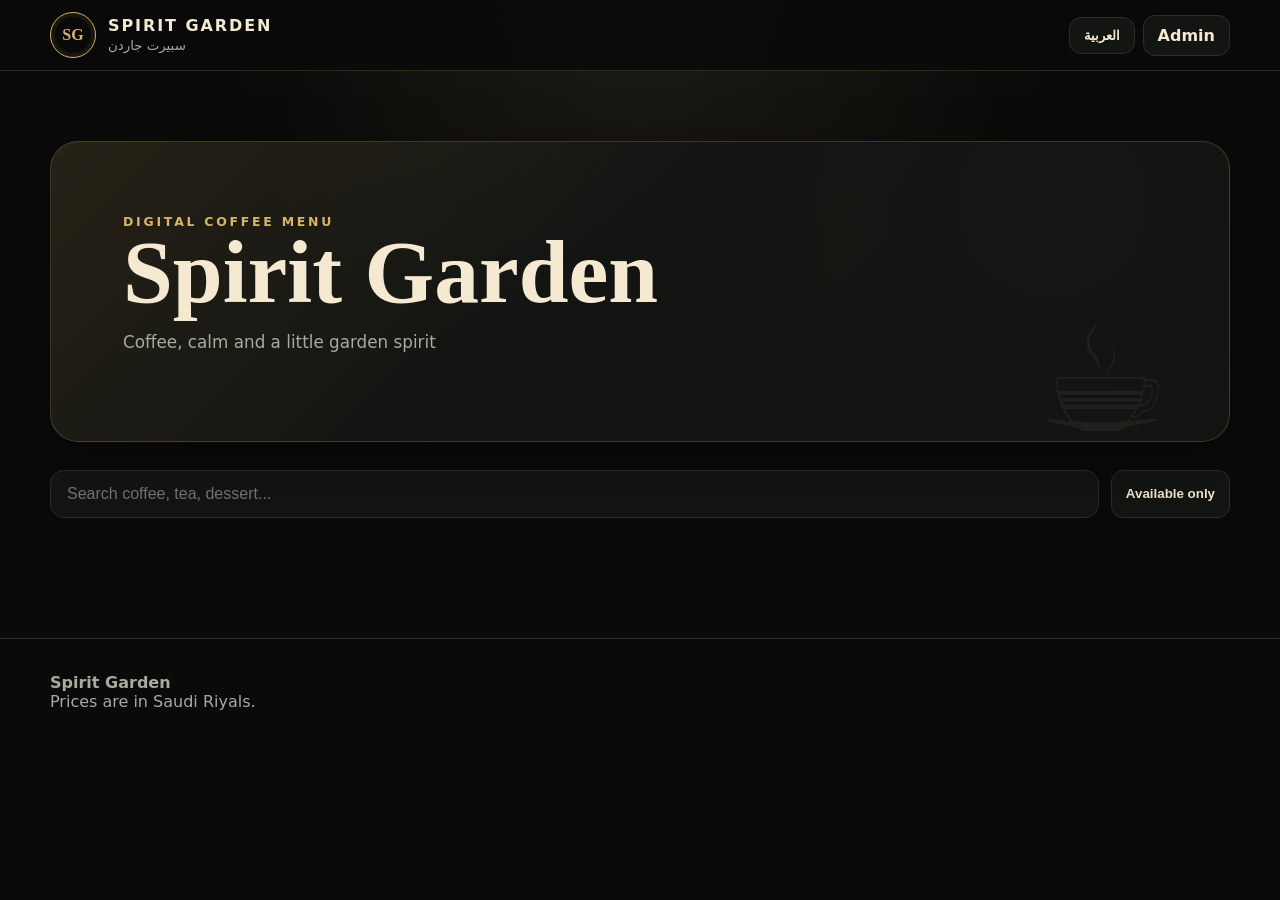
==== index.html @ bc671208 "Add public bilingual web menu" ====
<!doctype html><html lang="en" dir="ltr"><head><meta charset="utf-8"><meta name="viewport" content="width=device-width,initial-scale=1"><meta name="theme-color" content="#090a09"><meta name="description" content="Spirit Garden coffee shop digital menu"><title>Spirit Garden Menu</title><link rel="stylesheet" href="styles.css"></head><body><header class="topbar"><div class="container topbar-inner"><a class="brand" href="#top"><div class="logo-mark">SG</div><div class="brand-copy"><strong id="brandName">Spirit Garden</strong><small id="brandAr">سبيرت جاردن</small></div></a><div class="actions"><button class="icon-btn" id="languageBtn" type="button">العربية</button><a class="btn admin-link" href="admin.html">Admin</a></div></div></header><main id="top"><section class="hero"><div class="container"><div class="hero-card"><div class="eyebrow" id="eyebrow">Digital Coffee Menu</div><h1 id="heroTitle">Spirit Garden</h1><p id="heroText">Coffee, calm and a little garden spirit</p></div><div class="toolbar"><input class="search" id="searchInput" type="search" placeholder="Search coffee, tea, dessert..."><button class="btn" id="availabilityBtn" type="button">Available only</button></div><nav class="chips" id="sectionChips" aria-label="Menu sections"></nav></div></section><div class="container" id="menuRoot"></div></main><footer class="footer"><div class="container footer-inner"><div><strong>Spirit Garden</strong><div id="footerText">Prices are in Saudi Riyals.</div></div><div id="updatedText"></div></div></footer><script src="data.js"></script><script src="app.js"></script></body></html>
---- styles.css ----
:root{--bg:#090a09;--panel:#131513;--panel2:#1b1d1b;--gold:#d8b36a;--cream:#f5ead1;--muted:#a9aa9f;--line:#2b2e2b;--danger:#d76b6b;--ok:#74b487;--shadow:0 20px 60px rgba(0,0,0,.35)}*{box-sizing:border-box}html{scroll-behavior:smooth}body{margin:0;background:radial-gradient(circle at top,#1c1a13 0,#090a09 38%);color:var(--cream);font-family:Inter,system-ui,-apple-system,"Segoe UI",Arial,sans-serif;min-height:100vh}body[dir=rtl]{font-family:"Segoe UI",Tahoma,Arial,sans-serif}.container{width:min(1180px,calc(100% - 28px));margin:auto}.topbar{position:sticky;top:0;z-index:50;backdrop-filter:blur(16px);background:rgba(9,10,9,.82);border-bottom:1px solid rgba(216,179,106,.18)}.topbar-inner{display:flex;align-items:center;justify-content:space-between;gap:14px;min-height:70px}.brand{display:flex;align-items:center;gap:12px;text-decoration:none;color:inherit}.logo-mark{width:46px;height:46px;border:1px solid var(--gold);border-radius:50%;display:grid;place-items:center;font-family:Georgia,serif;font-weight:800;color:var(--gold);box-shadow:inset 0 0 0 4px rgba(216,179,106,.08)}.brand-copy strong{display:block;letter-spacing:.12em;text-transform:uppercase}.brand-copy small{color:var(--muted)}.actions{display:flex;gap:8px;align-items:center}.btn,.icon-btn{border:1px solid var(--line);background:var(--panel);color:var(--cream);border-radius:12px;padding:10px 14px;cursor:pointer;text-decoration:none;font-weight:700}.btn:hover,.icon-btn:hover{border-color:var(--gold)}.btn-primary{background:var(--gold);color:#17130b;border-color:var(--gold)}.btn-danger{background:rgba(215,107,107,.12);color:#ffc0c0;border-color:rgba(215,107,107,.4)}.hero{padding:70px 0 36px}.hero-card{border:1px solid rgba(216,179,106,.22);border-radius:28px;padding:clamp(28px,6vw,72px);background:linear-gradient(135deg,rgba(216,179,106,.14),rgba(19,21,19,.92) 45%),radial-gradient(circle at 85% 20%,rgba(216,179,106,.16),transparent 30%);box-shadow:var(--shadow);position:relative;overflow:hidden}.hero-card:after{content:"☕";position:absolute;right:5%;bottom:-25px;font-size:150px;opacity:.06}.hero h1{font-family:Georgia,serif;font-size:clamp(2.4rem,7vw,5.8rem);line-height:.95;margin:0 0 18px;color:var(--cream)}.hero p{color:var(--muted);font-size:1.05rem;max-width:650px}.eyebrow{color:var(--gold);text-transform:uppercase;letter-spacing:.22em;font-size:.78rem;font-weight:800}.toolbar{display:grid;grid-template-columns:minmax(0,1fr) auto;gap:12px;margin:28px 0 16px}.search{width:100%;background:var(--panel);border:1px solid var(--line);border-radius:14px;color:var(--cream);padding:14px 16px;font-size:1rem;outline:none}.search:focus{border-color:var(--gold)}.chips{display:flex;gap:8px;overflow:auto;padding:4px 0 14px;scrollbar-width:none}.chip{white-space:nowrap;background:var(--panel);color:var(--muted);border:1px solid var(--line);border-radius:999px;padding:10px 14px;cursor:pointer;font-weight:700}.chip.active{background:var(--gold);color:#17130b;border-color:var(--gold)}.section{padding:28px 0;scroll-margin-top:90px}.section-head{display:flex;justify-content:space-between;align-items:end;gap:18px;margin-bottom:18px}.section h2{font-family:Georgia,serif;font-size:clamp(1.7rem,4vw,2.7rem);margin:0}.section-sub{color:var(--gold);font-size:.9rem}.grid{display:grid;grid-template-columns:repeat(3,minmax(0,1fr));gap:16px}.card{position:relative;background:linear-gradient(180deg,var(--panel2),var(--panel));border:1px solid var(--line);border-radius:20px;padding:20px;min-height:205px;display:flex;flex-direction:column;transition:.2s}.card:hover{transform:translateY(-3px);border-color:rgba(216,179,106,.5);box-shadow:0 14px 38px rgba(0,0,0,.28)}.card.sold{opacity:.58}.card-top{display:flex;justify-content:space-between;gap:12px}.product-icon{width:52px;height:52px;border-radius:16px;background:rgba(216,179,106,.12);display:grid;place-items:center;font-size:25px}.price{font-size:1.25rem;font-weight:900;color:var(--gold)}.card h3{font-size:1.12rem;margin:18px 0 5px}.arabic{color:var(--muted);font-size:.96rem}.description{color:var(--muted);font-size:.87rem;line-height:1.5;margin:10px 0}.meta{display:flex;gap:14px;color:var(--muted);font-size:.8rem;margin-top:auto;padding-top:15px}.badges{display:flex;gap:6px;flex-wrap:wrap;margin-top:10px}.badge{font-size:.69rem;padding:5px 8px;border-radius:999px;background:rgba(216,179,106,.12);color:var(--gold);border:1px solid rgba(216,179,106,.18);text-transform:capitalize}.badge.verify-name{color:#ffd3a1;border-color:#8d663d}.sold-label{position:absolute;inset:12px 12px auto auto;background:var(--danger);color:white;border-radius:999px;padding:6px 9px;font-size:.7rem;font-weight:800}.empty{padding:60px 20px;text-align:center;color:var(--muted);border:1px dashed var(--line);border-radius:18px}.footer{margin-top:50px;border-top:1px solid var(--line);padding:34px 0 60px;color:var(--muted)}.footer-inner{display:flex;justify-content:space-between;gap:20px;flex-wrap:wrap}.admin-shell{display:grid;grid-template-columns:250px 1fr;min-height:100vh}.sidebar{background:#0d0f0d;border-right:1px solid var(--line);padding:22px;position:sticky;top:0;height:100vh}.sidebar-nav{display:grid;gap:8px;margin-top:28px}.sidebar-nav button{width:100%;text-align:left}.admin-main{padding:28px}.admin-header{display:flex;align-items:center;justify-content:space-between;gap:16px;margin-bottom:24px}.stats{display:grid;grid-template-columns:repeat(4,1fr);gap:14px}.stat{background:var(--panel);border:1px solid var(--line);border-radius:18px;padding:18px}.stat strong{display:block;font-size:2rem;color:var(--gold)}.panel{background:var(--panel);border:1px solid var(--line);border-radius:20px;padding:20px;margin-top:18px}.panel-head{display:flex;justify-content:space-between;align-items:center;gap:12px;margin-bottom:16px}.table-wrap{overflow:auto}.table{width:100%;border-collapse:collapse;min-width:780px}.table th,.table td{text-align:left;padding:12px;border-bottom:1px solid var(--line);vertical-align:middle}.table th{color:var(--gold);font-size:.8rem;text-transform:uppercase;letter-spacing:.08em}.table-actions{display:flex;gap:6px}.form-grid{display:grid;grid-template-columns:repeat(2,minmax(0,1fr));gap:14px}.field{display:grid;gap:7px}.field.full{grid-column:1/-1}.field label{font-size:.84rem;color:var(--muted);font-weight:700}.field input,.field select,.field textarea{background:#0d0f0d;border:1px solid var(--line);color:var(--cream);border-radius:12px;padding:12px;outline:none}.field textarea{min-height:95px;resize:vertical}.field input:focus,.field select:focus,.field textarea:focus{border-color:var(--gold)}.modal{position:fixed;inset:0;background:rgba(0,0,0,.72);display:none;align-items:center;justify-content:center;padding:18px;z-index:100}.modal.open{display:flex}.modal-card{width:min(720px,100%);max-height:92vh;overflow:auto;background:var(--panel);border:1px solid var(--line);border-radius:22px;padding:22px;box-shadow:var(--shadow)}.modal-head{display:flex;justify-content:space-between;align-items:center;margin-bottom:16px}.login-page{min-height:100vh;display:grid;place-items:center;padding:20px}.login-card{width:min(430px,100%);background:var(--panel);border:1px solid var(--line);border-radius:24px;padding:28px;box-shadow:var(--shadow)}.notice{padding:12px 14px;border-radius:12px;background:rgba(216,179,106,.1);border:1px solid rgba(216,179,106,.2);color:#ead8ae;font-size:.88rem}.hidden{display:none!important}@media(max-width:900px){.grid{grid-template-columns:repeat(2,minmax(0,1fr))}.admin-shell{grid-template-columns:1fr}.sidebar{position:static;height:auto}.sidebar-nav{grid-template-columns:repeat(3,1fr)}.stats{grid-template-columns:repeat(2,1fr)}}@media(max-width:620px){.brand-copy small{display:none}.hero{padding-top:35px}.toolbar{grid-template-columns:1fr}.grid{grid-template-columns:1fr}.card{min-height:180px}.actions .admin-link{display:none}.form-grid{grid-template-columns:1fr}.field.full{grid-column:auto}.stats{grid-template-columns:1fr 1fr}.admin-main{padding:16px}.sidebar-nav{grid-template-columns:1fr 1fr}.section-head{align-items:start;flex-direction:column}.topbar-inner{min-height:62px}}
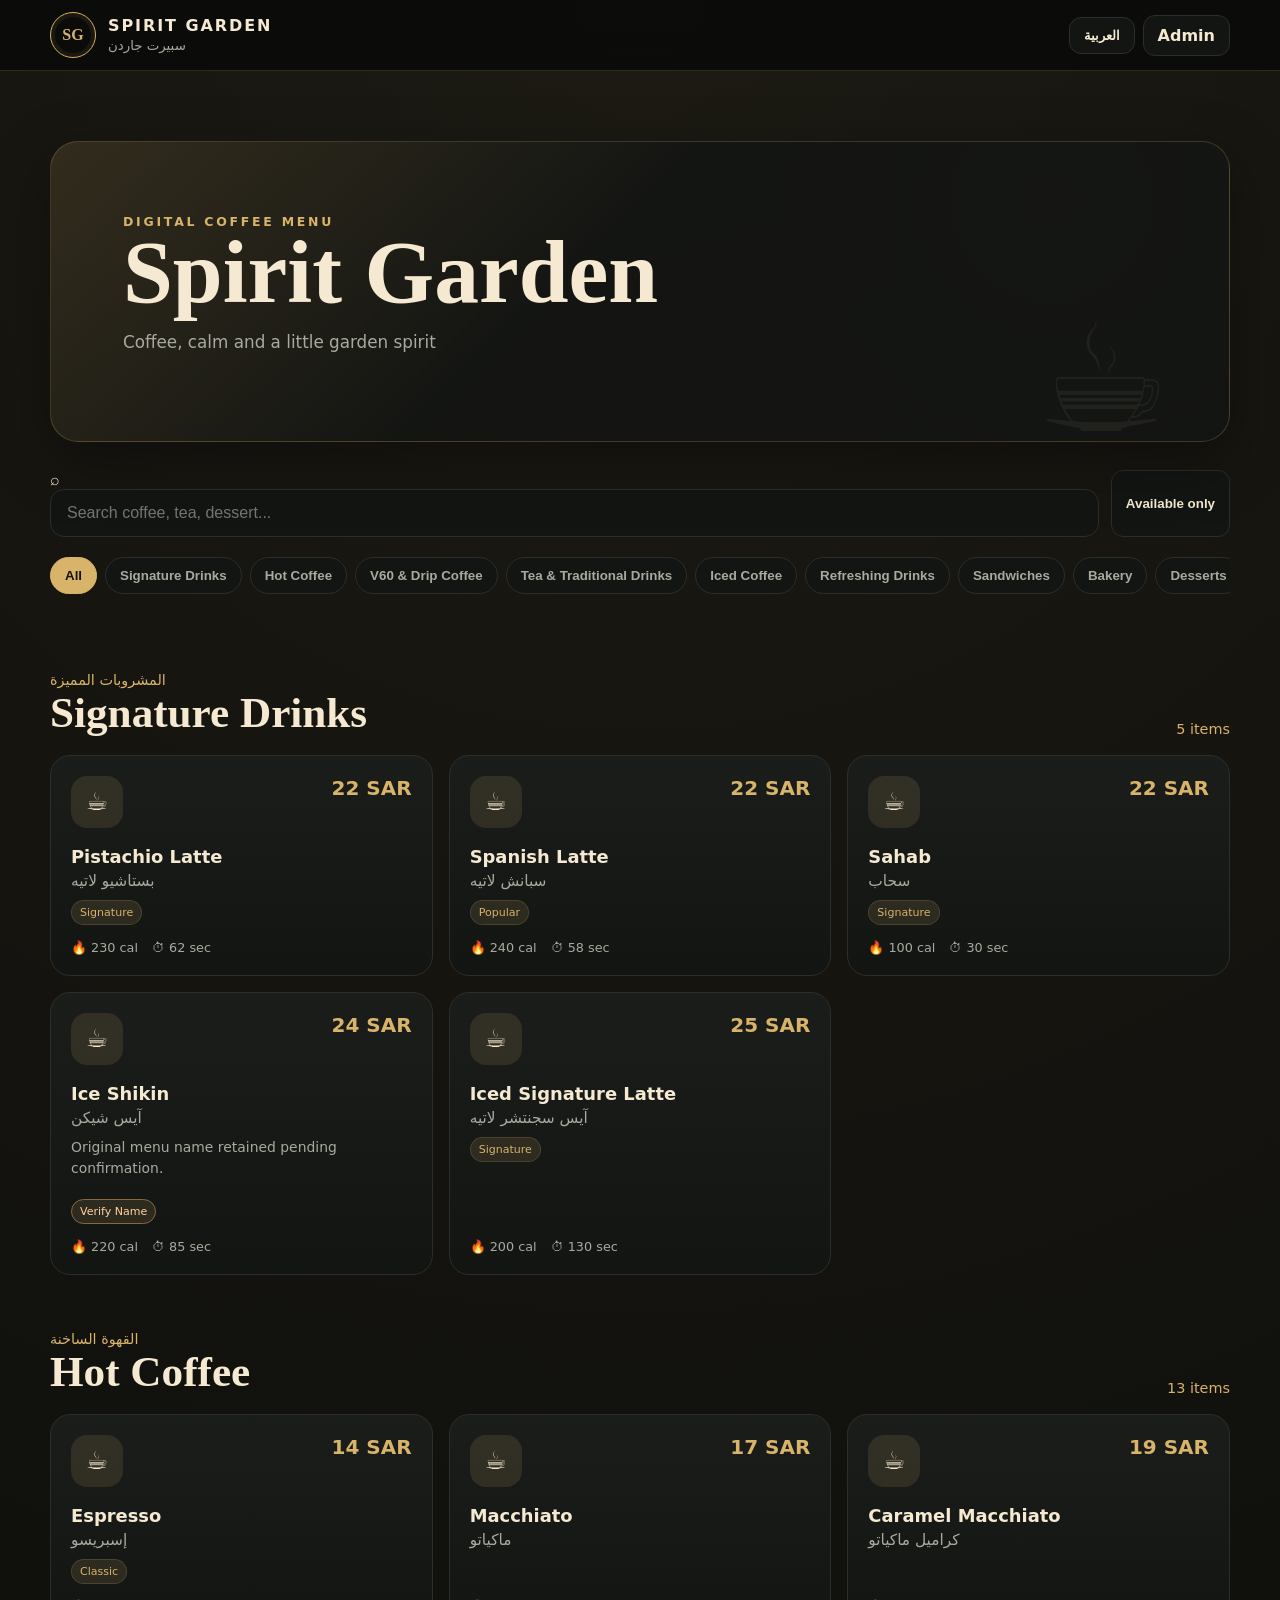
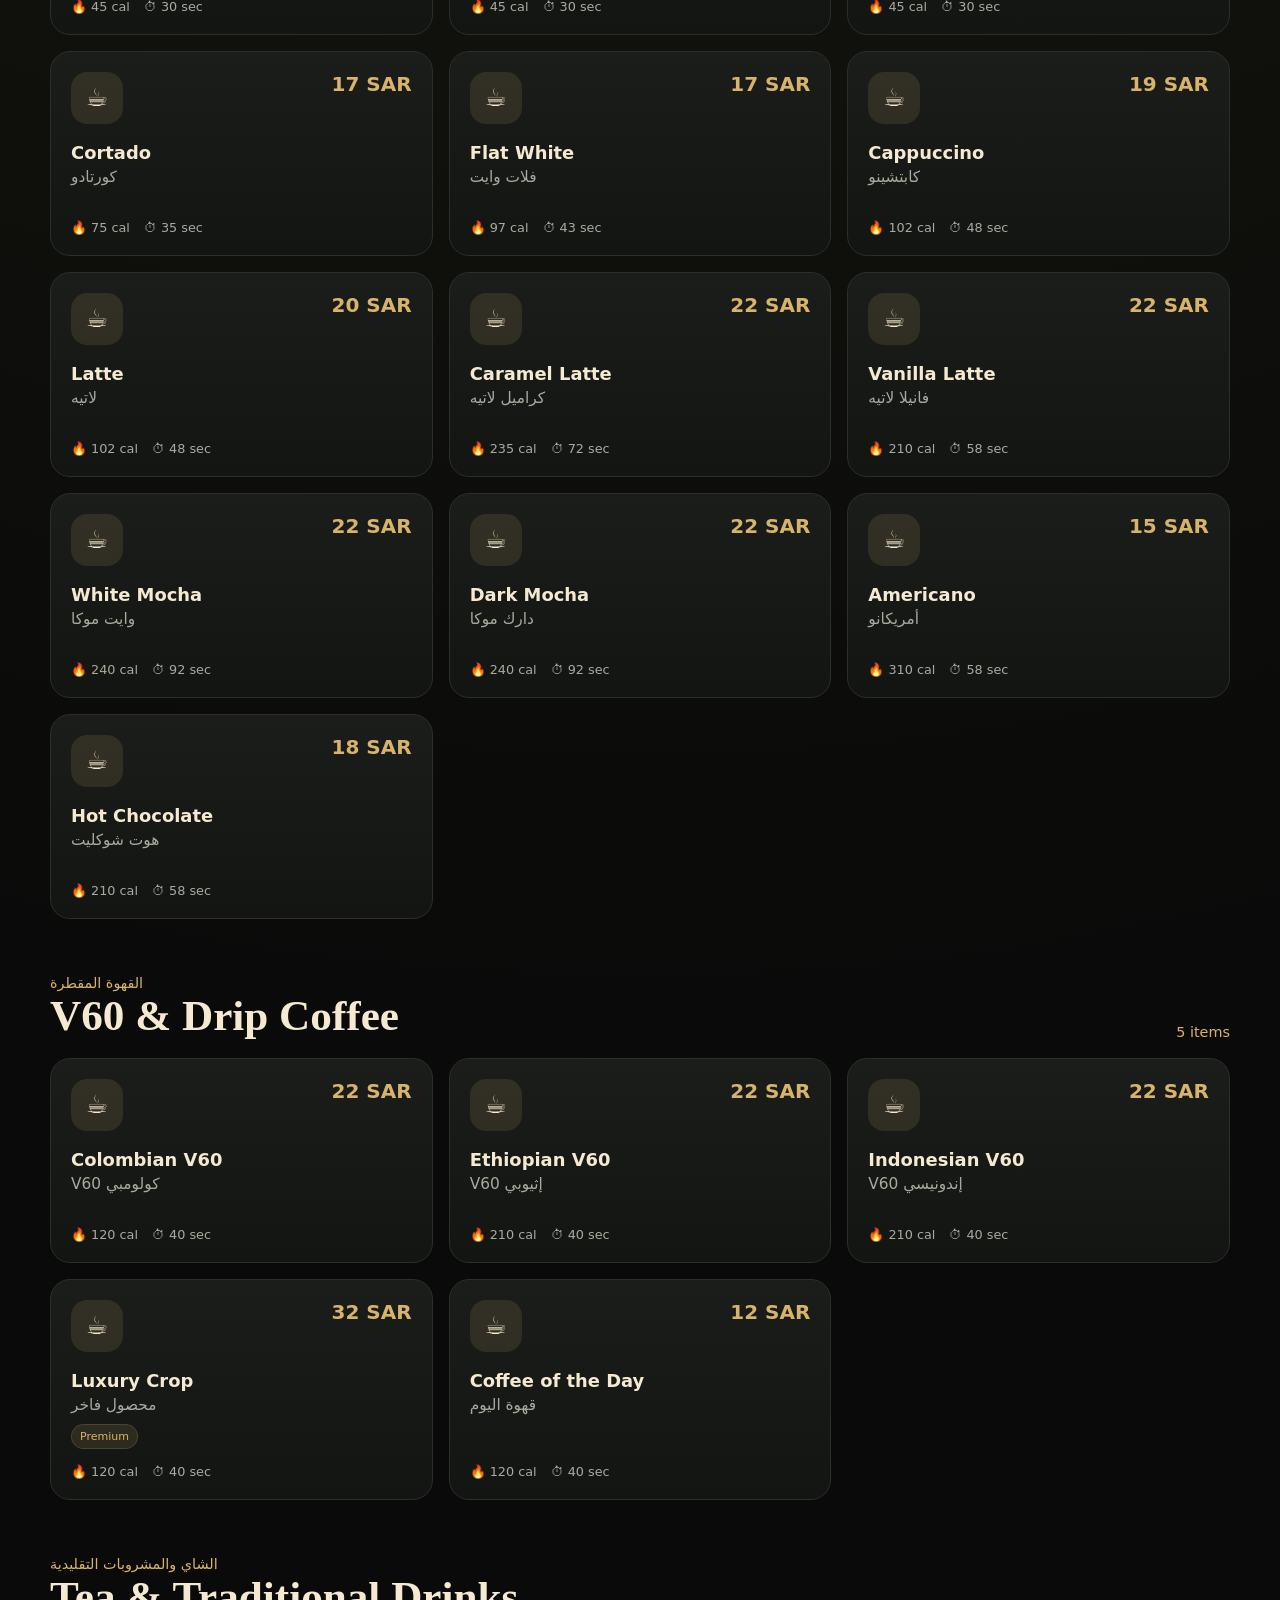
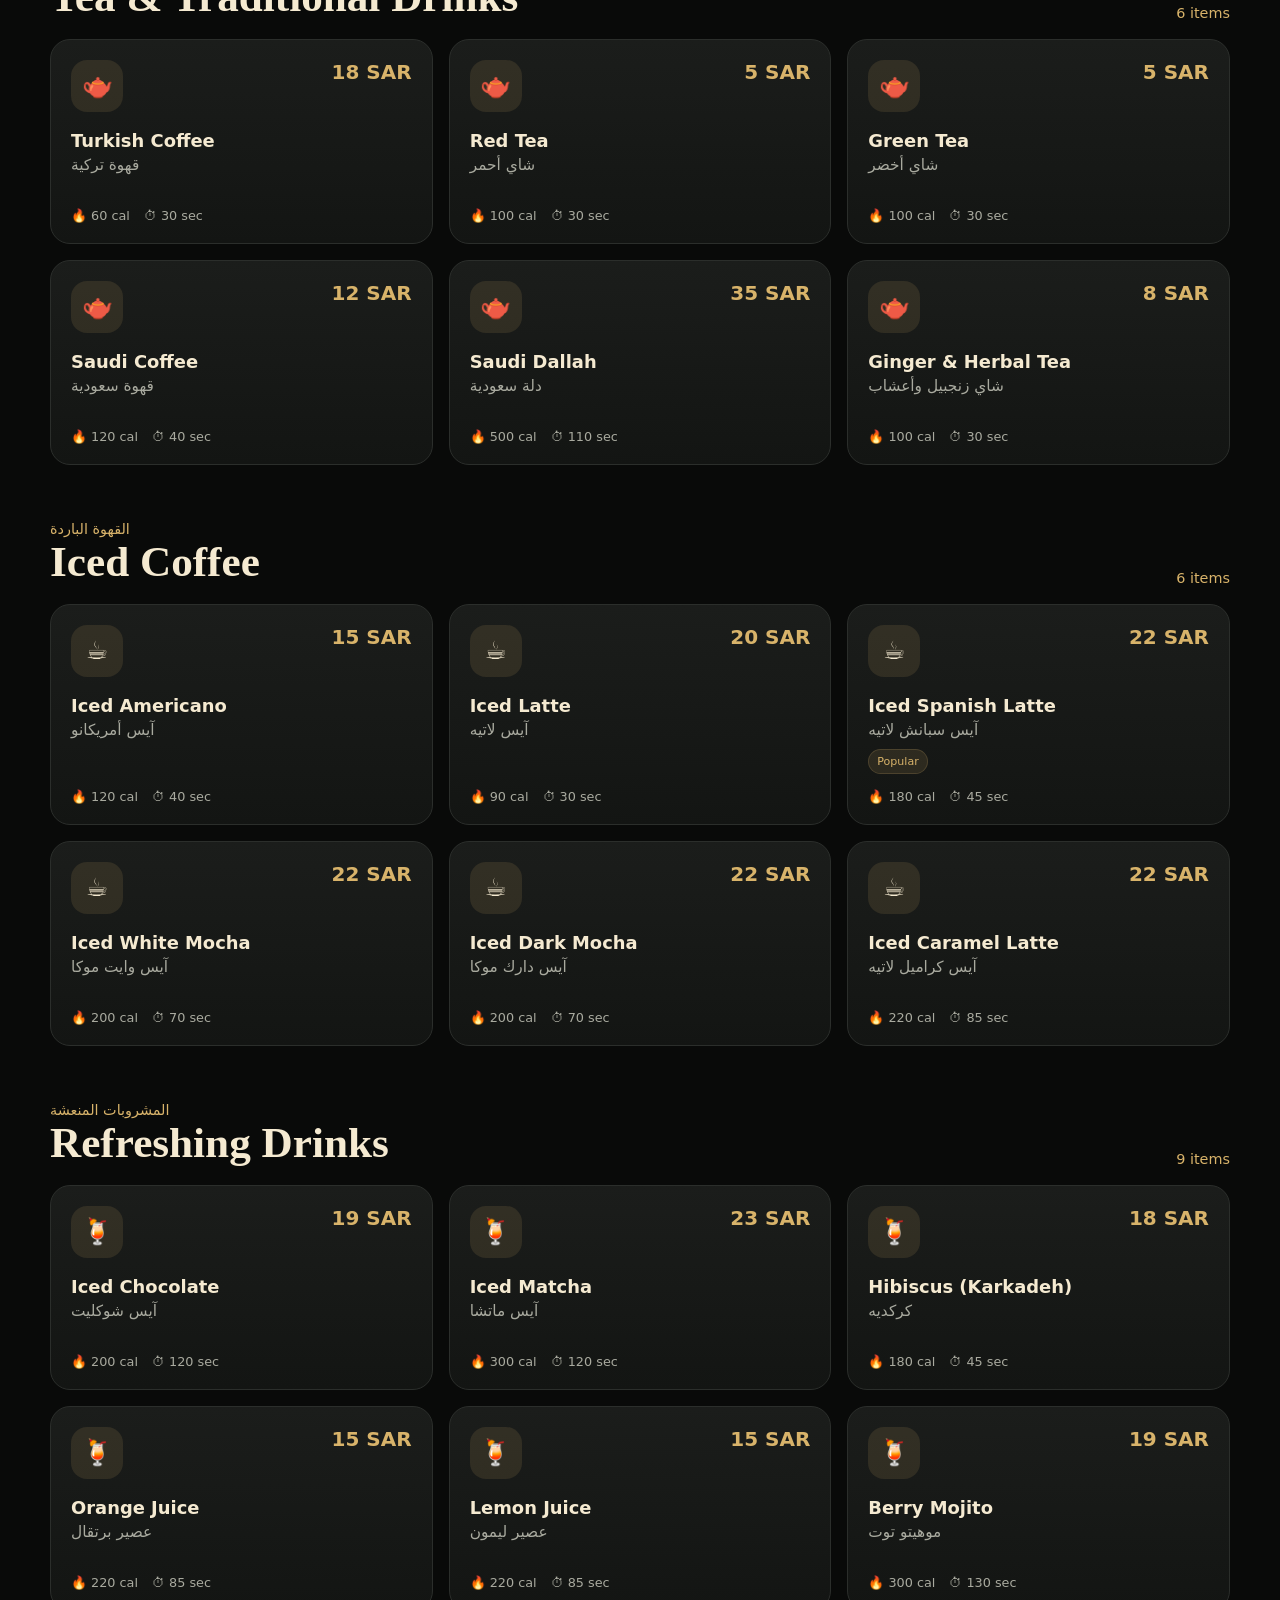
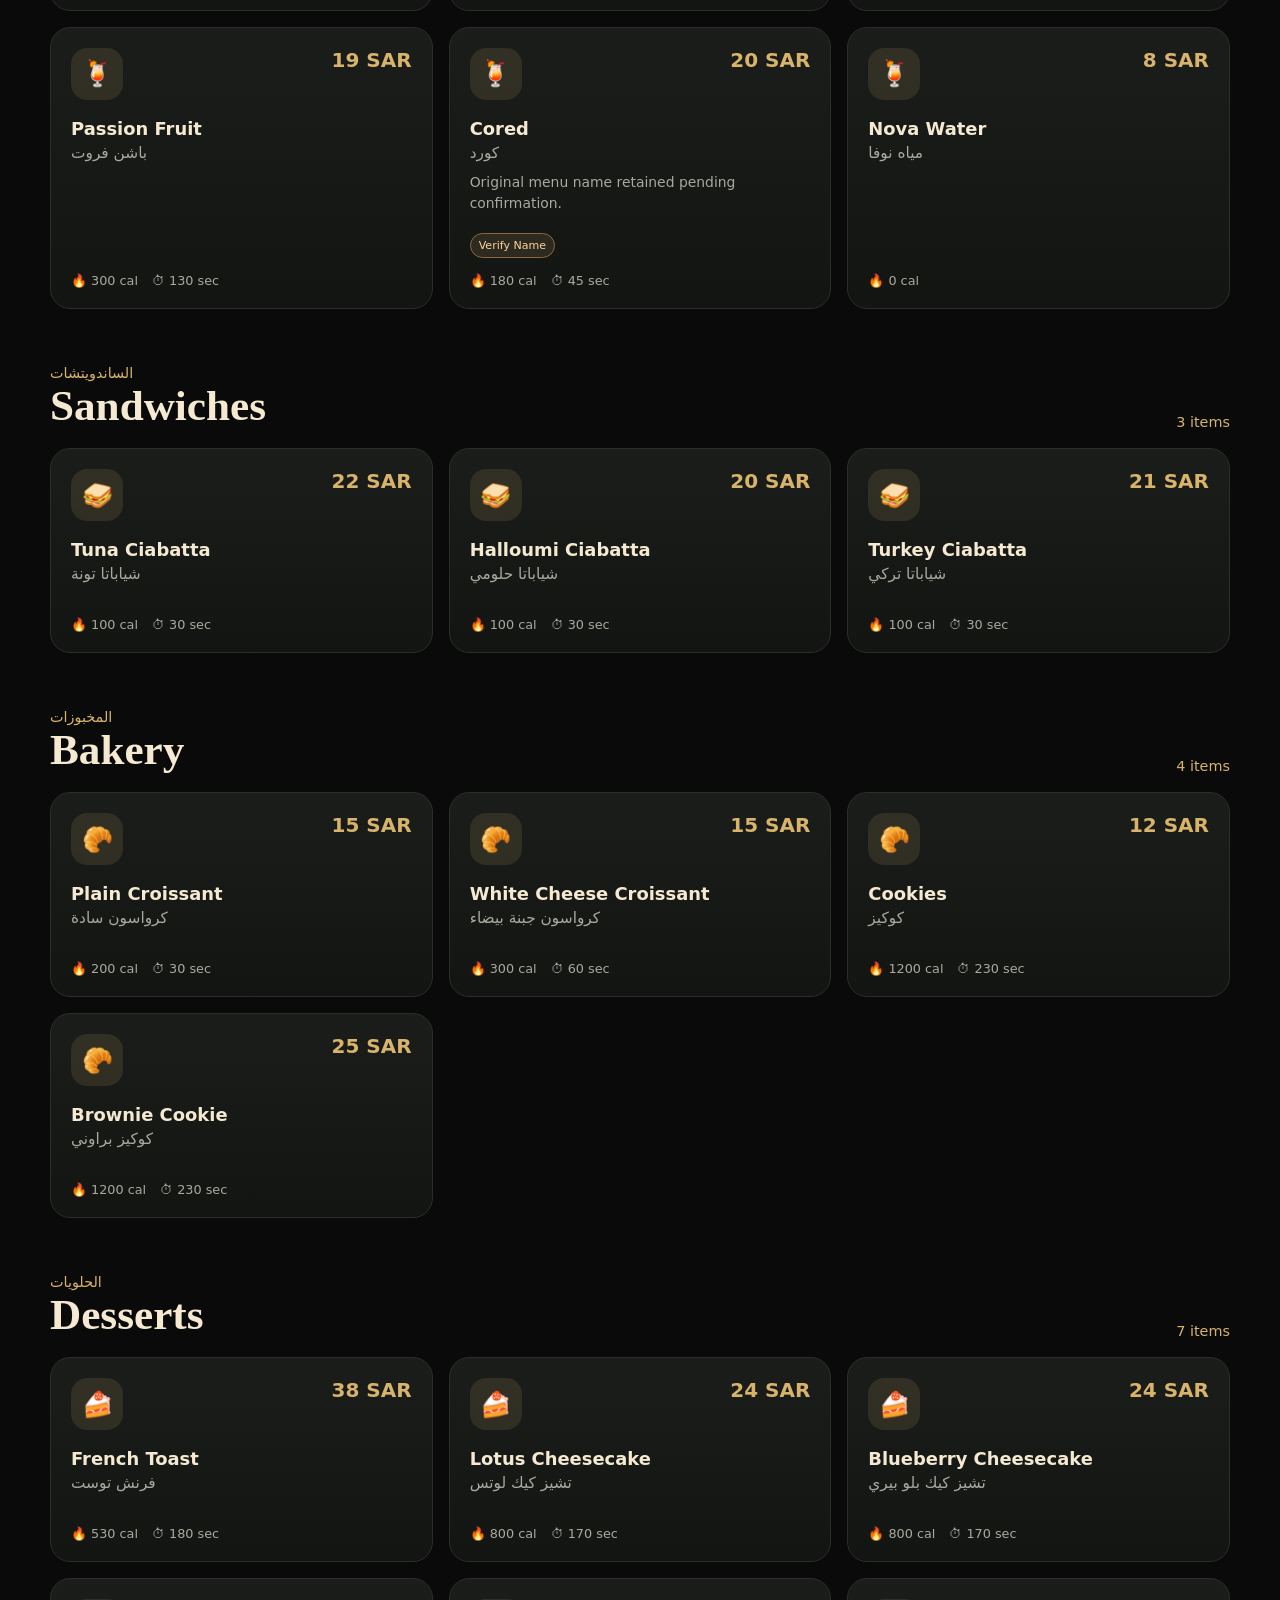
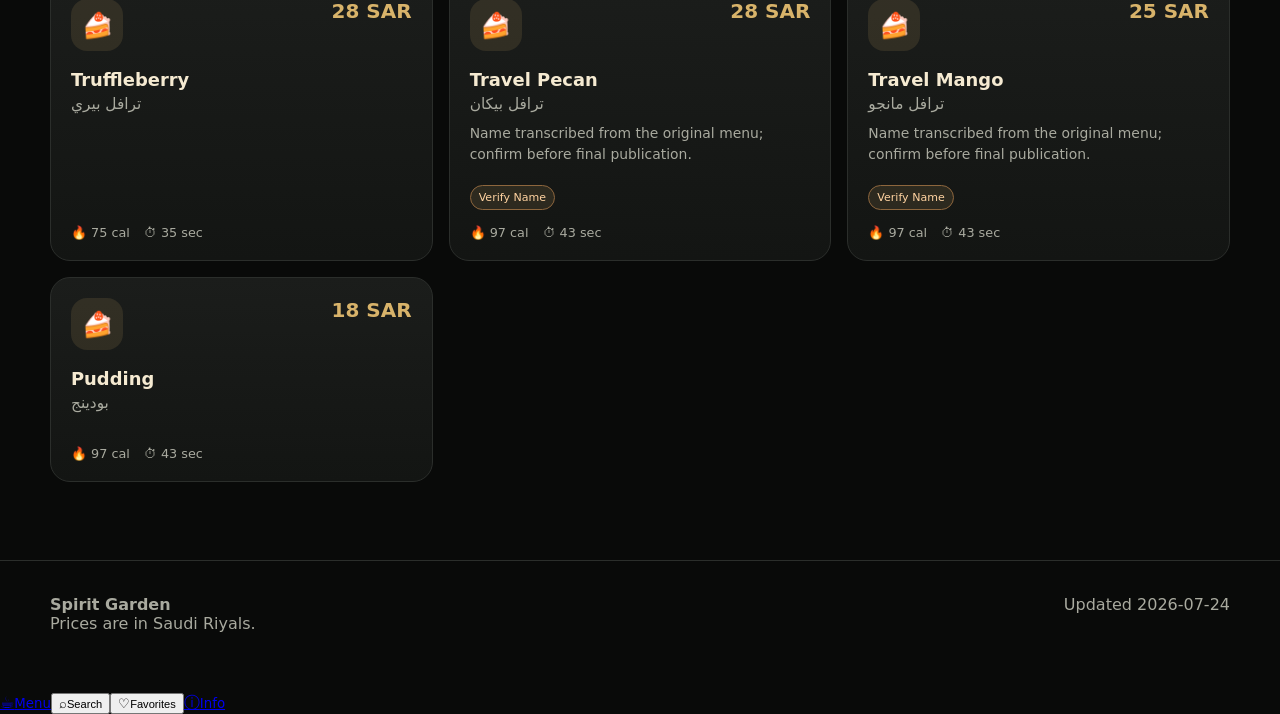
==== commit 620898a7: "Apply mobile-first Spirit Garden menu layout" ====
--- a/index.html
+++ b/index.html
@@ -1 +1 @@
-<!doctype html><html lang="en" dir="ltr"><head><meta charset="utf-8"><meta name="viewport" content="width=device-width,initial-scale=1"><meta name="theme-color" content="#090a09"><meta name="description" content="Spirit Garden coffee shop digital menu"><title>Spirit Garden Menu</title><link rel="stylesheet" href="styles.css"></head><body><header class="topbar"><div class="container topbar-inner"><a class="brand" href="#top"><div class="logo-mark">SG</div><div class="brand-copy"><strong id="brandName">Spirit Garden</strong><small id="brandAr">سبيرت جاردن</small></div></a><div class="actions"><button class="icon-btn" id="languageBtn" type="button">العربية</button><a class="btn admin-link" href="admin.html">Admin</a></div></div></header><main id="top"><section class="hero"><div class="container"><div class="hero-card"><div class="eyebrow" id="eyebrow">Digital Coffee Menu</div><h1 id="heroTitle">Spirit Garden</h1><p id="heroText">Coffee, calm and a little garden spirit</p></div><div class="toolbar"><input class="search" id="searchInput" type="search" placeholder="Search coffee, tea, dessert..."><button class="btn" id="availabilityBtn" type="button">Available only</button></div><nav class="chips" id="sectionChips" aria-label="Menu sections"></nav></div></section><div class="container" id="menuRoot"></div></main><footer class="footer"><div class="container footer-inner"><div><strong>Spirit Garden</strong><div id="footerText">Prices are in Saudi Riyals.</div></div><div id="updatedText"></div></div></footer><script src="data.js"></script><script src="app.js"></script></body></html>+<!doctype html><html lang="en" dir="ltr"><head><meta charset="utf-8"><meta name="viewport" content="width=device-width,initial-scale=1,viewport-fit=cover"><meta name="theme-color" content="#070807"><meta name="description" content="Spirit Garden coffee shop digital menu"><title>Spirit Garden Menu</title><link rel="stylesheet" href="styles.css"></head><body><header class="topbar"><div class="container topbar-inner"><a class="brand" href="#top"><div class="logo-mark">SG</div><div class="brand-copy"><strong id="brandName">Spirit Garden</strong><small id="brandAr">سبيرت جاردن</small></div></a><div class="actions"><button class="icon-btn" id="languageBtn" type="button">العربية</button><a class="btn admin-link" href="admin.html">Admin</a></div></div></header><main id="top"><section class="hero"><div class="container"><div class="hero-card"><div class="eyebrow" id="eyebrow">Digital Coffee Menu</div><h1 id="heroTitle">Spirit Garden</h1><p id="heroText">Coffee, calm and a little garden spirit</p></div><div class="toolbar"><div class="search-wrap"><span aria-hidden="true">⌕</span><input class="search" id="searchInput" type="search" placeholder="Search coffee, tea, dessert..."></div><button class="btn availability-btn" id="availabilityBtn" type="button">Available only</button></div><nav class="chips" id="sectionChips" aria-label="Menu sections"></nav></div></section><div class="container" id="menuRoot"></div></main><footer class="footer"><div class="container footer-inner"><div><strong>Spirit Garden</strong><div id="footerText">Prices are in Saudi Riyals.</div></div><div id="updatedText"></div></div></footer><nav class="mobile-nav" aria-label="Mobile navigation"><a class="active" href="#top"><span>☕</span><small>Menu</small></a><button type="button" id="mobileSearch"><span>⌕</span><small>Search</small></button><button type="button"><span>♡</span><small>Favorites</small></button><a href="#footer"><span>ⓘ</span><small>Info</small></a></nav><script src="data.js"></script><script src="app.js"></script></body></html>
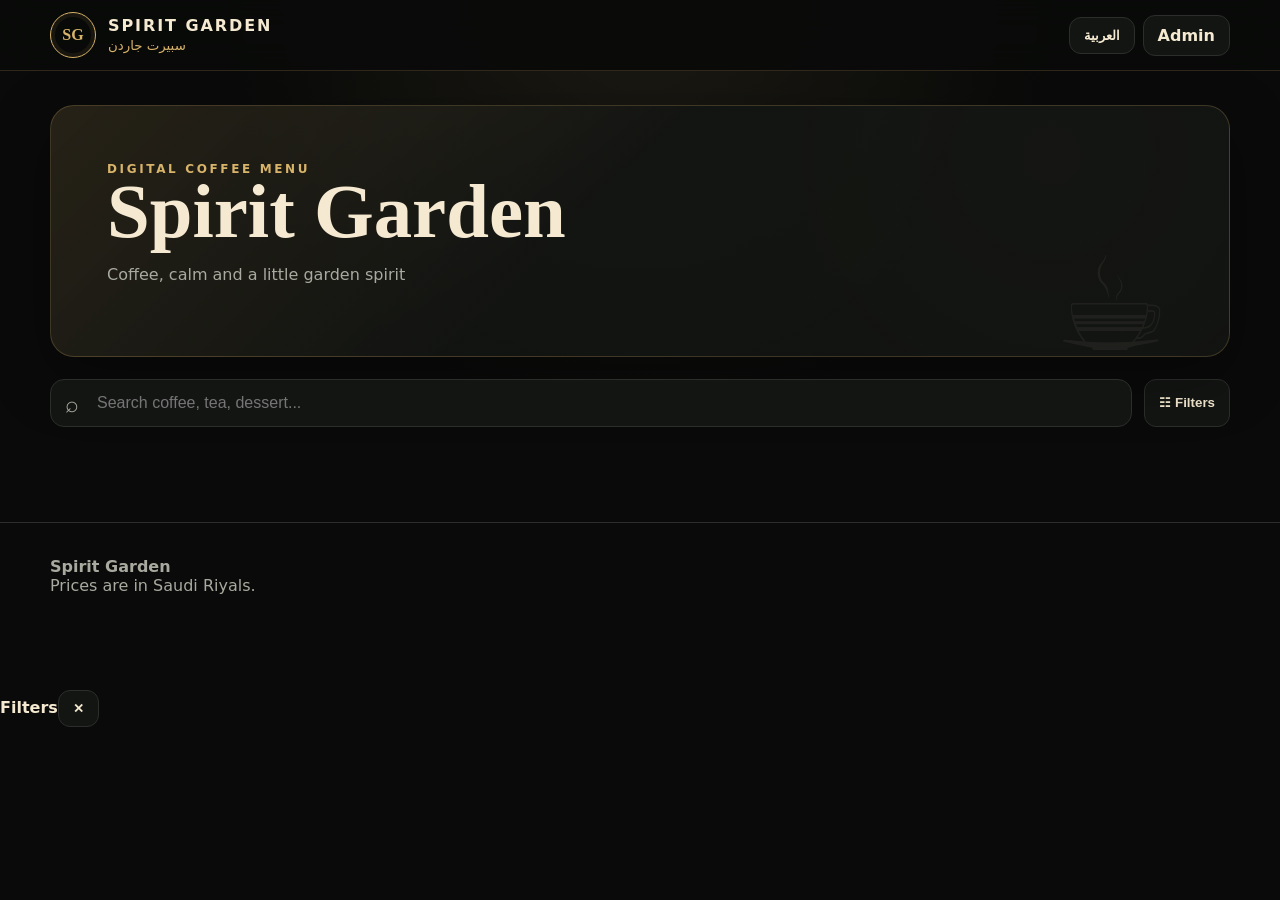
==== commit 1e5a41b7: "Add responsive filter panels to menu" ====
--- a/index.html
+++ b/index.html
@@ -1 +1 @@
-<!doctype html><html lang="en" dir="ltr"><head><meta charset="utf-8"><meta name="viewport" content="width=device-width,initial-scale=1,viewport-fit=cover"><meta name="theme-color" content="#070807"><meta name="description" content="Spirit Garden coffee shop digital menu"><title>Spirit Garden Menu</title><link rel="stylesheet" href="styles.css"></head><body><header class="topbar"><div class="container topbar-inner"><a class="brand" href="#top"><div class="logo-mark">SG</div><div class="brand-copy"><strong id="brandName">Spirit Garden</strong><small id="brandAr">سبيرت جاردن</small></div></a><div class="actions"><button class="icon-btn" id="languageBtn" type="button">العربية</button><a class="btn admin-link" href="admin.html">Admin</a></div></div></header><main id="top"><section class="hero"><div class="container"><div class="hero-card"><div class="eyebrow" id="eyebrow">Digital Coffee Menu</div><h1 id="heroTitle">Spirit Garden</h1><p id="heroText">Coffee, calm and a little garden spirit</p></div><div class="toolbar"><div class="search-wrap"><span aria-hidden="true">⌕</span><input class="search" id="searchInput" type="search" placeholder="Search coffee, tea, dessert..."></div><button class="btn availability-btn" id="availabilityBtn" type="button">Available only</button></div><nav class="chips" id="sectionChips" aria-label="Menu sections"></nav></div></section><div class="container" id="menuRoot"></div></main><footer class="footer"><div class="container footer-inner"><div><strong>Spirit Garden</strong><div id="footerText">Prices are in Saudi Riyals.</div></div><div id="updatedText"></div></div></footer><nav class="mobile-nav" aria-label="Mobile navigation"><a class="active" href="#top"><span>☕</span><small>Menu</small></a><button type="button" id="mobileSearch"><span>⌕</span><small>Search</small></button><button type="button"><span>♡</span><small>Favorites</small></button><a href="#footer"><span>ⓘ</span><small>Info</small></a></nav><script src="data.js"></script><script src="app.js"></script></body></html>+<!doctype html><html lang="en" dir="ltr"><head><meta charset="utf-8"><meta name="viewport" content="width=device-width,initial-scale=1,viewport-fit=cover"><meta name="theme-color" content="#070807"><meta name="description" content="Spirit Garden coffee shop digital menu"><title>Spirit Garden Menu</title><link rel="stylesheet" href="styles.css"></head><body><header class="topbar"><div class="container topbar-inner"><a class="brand" href="#top"><div class="logo-mark">SG</div><div class="brand-copy"><strong id="brandName">Spirit Garden</strong><small id="brandAr">سبيرت جاردن</small></div></a><div class="actions"><button class="icon-btn" id="languageBtn" type="button">العربية</button><a class="btn admin-link" href="admin.html">Admin</a></div></div></header><main id="top"><section class="hero"><div class="container"><div class="hero-card"><div class="eyebrow" id="eyebrow">Digital Coffee Menu</div><h1 id="heroTitle">Spirit Garden</h1><p id="heroText">Coffee, calm and a little garden spirit</p></div><div class="toolbar"><div class="search-wrap"><span aria-hidden="true">⌕</span><input class="search" id="searchInput" type="search" placeholder="Search coffee, tea, dessert..."></div><button class="btn filter-trigger" id="filterTrigger" type="button" aria-controls="filterDrawer">☷ <span>Filters</span></button></div><nav class="chips" id="sectionChips" aria-label="Menu sections"></nav></div></section><div class="container menu-layout"><aside class="filters" id="desktopFilters"></aside><div class="menu-content" id="menuRoot"></div></div></main><footer class="footer" id="footer"><div class="container footer-inner"><div><strong>Spirit Garden</strong><div id="footerText">Prices are in Saudi Riyals.</div></div><div id="updatedText"></div></div></footer><div class="drawer-backdrop" id="drawerBackdrop"></div><aside class="filter-drawer" id="filterDrawer" aria-hidden="true"><div class="drawer-head"><strong id="drawerTitle">Filters</strong><button class="icon-btn" id="closeFilters" type="button">✕</button></div><div id="mobileFilters"></div></aside><nav class="mobile-nav" aria-label="Mobile navigation"><a class="active" href="#top"><span>☕</span><small>Menu</small></a><button type="button" id="mobileSearch"><span>⌕</span><small>Search</small></button><button type="button"><span>♡</span><small>Favorites</small></button><a href="#footer"><span>ⓘ</span><small>Info</small></a></nav><script src="data.js"></script><script src="app.js"></script></body></html>
--- a/styles.css
+++ b/styles.css
@@ -1 +1 @@
-:root{--bg:#090a09;--panel:#131513;--panel2:#1b1d1b;--gold:#d8b36a;--cream:#f5ead1;--muted:#a9aa9f;--line:#2b2e2b;--danger:#d76b6b;--ok:#74b487;--shadow:0 20px 60px rgba(0,0,0,.35)}*{box-sizing:border-box}html{scroll-behavior:smooth}body{margin:0;background:radial-gradient(circle at top,#1c1a13 0,#090a09 38%);color:var(--cream);font-family:Inter,system-ui,-apple-system,"Segoe UI",Arial,sans-serif;min-height:100vh}body[dir=rtl]{font-family:"Segoe UI",Tahoma,Arial,sans-serif}.container{width:min(1180px,calc(100% - 28px));margin:auto}.topbar{position:sticky;top:0;z-index:50;backdrop-filter:blur(16px);background:rgba(9,10,9,.82);border-bottom:1px solid rgba(216,179,106,.18)}.topbar-inner{display:flex;align-items:center;justify-content:space-between;gap:14px;min-height:70px}.brand{display:flex;align-items:center;gap:12px;text-decoration:none;color:inherit}.logo-mark{width:46px;height:46px;border:1px solid var(--gold);border-radius:50%;display:grid;place-items:center;font-family:Georgia,serif;font-weight:800;color:var(--gold);box-shadow:inset 0 0 0 4px rgba(216,179,106,.08)}.brand-copy strong{display:block;letter-spacing:.12em;text-transform:uppercase}.brand-copy small{color:var(--muted)}.actions{display:flex;gap:8px;align-items:center}.btn,.icon-btn{border:1px solid var(--line);background:var(--panel);color:var(--cream);border-radius:12px;padding:10px 14px;cursor:pointer;text-decoration:none;font-weight:700}.btn:hover,.icon-btn:hover{border-color:var(--gold)}.btn-primary{background:var(--gold);color:#17130b;border-color:var(--gold)}.btn-danger{background:rgba(215,107,107,.12);color:#ffc0c0;border-color:rgba(215,107,107,.4)}.hero{padding:70px 0 36px}.hero-card{border:1px solid rgba(216,179,106,.22);border-radius:28px;padding:clamp(28px,6vw,72px);background:linear-gradient(135deg,rgba(216,179,106,.14),rgba(19,21,19,.92) 45%),radial-gradient(circle at 85% 20%,rgba(216,179,106,.16),transparent 30%);box-shadow:var(--shadow);position:relative;overflow:hidden}.hero-card:after{content:"☕";position:absolute;right:5%;bottom:-25px;font-size:150px;opacity:.06}.hero h1{font-family:Georgia,serif;font-size:clamp(2.4rem,7vw,5.8rem);line-height:.95;margin:0 0 18px;color:var(--cream)}.hero p{color:var(--muted);font-size:1.05rem;max-width:650px}.eyebrow{color:var(--gold);text-transform:uppercase;letter-spacing:.22em;font-size:.78rem;font-weight:800}.toolbar{display:grid;grid-template-columns:minmax(0,1fr) auto;gap:12px;margin:28px 0 16px}.search{width:100%;background:var(--panel);border:1px solid var(--line);border-radius:14px;color:var(--cream);padding:14px 16px;font-size:1rem;outline:none}.search:focus{border-color:var(--gold)}.chips{display:flex;gap:8px;overflow:auto;padding:4px 0 14px;scrollbar-width:none}.chip{white-space:nowrap;background:var(--panel);color:var(--muted);border:1px solid var(--line);border-radius:999px;padding:10px 14px;cursor:pointer;font-weight:700}.chip.active{background:var(--gold);color:#17130b;border-color:var(--gold)}.section{padding:28px 0;scroll-margin-top:90px}.section-head{display:flex;justify-content:space-between;align-items:end;gap:18px;margin-bottom:18px}.section h2{font-family:Georgia,serif;font-size:clamp(1.7rem,4vw,2.7rem);margin:0}.section-sub{color:var(--gold);font-size:.9rem}.grid{display:grid;grid-template-columns:repeat(3,minmax(0,1fr));gap:16px}.card{position:relative;background:linear-gradient(180deg,var(--panel2),var(--panel));border:1px solid var(--line);border-radius:20px;padding:20px;min-height:205px;display:flex;flex-direction:column;transition:.2s}.card:hover{transform:translateY(-3px);border-color:rgba(216,179,106,.5);box-shadow:0 14px 38px rgba(0,0,0,.28)}.card.sold{opacity:.58}.card-top{display:flex;justify-content:space-between;gap:12px}.product-icon{width:52px;height:52px;border-radius:16px;background:rgba(216,179,106,.12);display:grid;place-items:center;font-size:25px}.price{font-size:1.25rem;font-weight:900;color:var(--gold)}.card h3{font-size:1.12rem;margin:18px 0 5px}.arabic{color:var(--muted);font-size:.96rem}.description{color:var(--muted);font-size:.87rem;line-height:1.5;margin:10px 0}.meta{display:flex;gap:14px;color:var(--muted);font-size:.8rem;margin-top:auto;padding-top:15px}.badges{display:flex;gap:6px;flex-wrap:wrap;margin-top:10px}.badge{font-size:.69rem;padding:5px 8px;border-radius:999px;background:rgba(216,179,106,.12);color:var(--gold);border:1px solid rgba(216,179,106,.18);text-transform:capitalize}.badge.verify-name{color:#ffd3a1;border-color:#8d663d}.sold-label{position:absolute;inset:12px 12px auto auto;background:var(--danger);color:white;border-radius:999px;padding:6px 9px;font-size:.7rem;font-weight:800}.empty{padding:60px 20px;text-align:center;color:var(--muted);border:1px dashed var(--line);border-radius:18px}.footer{margin-top:50px;border-top:1px solid var(--line);padding:34px 0 60px;color:var(--muted)}.footer-inner{display:flex;justify-content:space-between;gap:20px;flex-wrap:wrap}.admin-shell{display:grid;grid-template-columns:250px 1fr;min-height:100vh}.sidebar{background:#0d0f0d;border-right:1px solid var(--line);padding:22px;position:sticky;top:0;height:100vh}.sidebar-nav{display:grid;gap:8px;margin-top:28px}.sidebar-nav button{width:100%;text-align:left}.admin-main{padding:28px}.admin-header{display:flex;align-items:center;justify-content:space-between;gap:16px;margin-bottom:24px}.stats{display:grid;grid-template-columns:repeat(4,1fr);gap:14px}.stat{background:var(--panel);border:1px solid var(--line);border-radius:18px;padding:18px}.stat strong{display:block;font-size:2rem;color:var(--gold)}.panel{background:var(--panel);border:1px solid var(--line);border-radius:20px;padding:20px;margin-top:18px}.panel-head{display:flex;justify-content:space-between;align-items:center;gap:12px;margin-bottom:16px}.table-wrap{overflow:auto}.table{width:100%;border-collapse:collapse;min-width:780px}.table th,.table td{text-align:left;padding:12px;border-bottom:1px solid var(--line);vertical-align:middle}.table th{color:var(--gold);font-size:.8rem;text-transform:uppercase;letter-spacing:.08em}.table-actions{display:flex;gap:6px}.form-grid{display:grid;grid-template-columns:repeat(2,minmax(0,1fr));gap:14px}.field{display:grid;gap:7px}.field.full{grid-column:1/-1}.field label{font-size:.84rem;color:var(--muted);font-weight:700}.field input,.field select,.field textarea{background:#0d0f0d;border:1px solid var(--line);color:var(--cream);border-radius:12px;padding:12px;outline:none}.field textarea{min-height:95px;resize:vertical}.field input:focus,.field select:focus,.field textarea:focus{border-color:var(--gold)}.modal{position:fixed;inset:0;background:rgba(0,0,0,.72);display:none;align-items:center;justify-content:center;padding:18px;z-index:100}.modal.open{display:flex}.modal-card{width:min(720px,100%);max-height:92vh;overflow:auto;background:var(--panel);border:1px solid var(--line);border-radius:22px;padding:22px;box-shadow:var(--shadow)}.modal-head{display:flex;justify-content:space-between;align-items:center;margin-bottom:16px}.login-page{min-height:100vh;display:grid;place-items:center;padding:20px}.login-card{width:min(430px,100%);background:var(--panel);border:1px solid var(--line);border-radius:24px;padding:28px;box-shadow:var(--shadow)}.notice{padding:12px 14px;border-radius:12px;background:rgba(216,179,106,.1);border:1px solid rgba(216,179,106,.2);color:#ead8ae;font-size:.88rem}.hidden{display:none!important}@media(max-width:900px){.grid{grid-template-columns:repeat(2,minmax(0,1fr))}.admin-shell{grid-template-columns:1fr}.sidebar{position:static;height:auto}.sidebar-nav{grid-template-columns:repeat(3,1fr)}.stats{grid-template-columns:repeat(2,1fr)}}@media(max-width:620px){.brand-copy small{display:none}.hero{padding-top:35px}.toolbar{grid-template-columns:1fr}.grid{grid-template-columns:1fr}.card{min-height:180px}.actions .admin-link{display:none}.form-grid{grid-template-columns:1fr}.field.full{grid-column:auto}.stats{grid-template-columns:1fr 1fr}.admin-main{padding:16px}.sidebar-nav{grid-template-columns:1fr 1fr}.section-head{align-items:start;flex-direction:column}.topbar-inner{min-height:62px}}
+:root{--bg:#090a09;--panel:#131513;--panel2:#1b1d1b;--gold:#d8b36a;--cream:#f5ead1;--muted:#a9aa9f;--line:#2b2e2b;--danger:#d76b6b;--ok:#74b487;--shadow:0 20px 60px rgba(0,0,0,.35)}*{box-sizing:border-box}html{scroll-behavior:smooth}body{margin:0;background:radial-gradient(circle at top,#1c1a13 0,#090a09 38%);color:var(--cream);font-family:Inter,system-ui,-apple-system,"Segoe UI",Arial,sans-serif;min-height:100vh}body[dir=rtl]{font-family:"Segoe UI",Tahoma,Arial,sans-serif}.container{width:min(1180px,calc(100% - 28px));margin:auto}.topbar{position:sticky;top:0;z-index:50;backdrop-filter:blur(16px);background:rgba(9,10,9,.9);border-bottom:1px solid rgba(216,179,106,.18)}.topbar-inner{display:flex;align-items:center;justify-content:space-between;gap:14px;min-height:70px}.brand{display:flex;align-items:center;gap:12px;text-decoration:none;color:inherit}.logo-mark{width:46px;height:46px;border:1px solid var(--gold);border-radius:50%;display:grid;place-items:center;font-family:Georgia,serif;font-weight:800;color:var(--gold);box-shadow:inset 0 0 0 4px rgba(216,179,106,.08)}.brand-copy strong{display:block;letter-spacing:.12em;text-transform:uppercase}.brand-copy small{color:var(--gold)}.actions{display:flex;gap:8px;align-items:center}.btn,.icon-btn{border:1px solid var(--line);background:var(--panel);color:var(--cream);border-radius:12px;padding:10px 14px;cursor:pointer;text-decoration:none;font-weight:700}.btn:hover,.icon-btn:hover{border-color:var(--gold)}.btn-primary{background:var(--gold);color:#17130b;border-color:var(--gold)}.btn-danger{background:rgba(215,107,107,.12);color:#ffc0c0;border-color:rgba(215,107,107,.4)}.hero{padding:34px 0 18px}.hero-card{border:1px solid rgba(216,179,106,.22);border-radius:24px;padding:clamp(24px,5vw,56px);background:linear-gradient(135deg,rgba(216,179,106,.14),rgba(19,21,19,.92) 45%),radial-gradient(circle at 85% 20%,rgba(216,179,106,.16),transparent 30%);box-shadow:var(--shadow);position:relative;overflow:hidden}.hero-card:after{content:"☕";position:absolute;right:5%;bottom:-25px;font-size:130px;opacity:.06}.hero h1{font-family:Georgia,serif;font-size:clamp(2.2rem,6vw,4.8rem);line-height:.95;margin:0 0 14px}.hero p{color:var(--muted);font-size:1rem}.eyebrow{color:var(--gold);text-transform:uppercase;letter-spacing:.22em;font-size:.75rem;font-weight:800}.toolbar{display:grid;grid-template-columns:minmax(0,1fr) auto;gap:12px;margin:22px 0 14px}.search-wrap{position:relative}.search-wrap>span{position:absolute;left:15px;top:50%;transform:translateY(-50%);font-size:1.45rem;color:var(--muted)}body[dir=rtl] .search-wrap>span{left:auto;right:15px}.search{width:100%;background:var(--panel);border:1px solid var(--line);border-radius:14px;color:var(--cream);padding:14px 16px 14px 46px;font-size:1rem;outline:none}body[dir=rtl] .search{padding:14px 46px 14px 16px}.search:focus{border-color:var(--gold)}.chips{display:flex;gap:9px;overflow:auto;padding:4px 0 14px;scrollbar-width:none}.chip{white-space:nowrap;background:var(--panel);color:var(--muted);border:1px solid var(--line);border-radius:14px;padding:10px 13px;cursor:pointer;font-weight:700;display:grid;gap:4px;place-items:center;min-width:92px}.chip span{color:var(--gold);font-size:1.15rem}.chip.active{background:linear-gradient(180deg,rgba(216,179,106,.15),rgba(216,179,106,.04));color:var(--cream);border-color:var(--gold);box-shadow:inset 3px 0 0 var(--gold)}.section{padding:25px 0;scroll-margin-top:90px}.section-head{display:flex;justify-content:space-between;align-items:center;gap:18px;margin-bottom:16px}.section-head>div:first-child{display:flex;align-items:center;gap:12px}.section-kicker{width:44px;height:44px;border:1px solid rgba(216,179,106,.3);border-radius:14px;display:grid;place-items:center;font-size:1.35rem;color:var(--gold)}.section h2{font-family:Georgia,serif;font-size:clamp(1.6rem,4vw,2.5rem);margin:0}.section-sub{color:var(--gold);font-size:.86rem}.grid{display:grid;grid-template-columns:repeat(2,minmax(0,1fr));gap:16px}.card{position:relative;background:linear-gradient(180deg,var(--panel2),var(--panel));border:1px solid var(--line);border-radius:20px;min-height:215px;display:grid;grid-template-columns:minmax(0,1fr) 40%;overflow:hidden;transition:.2s}.card:hover{transform:translateY(-3px);border-color:rgba(216,179,106,.5);box-shadow:0 14px 38px rgba(0,0,0,.28)}.card.sold{opacity:.58}.card-content{padding:20px;display:flex;flex-direction:column;min-width:0}.title-row{display:flex;align-items:flex-start;justify-content:space-between;gap:12px}.card h3{font-size:1.08rem;margin:0 0 5px;line-height:1.3}.arabic{color:var(--gold);font-size:.92rem}.price{font-size:1.04rem;font-weight:900;color:var(--gold);white-space:nowrap}.description{color:var(--muted);font-size:.87rem;line-height:1.5;margin:12px 0}.meta{display:flex;gap:12px;flex-wrap:wrap;color:#d3d0c7;font-size:.76rem;margin-top:auto;padding-top:14px}.badges{display:flex;gap:6px;flex-wrap:wrap;margin-top:8px}.badge{font-size:.65rem;padding:4px 7px;border-radius:999px;background:rgba(216,179,106,.12);color:var(--gold);border:1px solid rgba(216,179,106,.18)}.product-media{position:relative;display:grid;place-items:center;min-height:100%;background:radial-gradient(circle at 50% 45%,rgba(216,179,106,.2),transparent 42%),linear-gradient(145deg,#25221b,#0d0e0d);border-left:1px solid var(--line);overflow:hidden}.product-media:after{content:"";position:absolute;inset:0;background:repeating-radial-gradient(circle at 85% 20%,rgba(255,255,255,.025) 0 1px,transparent 1px 18px)}.product-media span{font-size:clamp(3.2rem,7vw,5.5rem);filter:drop-shadow(0 16px 20px rgba(0,0,0,.55));transform:rotate(-5deg);z-index:1}.sold-label{position:absolute;z-index:3;inset:12px 12px auto auto;background:var(--danger);color:white;border-radius:999px;padding:6px 9px;font-size:.7rem;font-weight:800}.empty{padding:60px 20px;text-align:center;color:var(--muted);border:1px dashed var(--line);border-radius:18px}.footer{margin-top:45px;border-top:1px solid var(--line);padding:34px 0 95px;color:var(--muted)}.footer-inner{display:flex;justify-content:space-between;gap:20px;flex-wrap:wrap}.mobile-nav{display:none}.admin-shell{display:grid;grid-template-columns:250px 1fr;min-height:100vh}.sidebar{background:#0d0f0d;border-right:1px solid var(--line);padding:22px;position:sticky;top:0;height:100vh}.sidebar-nav{display:grid;gap:8px;margin-top:28px}.sidebar-nav button{width:100%;text-align:left}.admin-main{padding:28px}.admin-header{display:flex;align-items:center;justify-content:space-between;gap:16px;margin-bottom:24px}.stats{display:grid;grid-template-columns:repeat(4,1fr);gap:14px}.stat,.panel{background:var(--panel);border:1px solid var(--line);border-radius:18px;padding:18px}.stat strong{display:block;font-size:2rem;color:var(--gold)}.panel{margin-top:18px}.panel-head{display:flex;justify-content:space-between;align-items:center;gap:12px;margin-bottom:16px}.table-wrap{overflow:auto}.table{width:100%;border-collapse:collapse;min-width:780px}.table th,.table td{text-align:left;padding:12px;border-bottom:1px solid var(--line)}.table th{color:var(--gold)}.table-actions{display:flex;gap:6px}.form-grid{display:grid;grid-template-columns:repeat(2,minmax(0,1fr));gap:14px}.field{display:grid;gap:7px}.field.full{grid-column:1/-1}.field label{font-size:.84rem;color:var(--muted);font-weight:700}.field input,.field select,.field textarea{background:#0d0f0d;border:1px solid var(--line);color:var(--cream);border-radius:12px;padding:12px}.field textarea{min-height:95px}.modal{position:fixed;inset:0;background:rgba(0,0,0,.72);display:none;align-items:center;justify-content:center;padding:18px;z-index:100}.modal.open{display:flex}.modal-card{width:min(720px,100%);max-height:92vh;overflow:auto;background:var(--panel);border:1px solid var(--line);border-radius:22px;padding:22px}.modal-head{display:flex;justify-content:space-between;align-items:center;margin-bottom:16px}.login-page{min-height:100vh;display:grid;place-items:center;padding:20px}.login-card{width:min(430px,100%);background:var(--panel);border:1px solid var(--line);border-radius:24px;padding:28px}.notice{padding:12px 14px;border-radius:12px;background:rgba(216,179,106,.1);border:1px solid rgba(216,179,106,.2);color:#ead8ae}.hidden{display:none!important}@media(max-width:900px){.grid{grid-template-columns:1fr}.admin-shell{grid-template-columns:1fr}.sidebar{position:static;height:auto}.sidebar-nav{grid-template-columns:repeat(3,1fr)}.stats{grid-template-columns:repeat(2,1fr)}}@media(max-width:620px){body{background:#080908;padding-bottom:72px}.container{width:min(100% - 20px,620px)}.topbar-inner{min-height:68px}.logo-mark{width:44px;height:44px}.brand-copy strong{font-size:.95rem;letter-spacing:.08em}.brand-copy small{display:block;font-size:.72rem}.actions .admin-link{display:none}.icon-btn{padding:9px 11px}.hero{padding:14px 0 6px}.hero-card{padding:18px;border-radius:18px}.hero-card:after{font-size:88px}.hero h1{font-size:2rem;margin-bottom:8px}.hero p{font-size:.88rem;margin-bottom:0}.toolbar{grid-template-columns:1fr auto;margin:14px 0 10px}.availability-btn{font-size:0;width:48px;padding:0}.availability-btn:after{content:"☷";font-size:1.25rem}.chips{margin-inline:-10px;padding-inline:10px}.chip{min-width:84px;font-size:.7rem;padding:9px 8px}.section{padding:20px 0}.section-head{align-items:center}.section-head .section-sub:last-child{display:none}.section-kicker{width:38px;height:38px}.section h2{font-size:1.45rem}.grid{gap:10px}.card{grid-template-columns:minmax(0,1fr) 38%;min-height:190px;border-radius:16px}.card-content{padding:15px 12px 12px 14px}.title-row{gap:8px}.card h3{font-size:.96rem}.arabic{font-size:.82rem}.price{font-size:.94rem}.description{font-size:.79rem;line-height:1.45;margin:9px 0;display:-webkit-box;-webkit-line-clamp:3;-webkit-box-orient:vertical;overflow:hidden}.meta{gap:8px;font-size:.68rem;padding-top:9px}.product-media span{font-size:3.7rem}.badges{display:none}.footer{padding-bottom:110px}.mobile-nav{position:fixed;left:0;right:0;bottom:0;z-index:70;height:72px;padding-bottom:env(safe-area-inset-bottom);background:rgba(10,11,10,.96);border-top:1px solid var(--line);display:grid;grid-template-columns:repeat(4,1fr);backdrop-filter:blur(16px)}.mobile-nav a,.mobile-nav button{background:none;border:0;color:var(--muted);text-decoration:none;display:grid;place-items:center;align-content:center;gap:2px;font:inherit}.mobile-nav span{font-size:1.35rem}.mobile-nav small{font-size:.65rem}.mobile-nav .active{color:var(--gold)}.form-grid{grid-template-columns:1fr}.field.full{grid-column:auto}.stats{grid-template-columns:1fr 1fr}.admin-main{padding:16px}.sidebar-nav{grid-template-columns:1fr 1fr}}
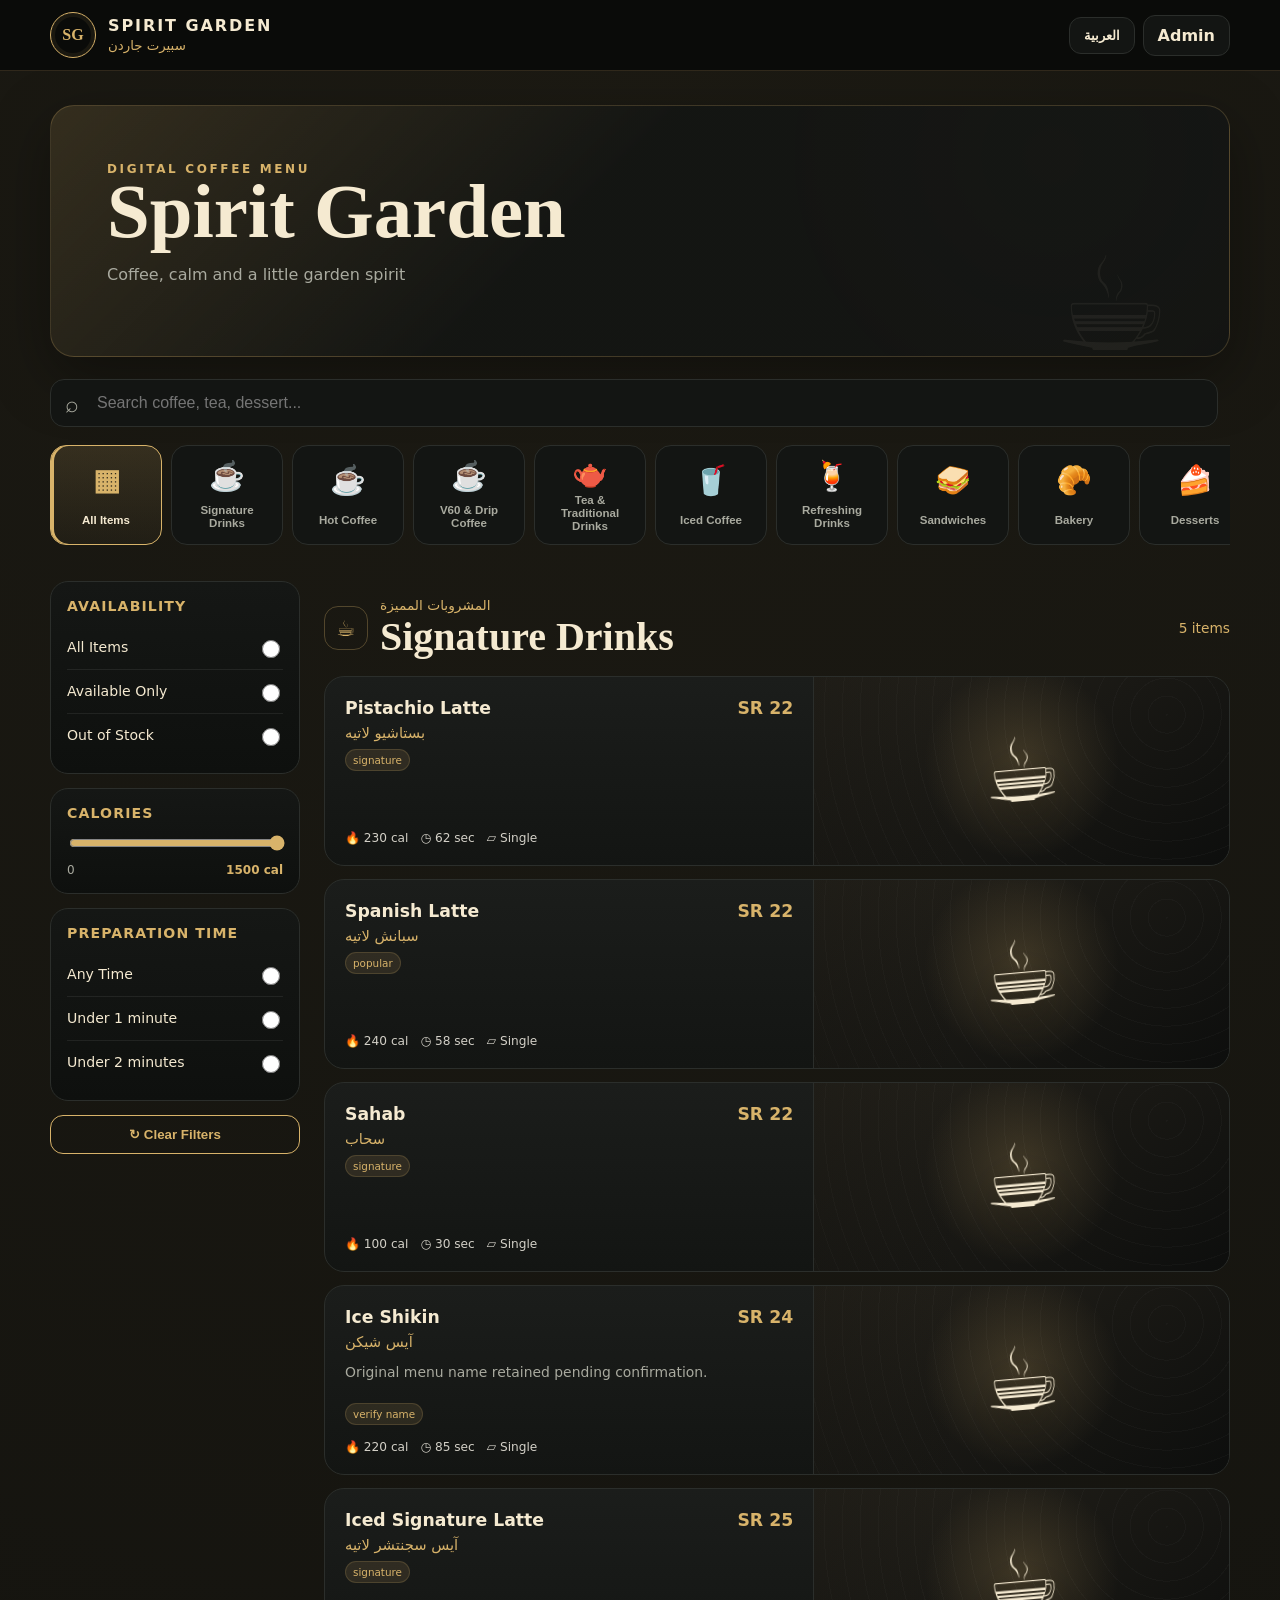
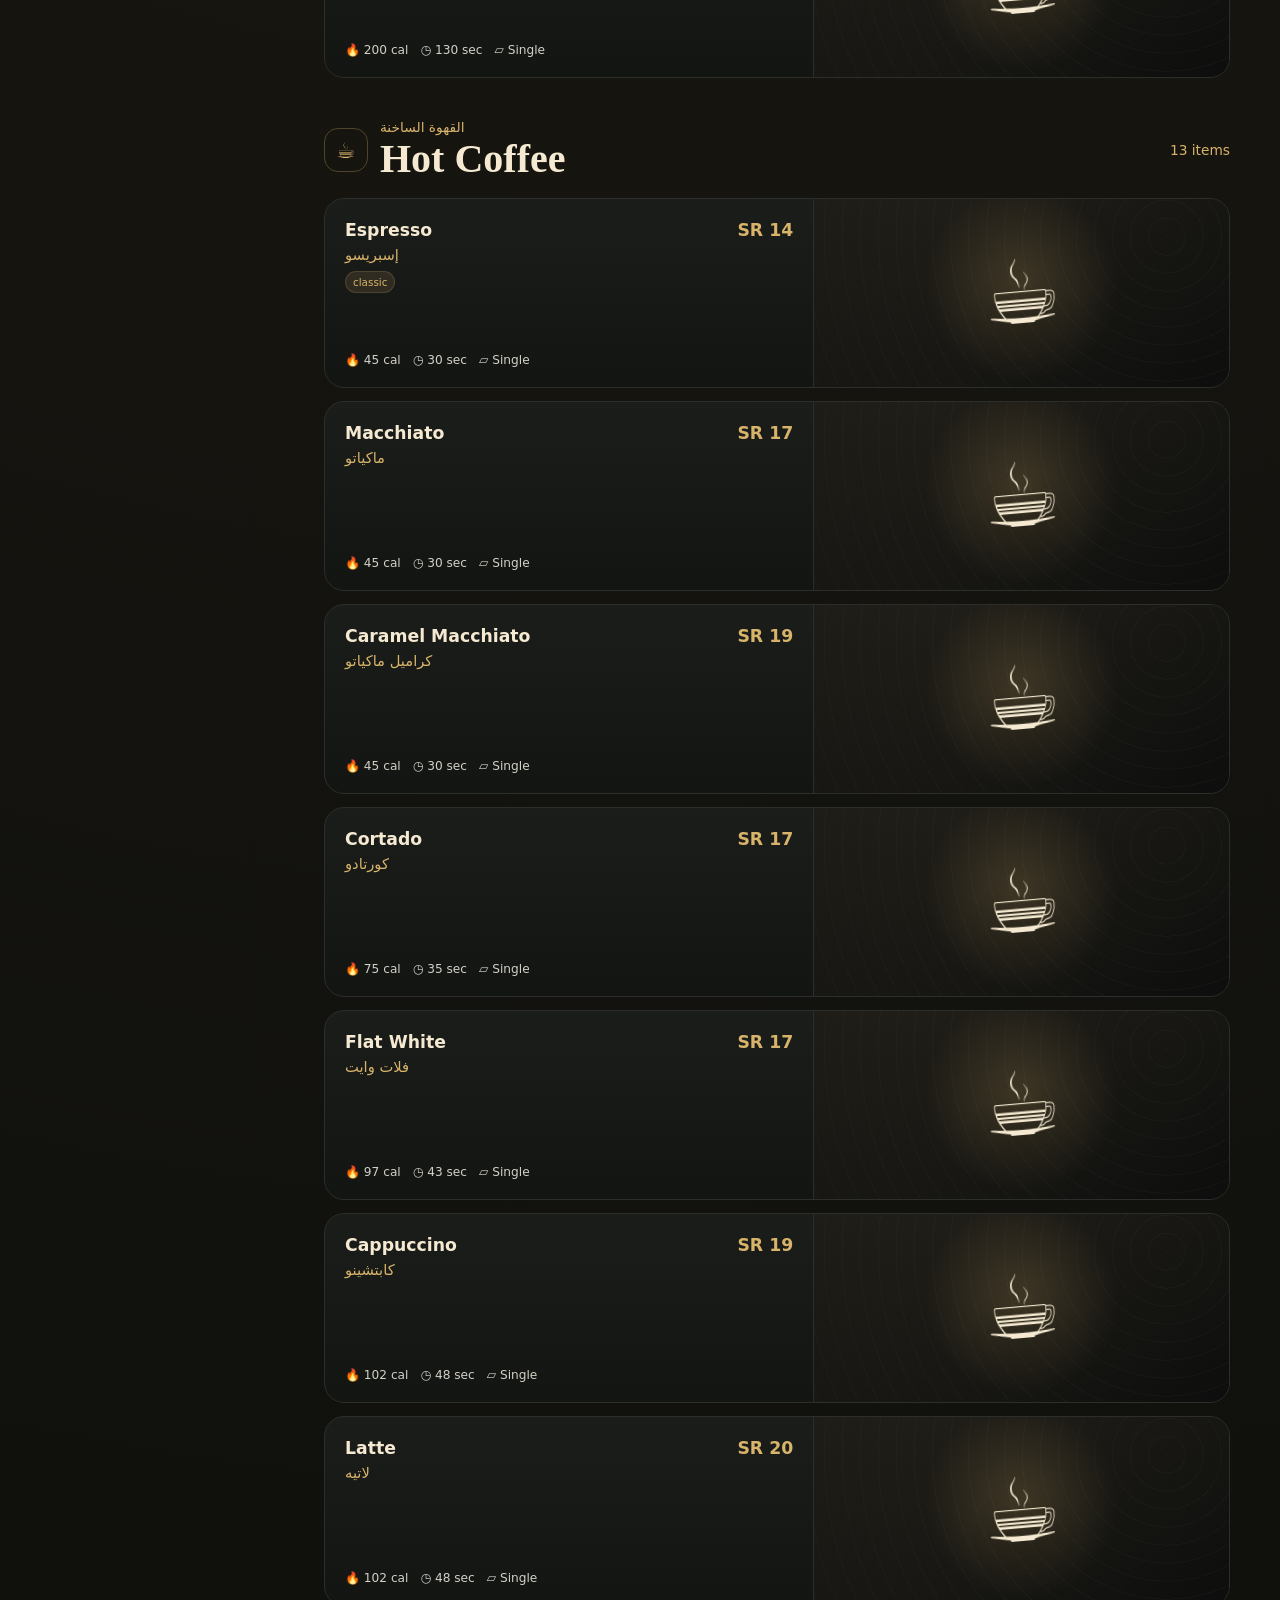
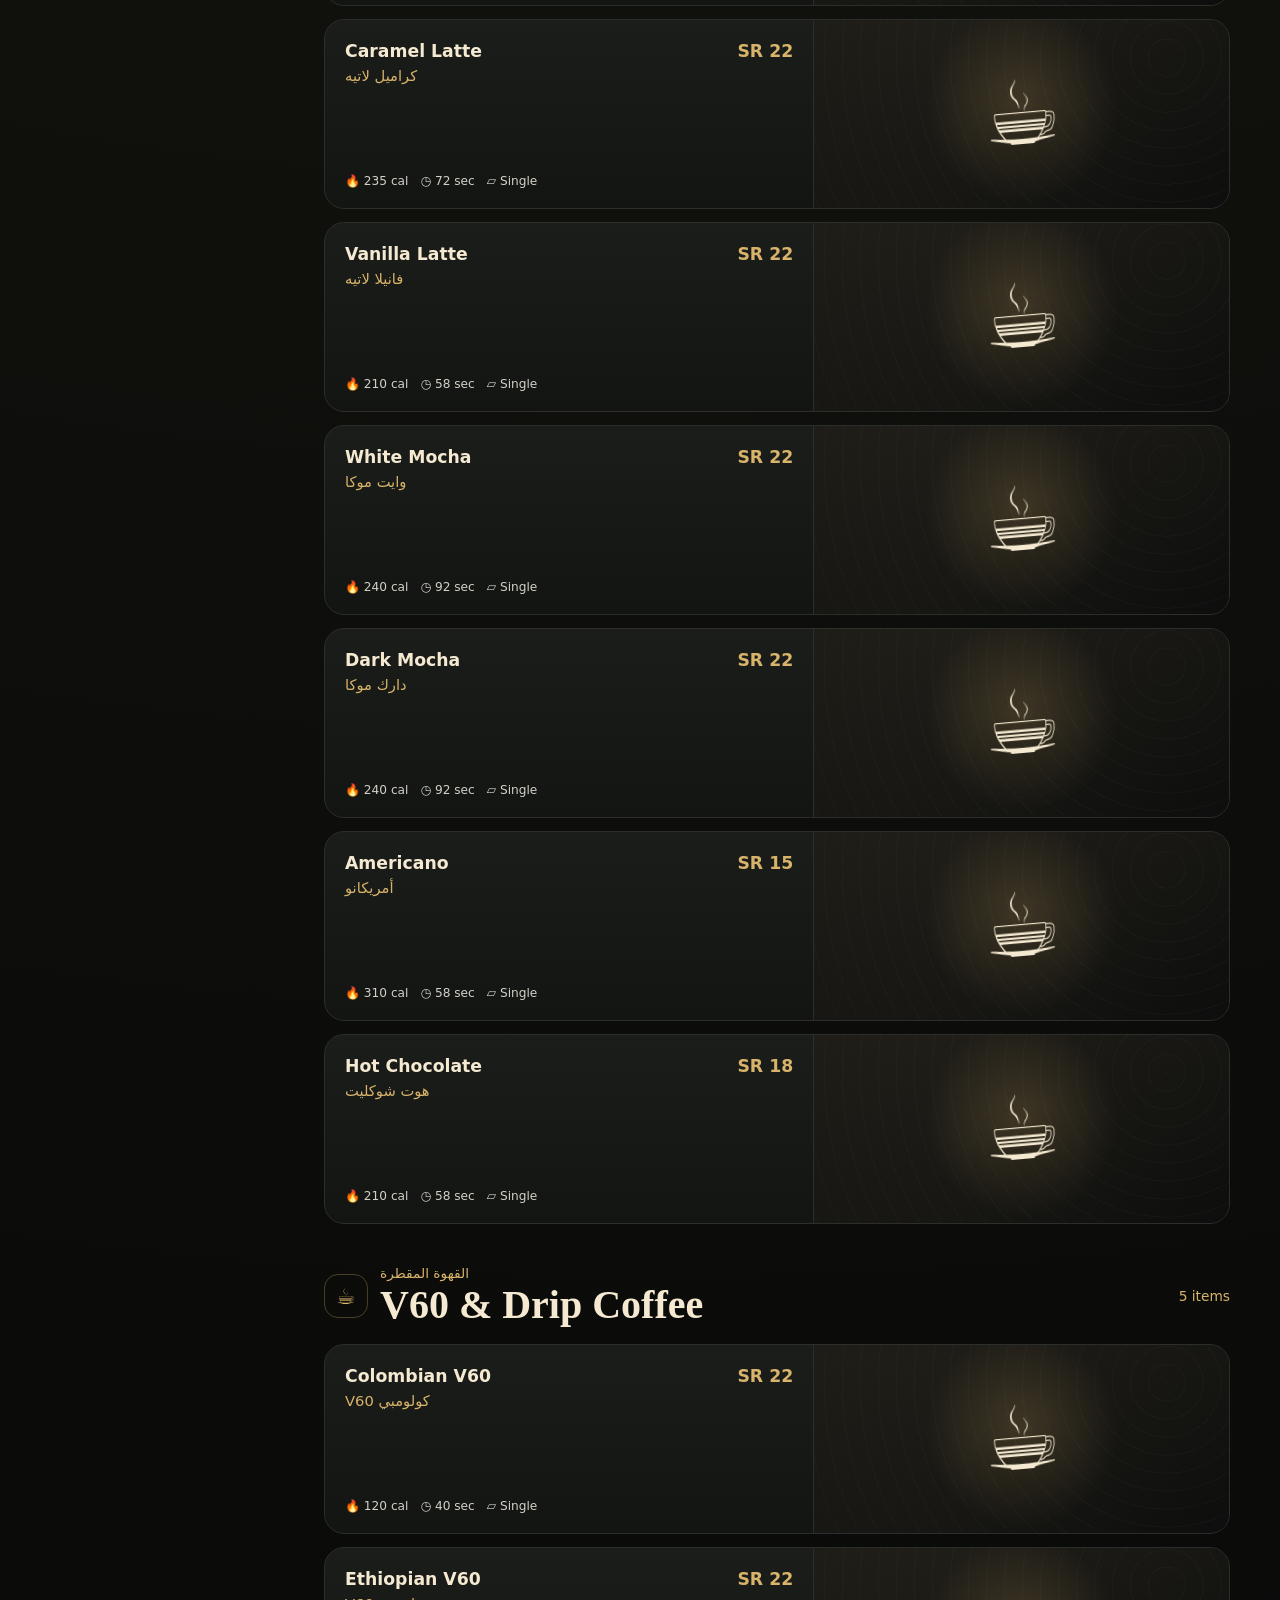
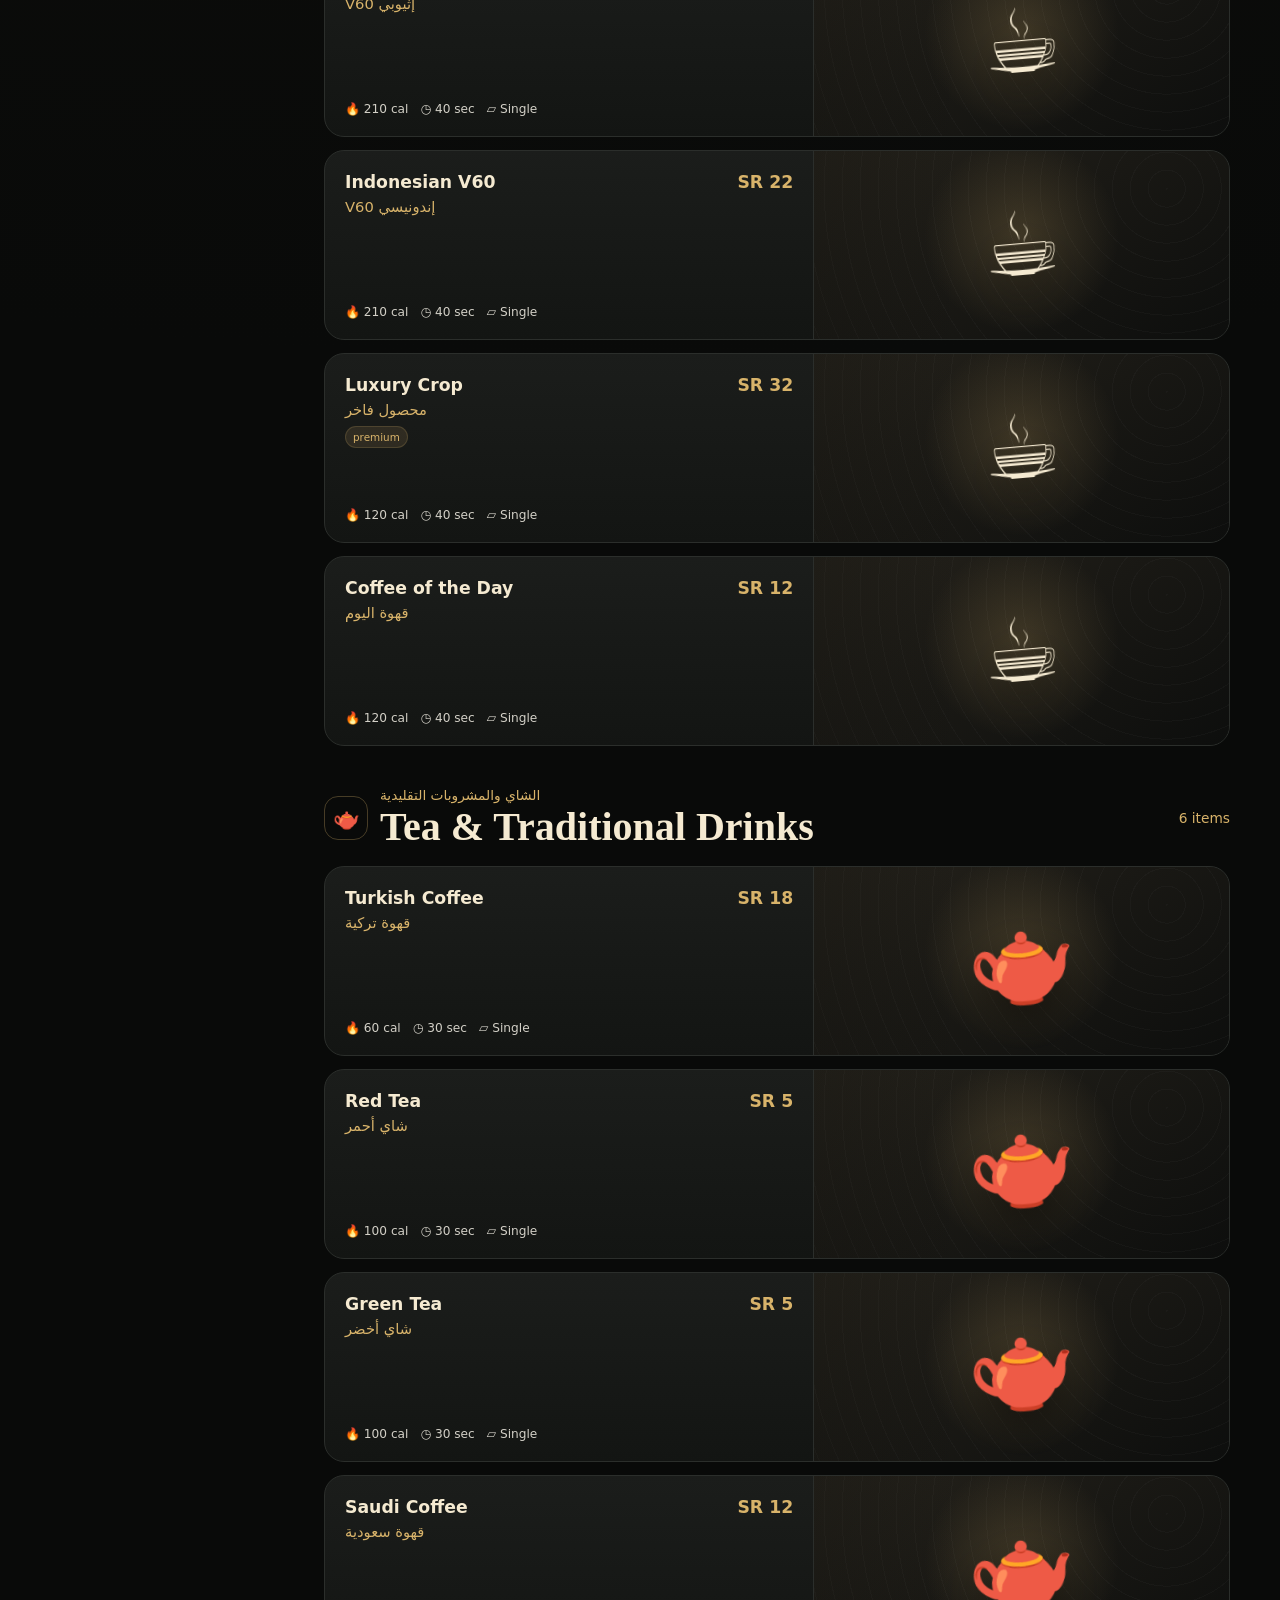
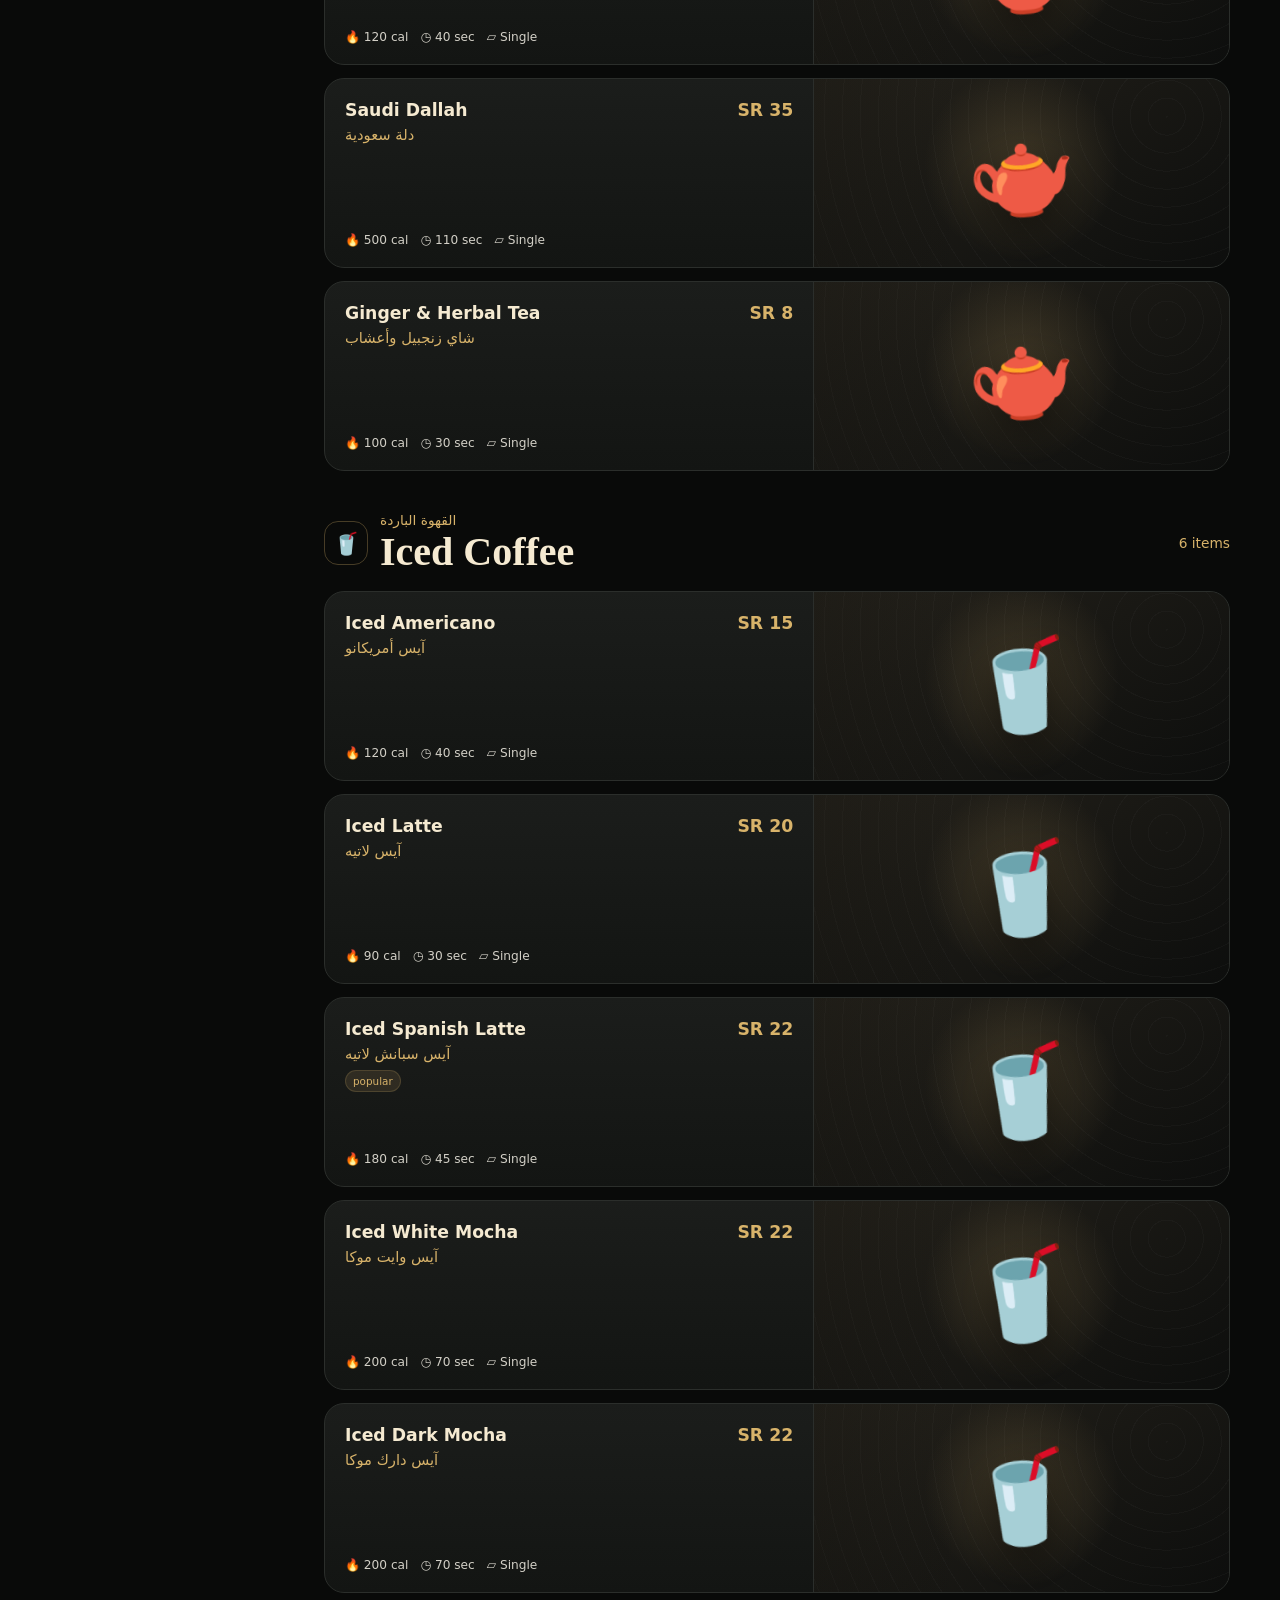
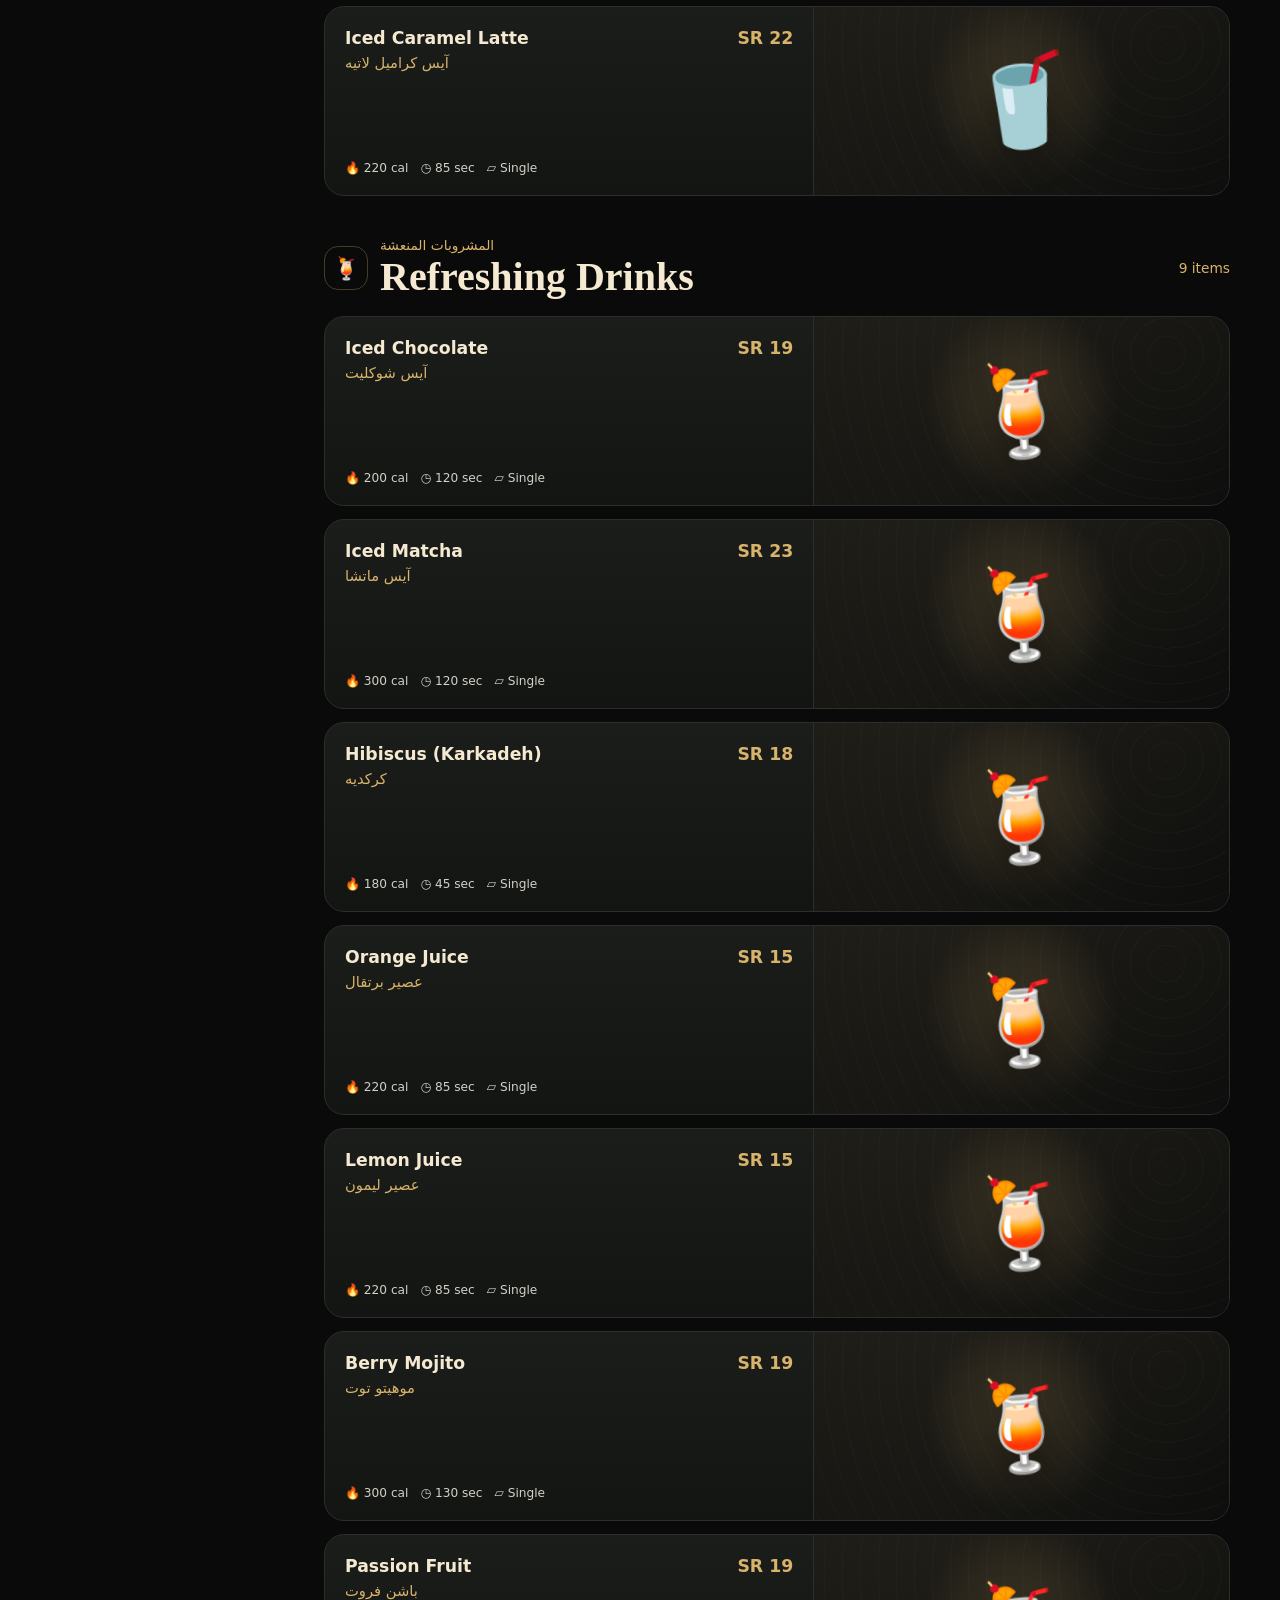
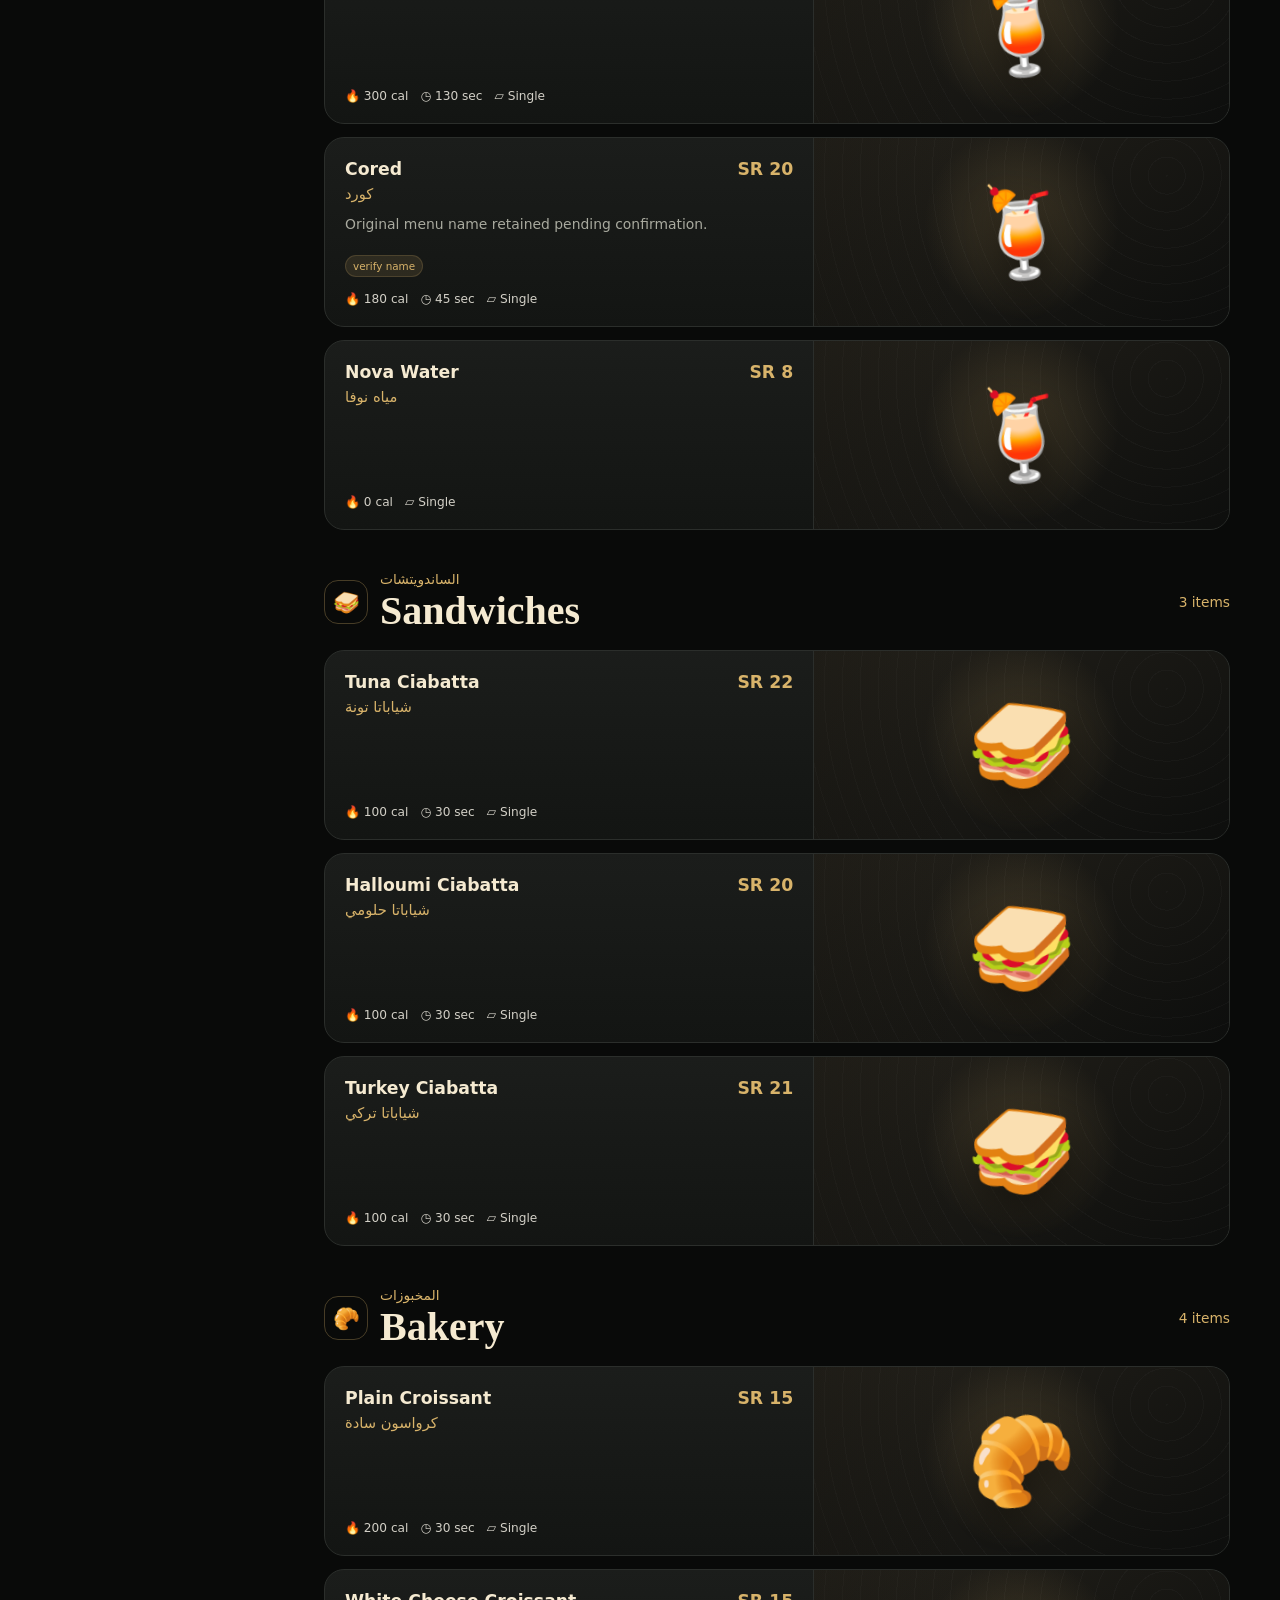
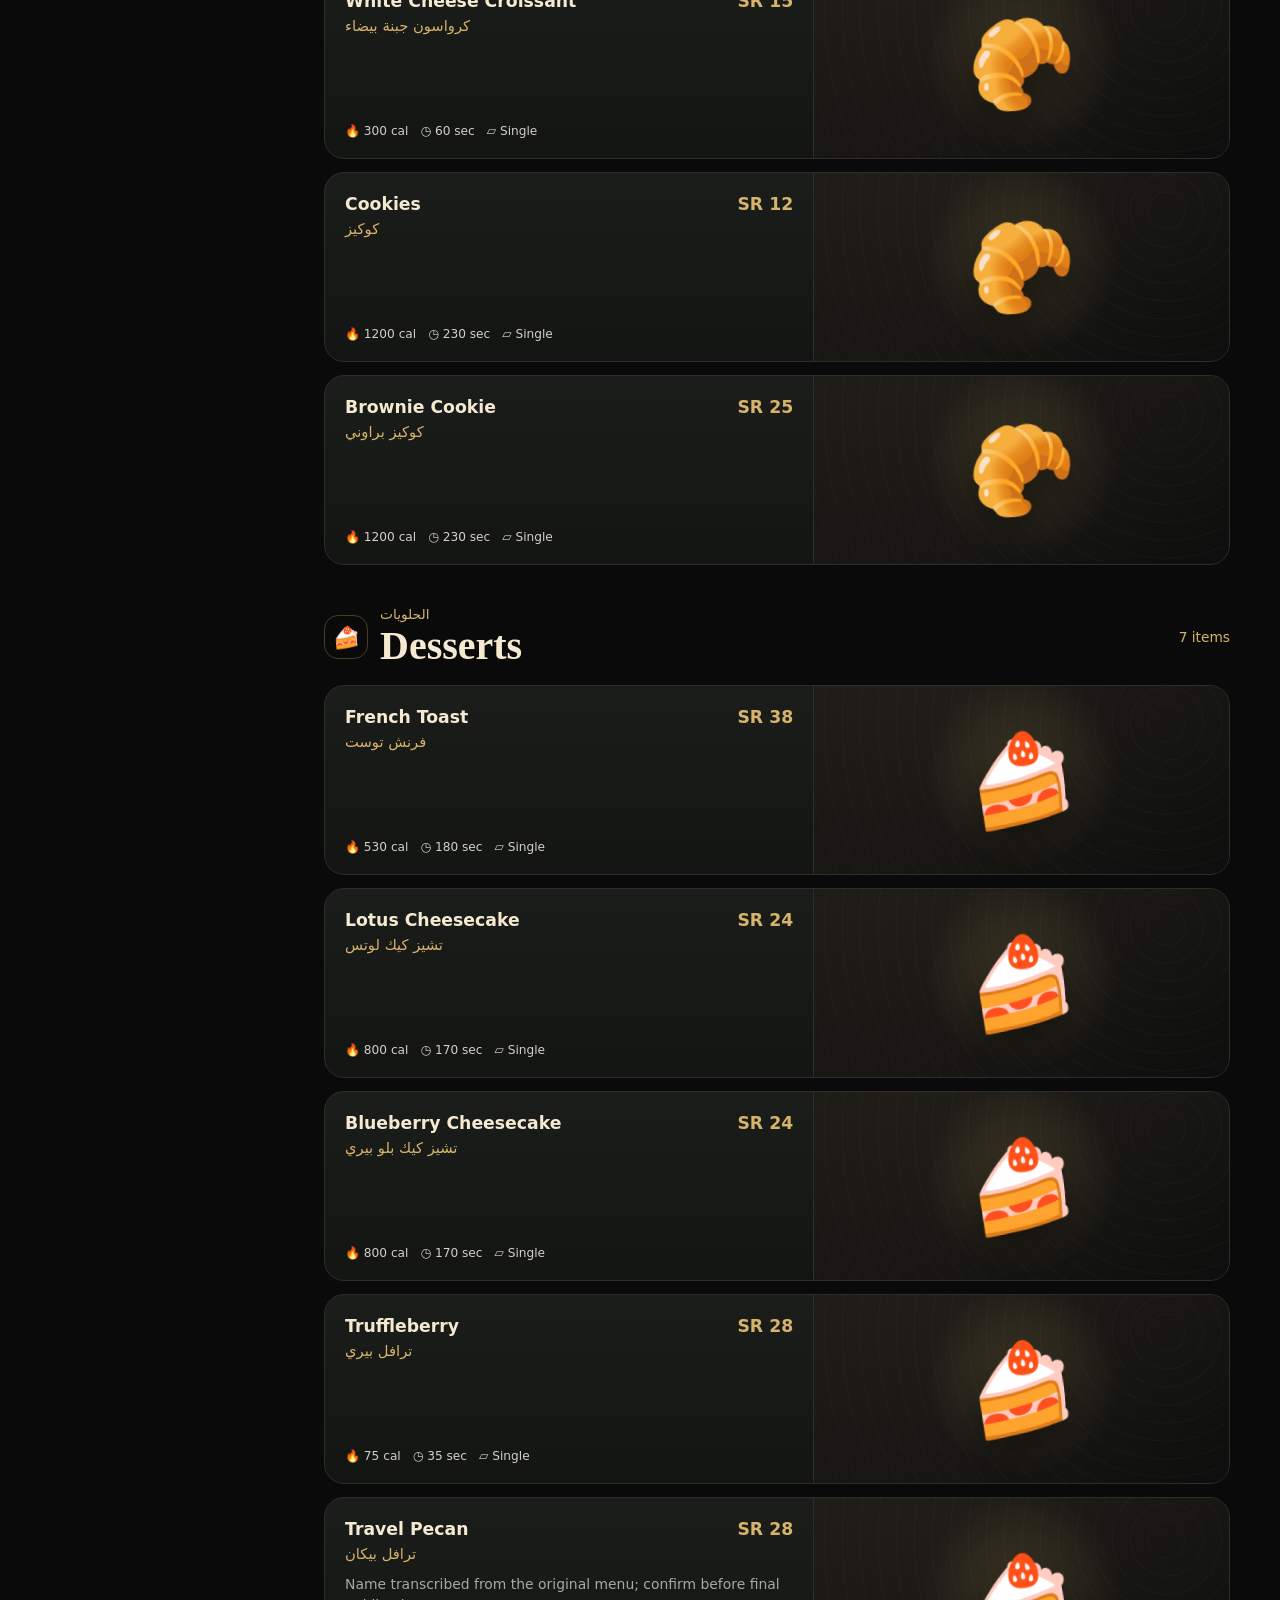
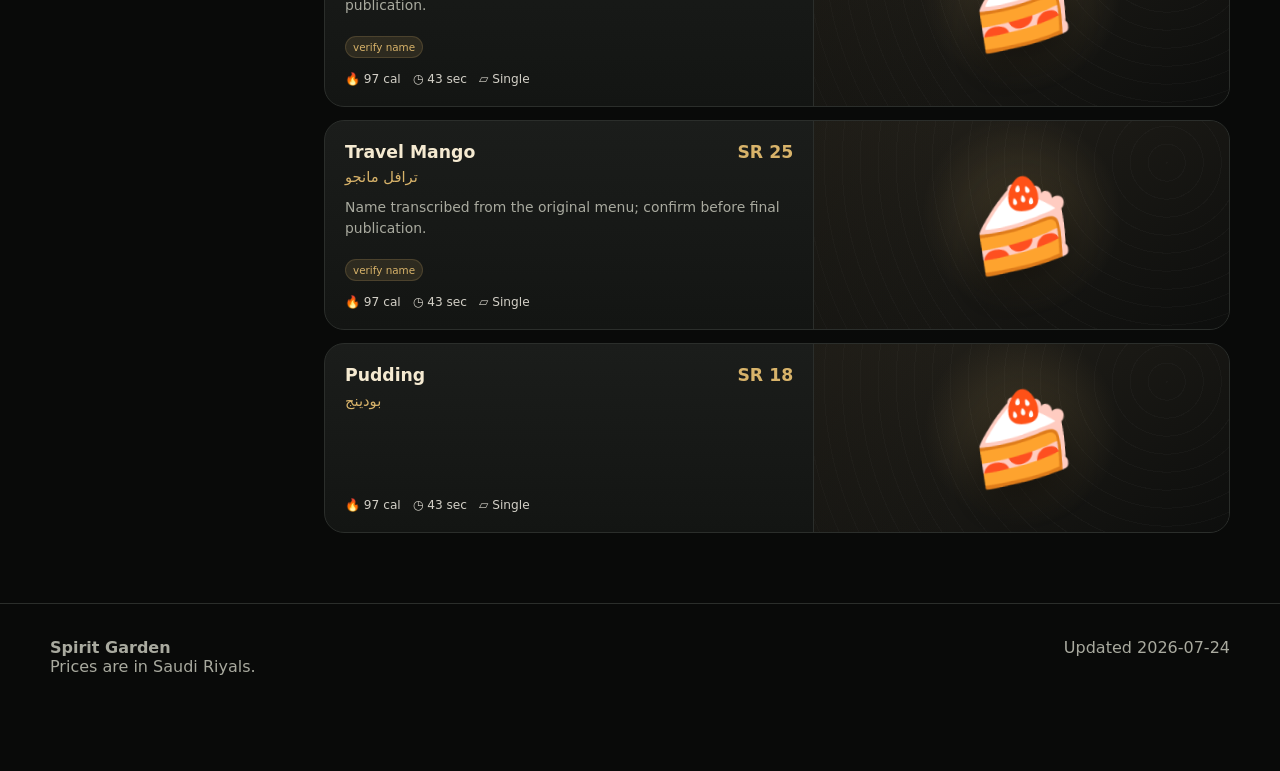
==== commit 70db9d09: "Load premium photo mapping and stable responsive design" ====
--- a/index.html
+++ b/index.html
@@ -1 +1 @@
-<!doctype html><html lang="en" dir="ltr"><head><meta charset="utf-8"><meta name="viewport" content="width=device-width,initial-scale=1,viewport-fit=cover"><meta name="theme-color" content="#070807"><meta name="description" content="Spirit Garden coffee shop digital menu"><title>Spirit Garden Menu</title><link rel="stylesheet" href="styles.css"></head><body><header class="topbar"><div class="container topbar-inner"><a class="brand" href="#top"><div class="logo-mark">SG</div><div class="brand-copy"><strong id="brandName">Spirit Garden</strong><small id="brandAr">سبيرت جاردن</small></div></a><div class="actions"><button class="icon-btn" id="languageBtn" type="button">العربية</button><a class="btn admin-link" href="admin.html">Admin</a></div></div></header><main id="top"><section class="hero"><div class="container"><div class="hero-card"><div class="eyebrow" id="eyebrow">Digital Coffee Menu</div><h1 id="heroTitle">Spirit Garden</h1><p id="heroText">Coffee, calm and a little garden spirit</p></div><div class="toolbar"><div class="search-wrap"><span aria-hidden="true">⌕</span><input class="search" id="searchInput" type="search" placeholder="Search coffee, tea, dessert..."></div><button class="btn filter-trigger" id="filterTrigger" type="button" aria-controls="filterDrawer">☷ <span>Filters</span></button></div><nav class="chips" id="sectionChips" aria-label="Menu sections"></nav></div></section><div class="container menu-layout"><aside class="filters" id="desktopFilters"></aside><div class="menu-content" id="menuRoot"></div></div></main><footer class="footer" id="footer"><div class="container footer-inner"><div><strong>Spirit Garden</strong><div id="footerText">Prices are in Saudi Riyals.</div></div><div id="updatedText"></div></div></footer><div class="drawer-backdrop" id="drawerBackdrop"></div><aside class="filter-drawer" id="filterDrawer" aria-hidden="true"><div class="drawer-head"><strong id="drawerTitle">Filters</strong><button class="icon-btn" id="closeFilters" type="button">✕</button></div><div id="mobileFilters"></div></aside><nav class="mobile-nav" aria-label="Mobile navigation"><a class="active" href="#top"><span>☕</span><small>Menu</small></a><button type="button" id="mobileSearch"><span>⌕</span><small>Search</small></button><button type="button"><span>♡</span><small>Favorites</small></button><a href="#footer"><span>ⓘ</span><small>Info</small></a></nav><script src="data.js"></script><script src="app.js"></script></body></html>+<!doctype html><html lang="en" dir="ltr"><head><meta charset="utf-8"><meta name="viewport" content="width=device-width,initial-scale=1,viewport-fit=cover"><meta name="theme-color" content="#070807"><meta name="description" content="Spirit Garden coffee shop digital menu"><title>Spirit Garden Menu</title><link rel="stylesheet" href="styles.css"><link rel="stylesheet" href="menu-v2.css"></head><body><header class="topbar"><div class="container topbar-inner"><a class="brand" href="#top"><div class="logo-mark">SG</div><div class="brand-copy"><strong id="brandName">Spirit Garden</strong><small id="brandAr">سبيرت جاردن</small></div></a><div class="actions"><button class="icon-btn" id="languageBtn" type="button">العربية</button><a class="btn admin-link" href="admin.html">Admin</a></div></div></header><main id="top"><section class="hero"><div class="container"><div class="hero-card"><div class="eyebrow" id="eyebrow">Digital Coffee Menu</div><h1 id="heroTitle">Spirit Garden</h1><p id="heroText">Coffee, calm and a little garden spirit</p></div><div class="toolbar"><div class="search-wrap"><span aria-hidden="true">⌕</span><input class="search" id="searchInput" type="search" placeholder="Search coffee, tea, dessert..."></div><button class="btn filter-trigger" id="filterTrigger" type="button" aria-controls="filterDrawer">☷ <span>Filters</span></button></div><nav class="chips" id="sectionChips" aria-label="Menu sections"></nav></div></section><div class="container menu-layout"><aside class="filters" id="desktopFilters"></aside><div class="menu-content" id="menuRoot"></div></div></main><footer class="footer" id="footer"><div class="container footer-inner"><div><strong>Spirit Garden</strong><div id="footerText">Prices are in Saudi Riyals.</div></div><div id="updatedText"></div></div></footer><div class="drawer-backdrop" id="drawerBackdrop"></div><aside class="filter-drawer" id="filterDrawer" aria-hidden="true"><div class="drawer-head"><strong id="drawerTitle">Filters</strong><button class="icon-btn" id="closeFilters" type="button">✕</button></div><div id="mobileFilters"></div></aside><nav class="mobile-nav" aria-label="Mobile navigation"><a class="active" href="#top"><span>☕</span><small>Menu</small></a><button type="button" id="mobileSearch"><span>⌕</span><small>Search</small></button><button type="button"><span>♡</span><small>Favorites</small></button><a href="#footer"><span>ⓘ</span><small>Info</small></a></nav><script src="data.js"></script><script src="photo-map.js"></script><script src="app.js"></script></body></html>
--- a/menu-v2.css
+++ b/menu-v2.css
@@ -0,0 +1 @@
+.menu-layout{display:grid;grid-template-columns:230px minmax(0,1fr);gap:24px;align-items:start}.menu-content{min-width:0}.filters{position:sticky;top:88px;display:grid;gap:14px;padding-bottom:40px}.filter-card{background:linear-gradient(180deg,#151715,#0e100e);border:1px solid var(--line);border-radius:18px;padding:16px}.filter-card h3{margin:0 0 12px;color:var(--gold);font-size:.88rem;text-transform:uppercase;letter-spacing:.08em}.filter-option{display:flex;align-items:center;justify-content:space-between;gap:12px;padding:11px 0;border-bottom:1px solid rgba(255,255,255,.07);font-size:.88rem}.filter-option:last-child{border-bottom:0}.filter-option input{accent-color:var(--gold);width:18px;height:18px}.range{width:100%;accent-color:var(--gold)}.range-label{display:flex;justify-content:space-between;color:var(--muted);font-size:.75rem;margin-top:8px}.range-label strong{color:var(--gold)}.clear-filters{width:100%;border:1px solid var(--gold);background:transparent;color:var(--gold);border-radius:13px;padding:11px;cursor:pointer;font-weight:800}.filter-trigger{display:none}.filter-drawer,.drawer-backdrop{display:none}.chips{padding-bottom:18px}.chip{min-width:112px;min-height:88px;border-radius:16px}.chip span{font-size:1.8rem}.chip b{font-size:.72rem;white-space:normal;line-height:1.15}.grid{grid-template-columns:1fr}.card{grid-template-columns:minmax(0,1fr) 42%;min-height:190px}.product-media img{position:absolute;inset:0;width:100%;height:100%;object-fit:cover;opacity:0;transition:opacity .2s}.product-media.has-image img{opacity:1}.product-media.has-image .fallback-icon{display:none}.fallback-icon{font-size:clamp(3.2rem,7vw,5.5rem);filter:drop-shadow(0 16px 20px rgba(0,0,0,.55));z-index:1}.product-media:before{content:"";position:absolute;inset:0;background:linear-gradient(90deg,rgba(10,11,10,.22),transparent 36%);z-index:1;pointer-events:none}.title-row{align-items:baseline}.price{font-size:1.08rem}.section{padding-top:16px}@media(min-width:1200px){.menu-layout{grid-template-columns:250px minmax(0,1fr)}.card{grid-template-columns:minmax(0,1fr) 46%}.grid{gap:13px}}@media(max-width:900px){.menu-layout{display:block}.filters{display:none}.filter-trigger{display:inline-flex;align-items:center;justify-content:center;gap:7px}.filter-drawer{display:block;position:fixed;z-index:100;top:0;bottom:0;right:0;width:min(360px,88vw);background:#0b0c0b;border-left:1px solid var(--line);padding:18px;overflow:auto;transform:translateX(105%);transition:transform .25s ease}.filter-drawer.open{transform:translateX(0)}body[dir=rtl] .filter-drawer{right:auto;left:0;border-left:0;border-right:1px solid var(--line);transform:translateX(-105%)}body[dir=rtl] .filter-drawer.open{transform:translateX(0)}.drawer-head{display:flex;align-items:center;justify-content:space-between;margin-bottom:18px}.drawer-backdrop{display:block;position:fixed;inset:0;z-index:90;background:rgba(0,0,0,.64);opacity:0;visibility:hidden;transition:.2s}.drawer-backdrop.open{opacity:1;visibility:visible}.drawer-open{overflow:hidden}.filter-drawer .filter-card{margin-bottom:12px}.filter-drawer .clear-filters{margin-bottom:30px}}@media(max-width:620px){.hero-card{display:none}.hero{padding-top:8px}.toolbar{margin-top:4px}.filter-trigger{width:48px;padding:0;font-size:0}.filter-trigger:first-letter{font-size:1.3rem}.chips{gap:8px}.chip{min-width:88px;min-height:92px;padding:8px 7px}.chip span{font-size:1.55rem}.chip b{font-size:.66rem}.card{grid-template-columns:minmax(0,1fr) 39%;min-height:188px}.card-content{padding:14px 11px 11px 14px}.product-media{min-height:188px}.title-row{align-items:flex-start}.card h3{font-size:.96rem}.price{font-size:.92rem}.description{font-size:.77rem}.meta{font-size:.65rem;gap:7px}.section-head{margin-bottom:12px}.filter-drawer{padding-top:calc(18px + env(safe-area-inset-top))}}
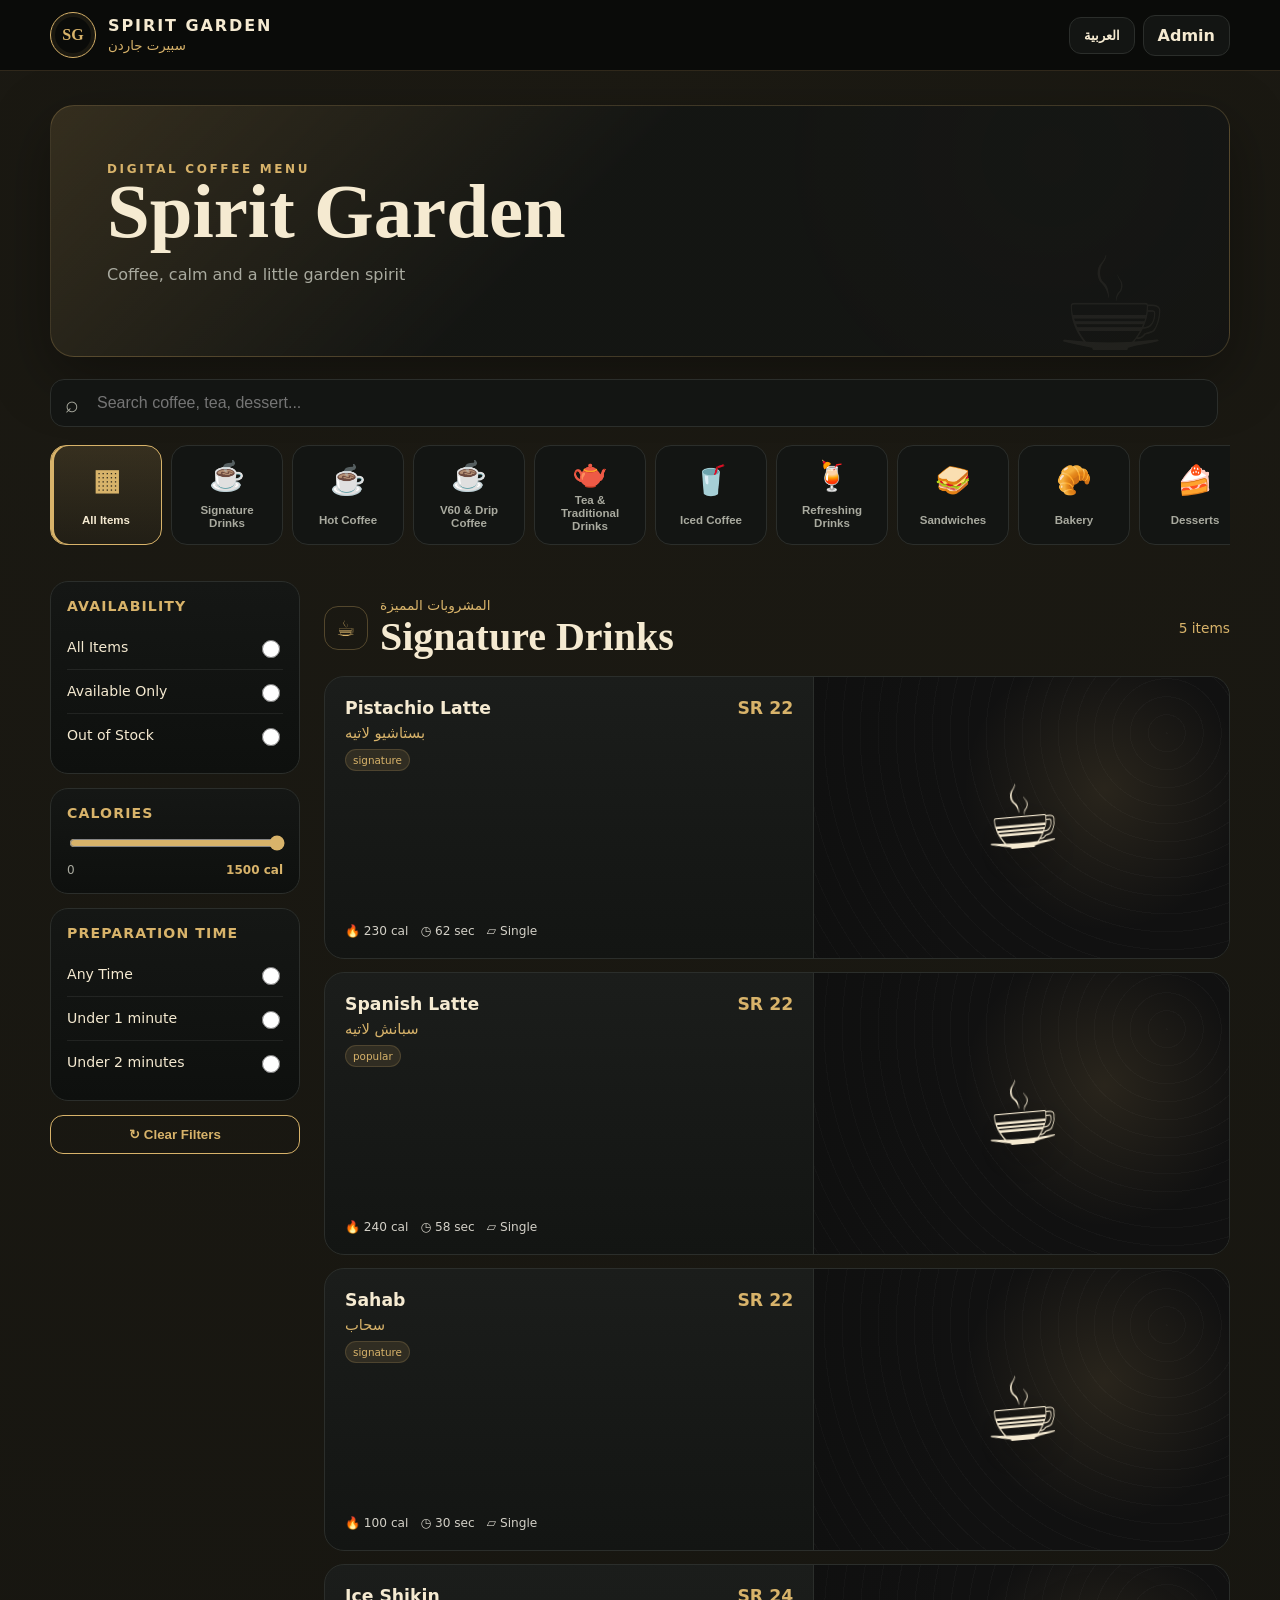
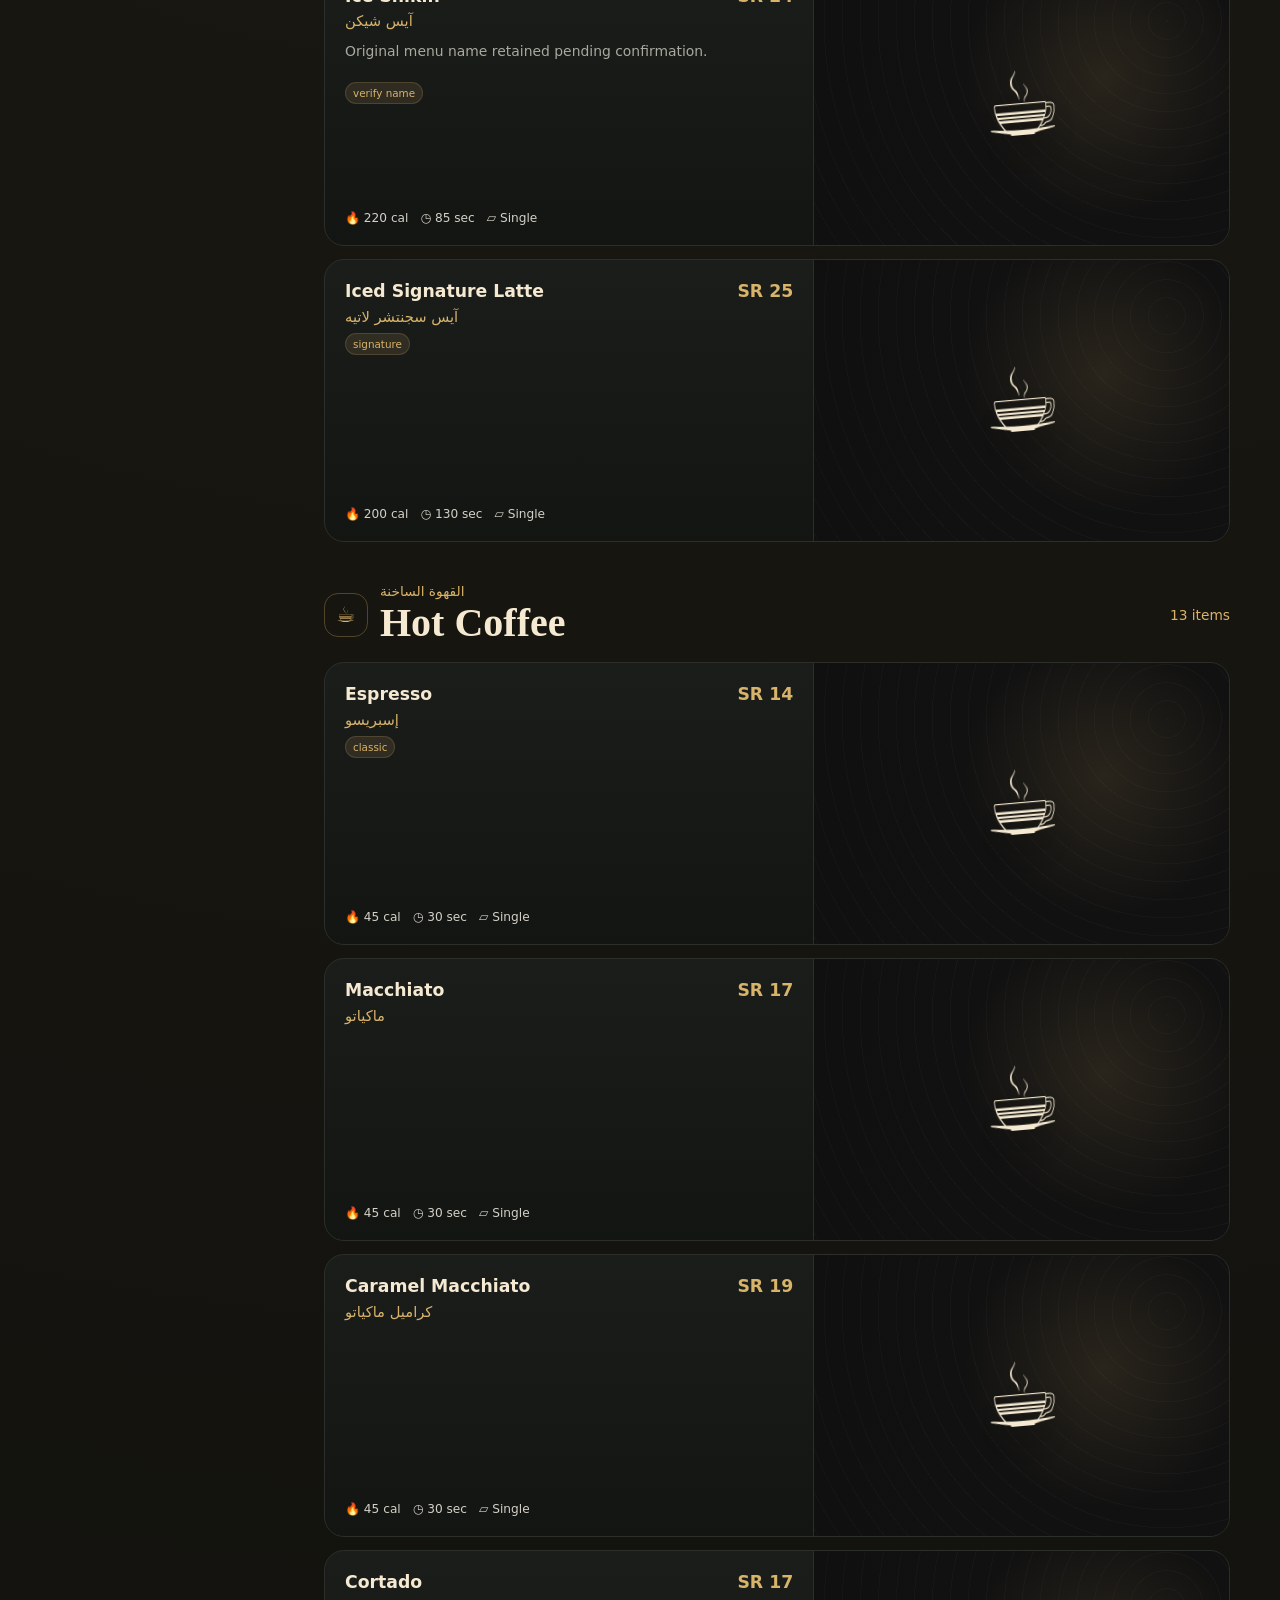
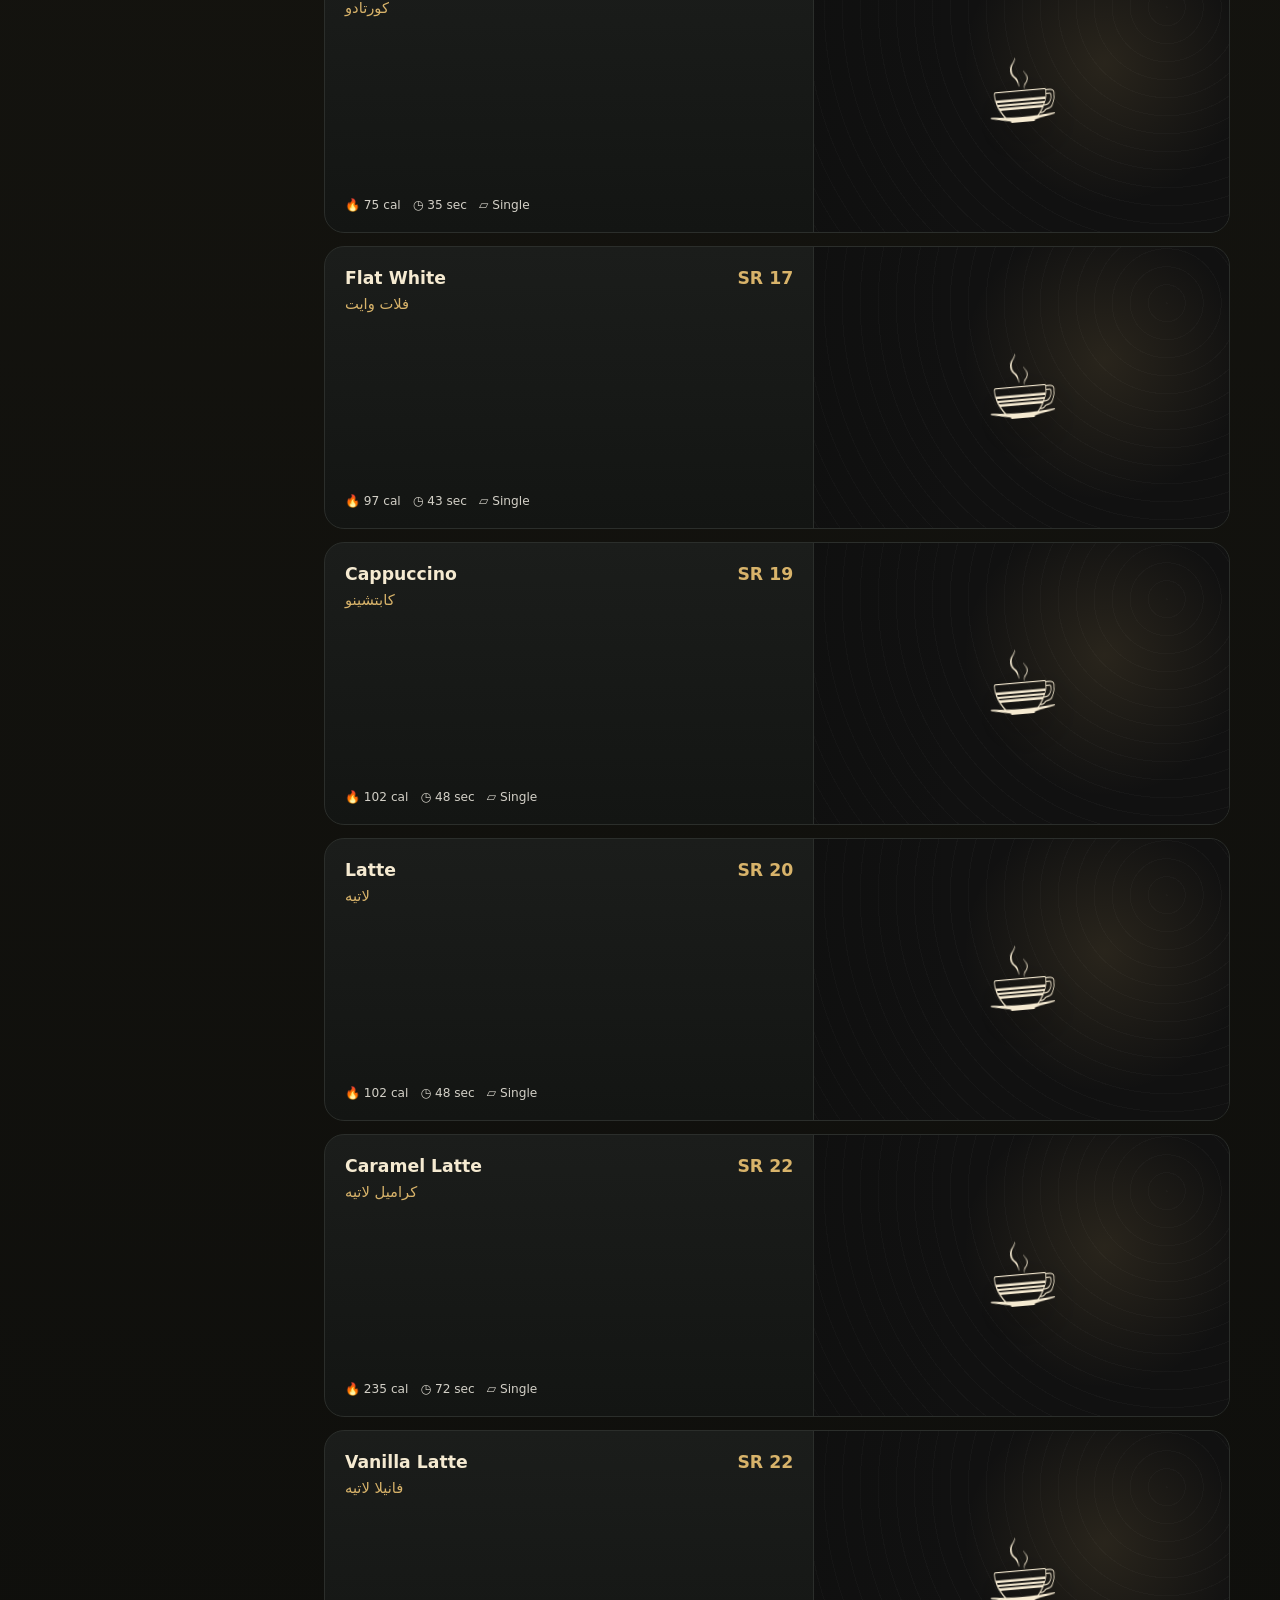
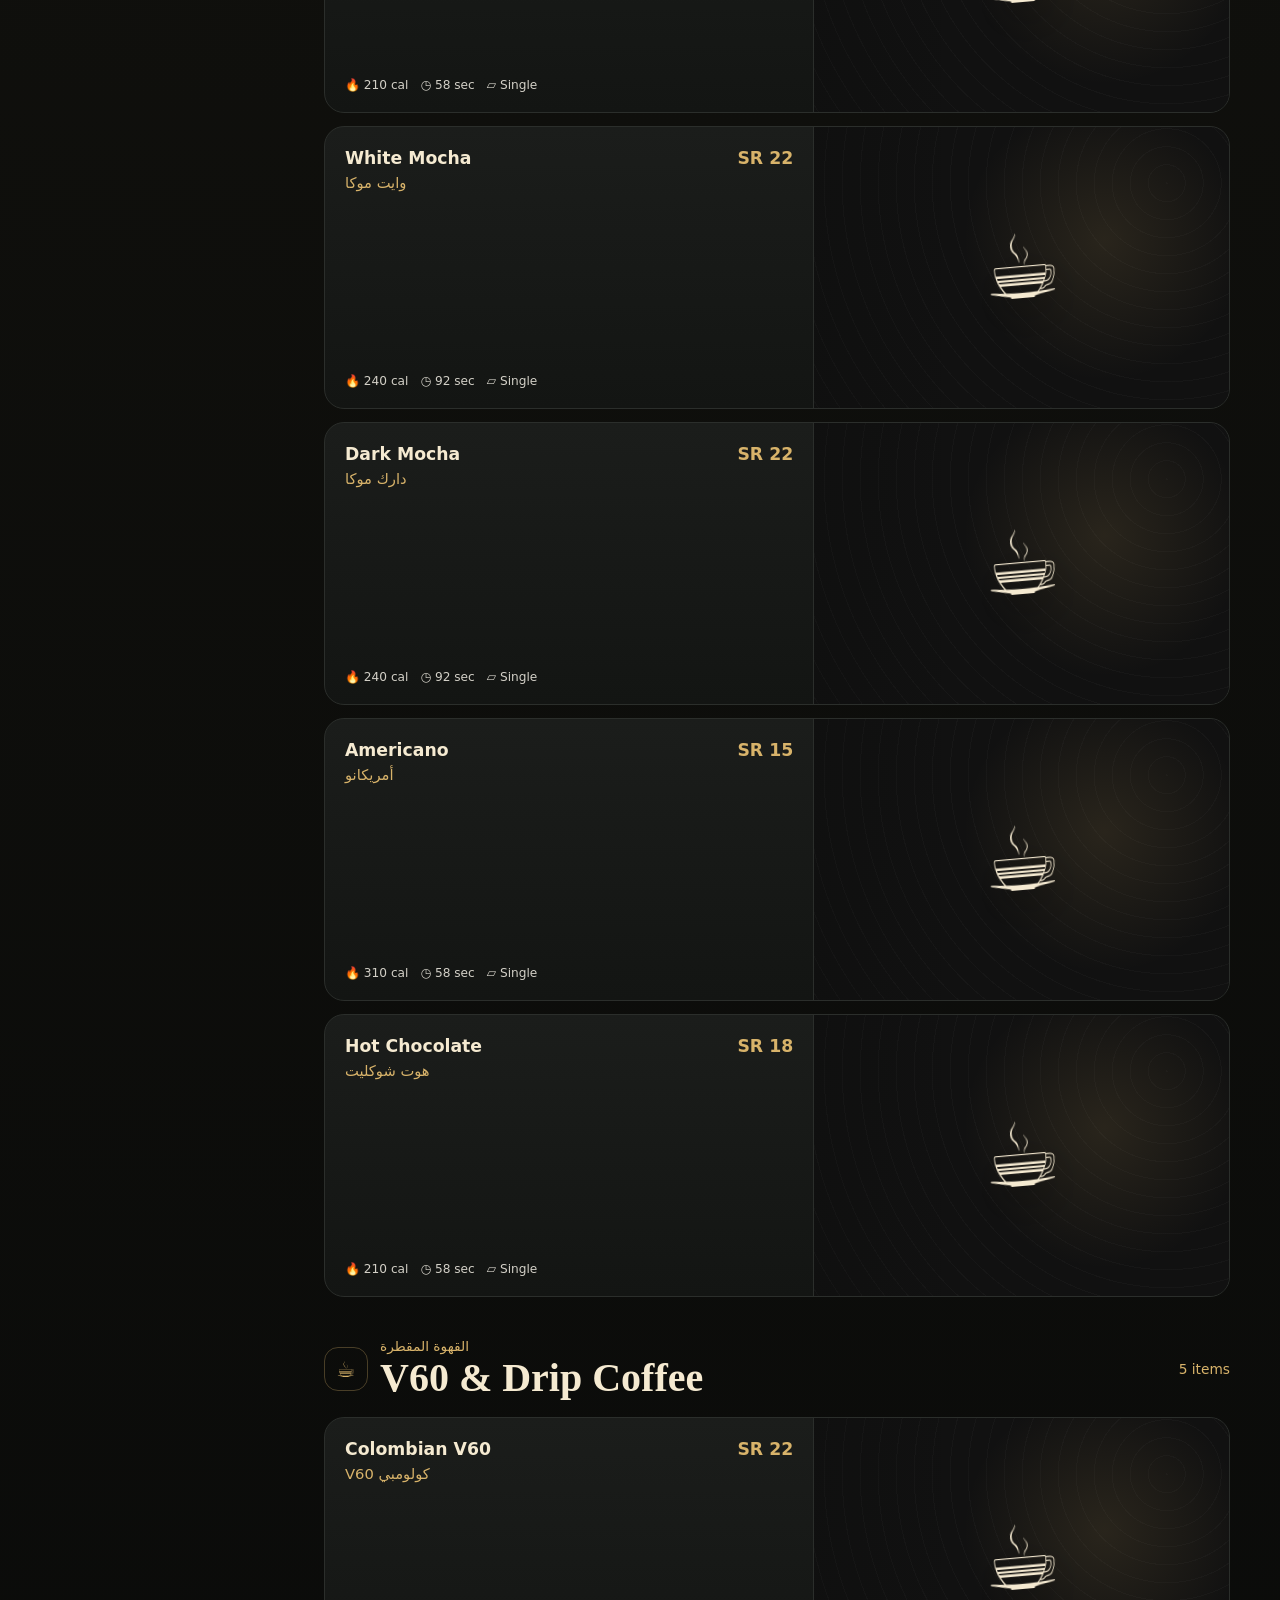
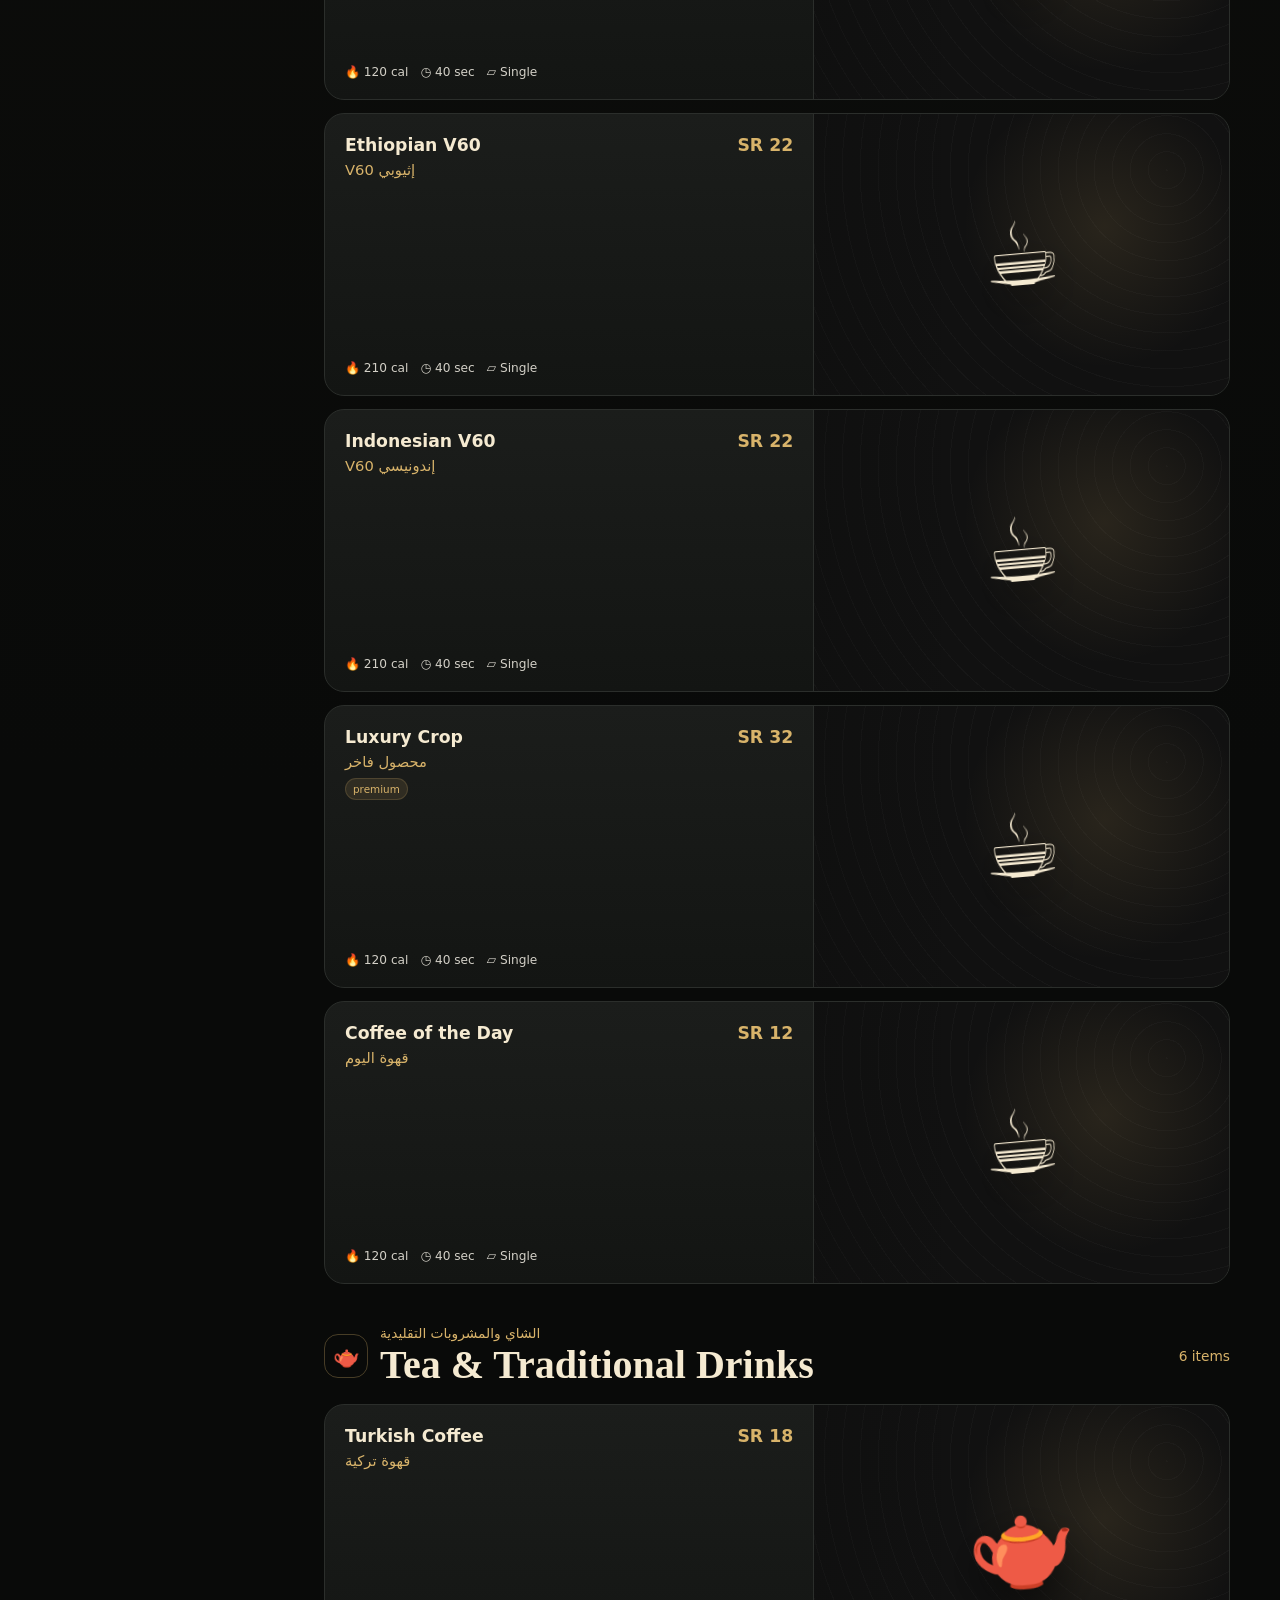
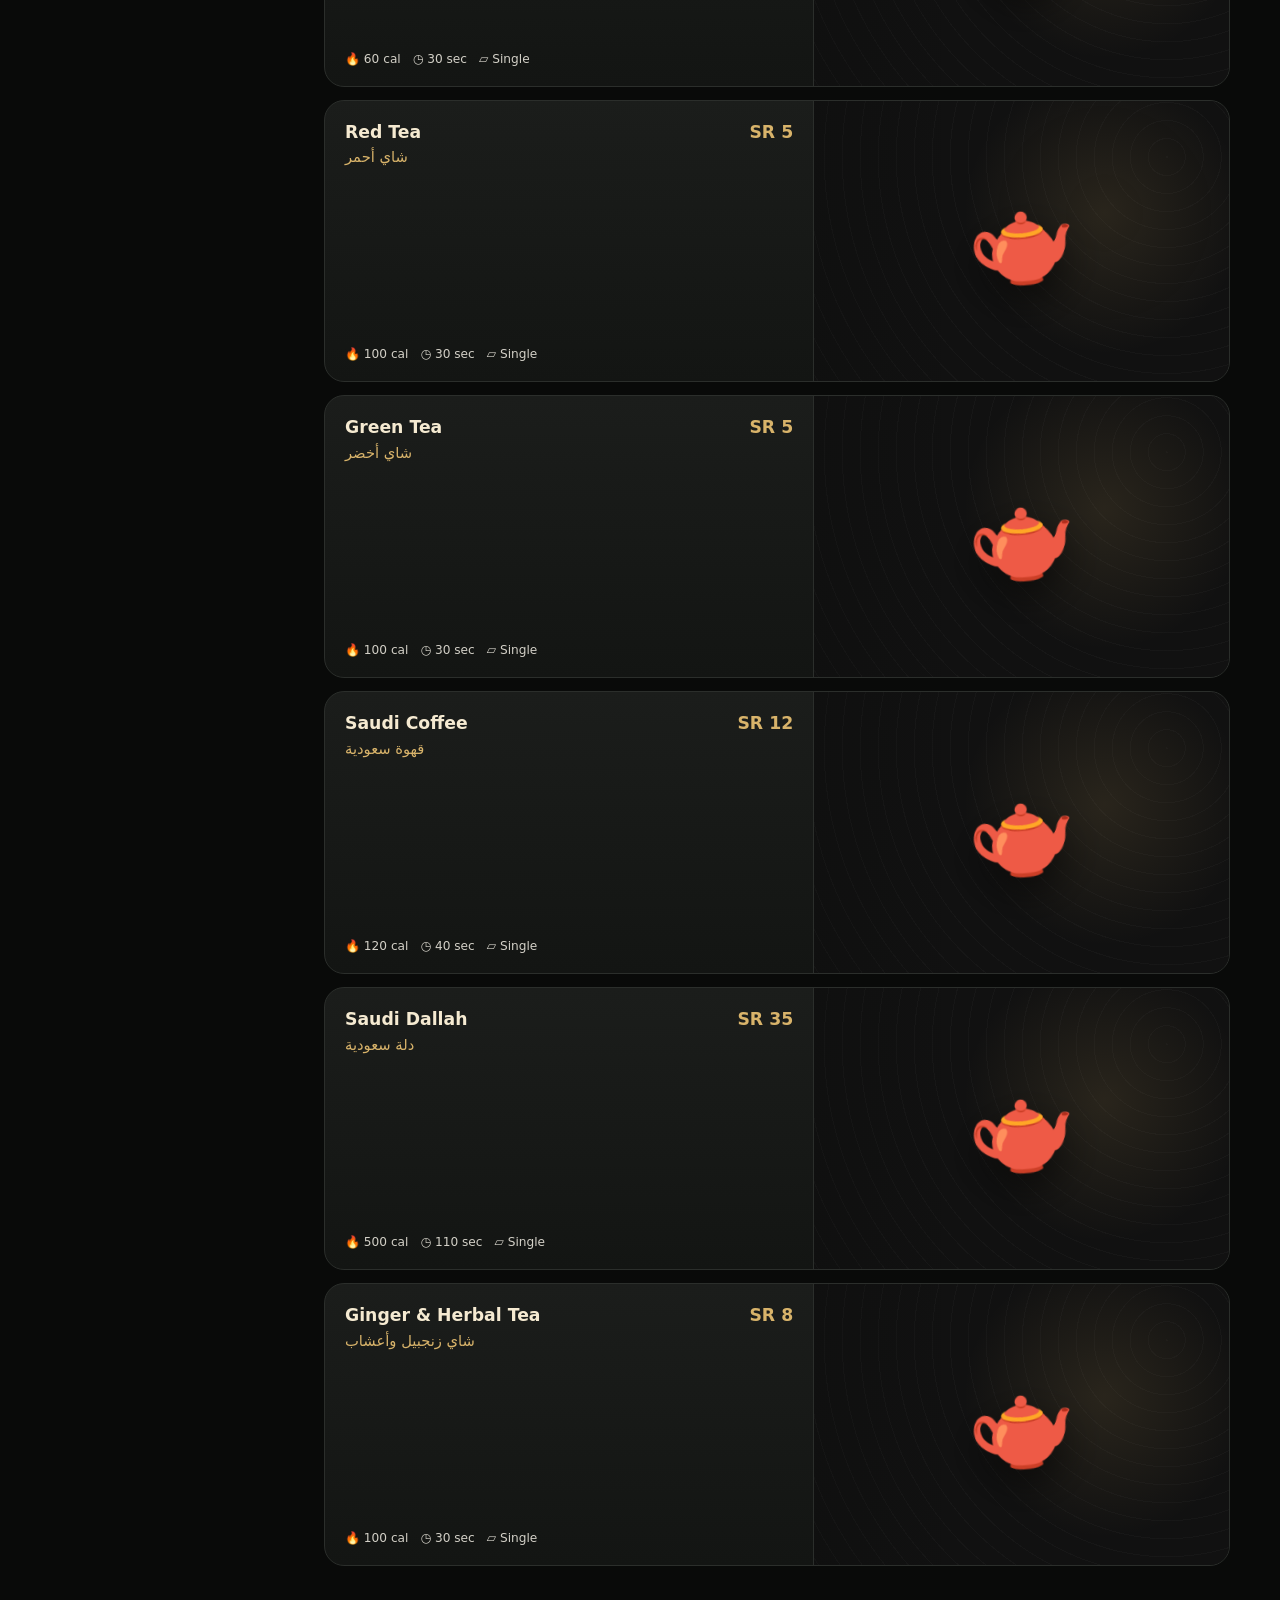
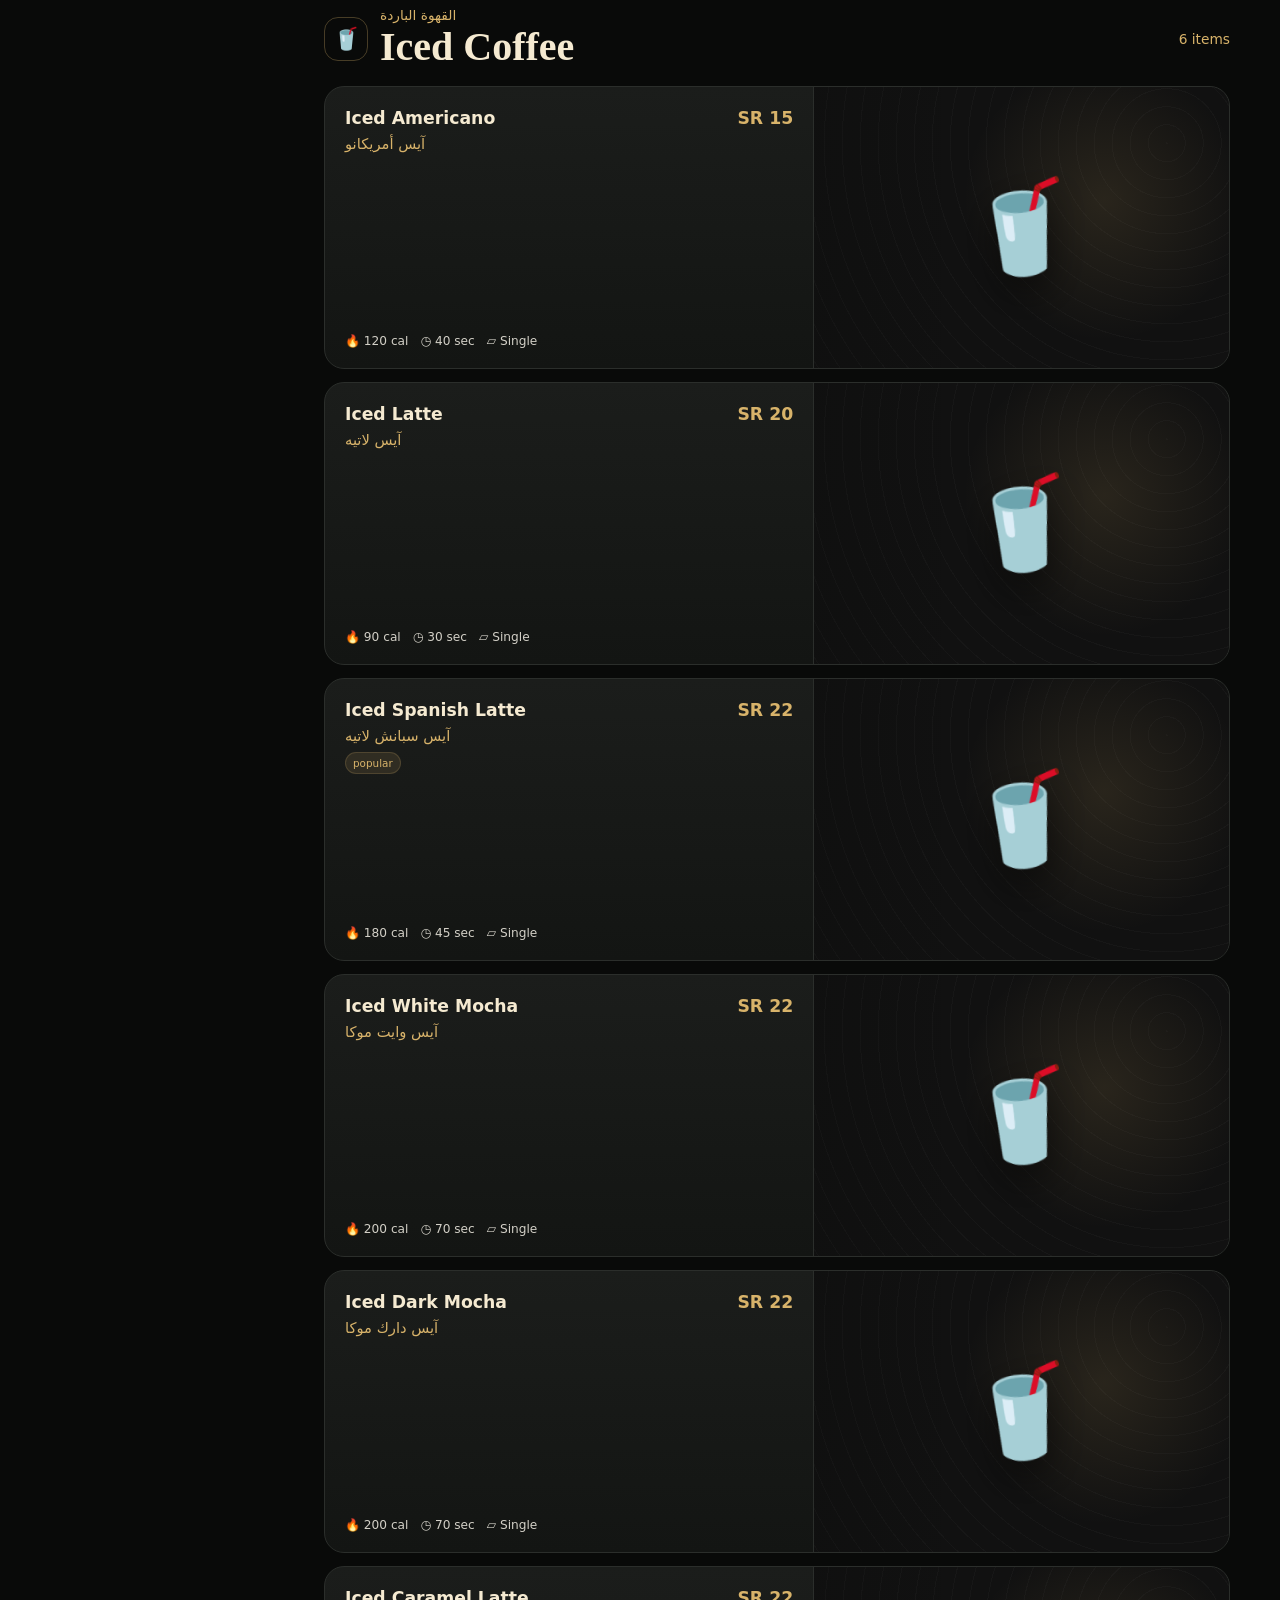
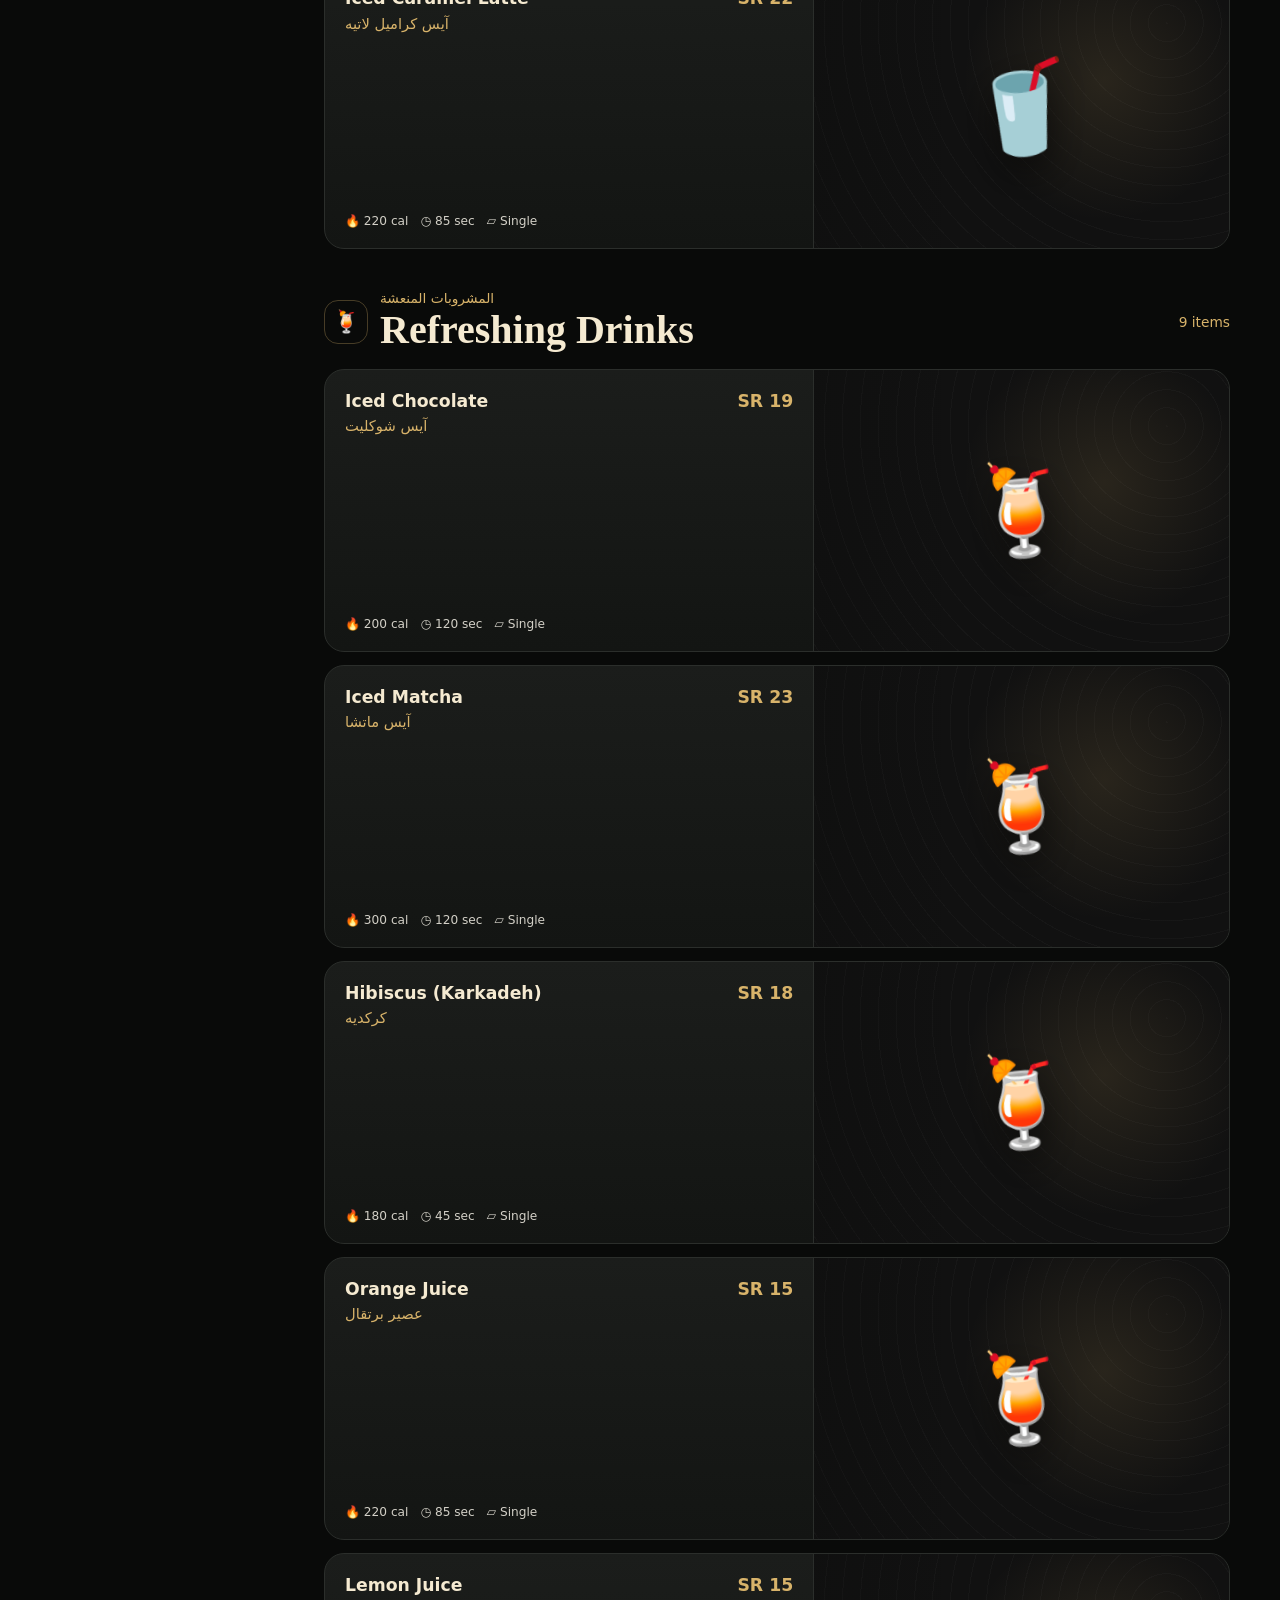
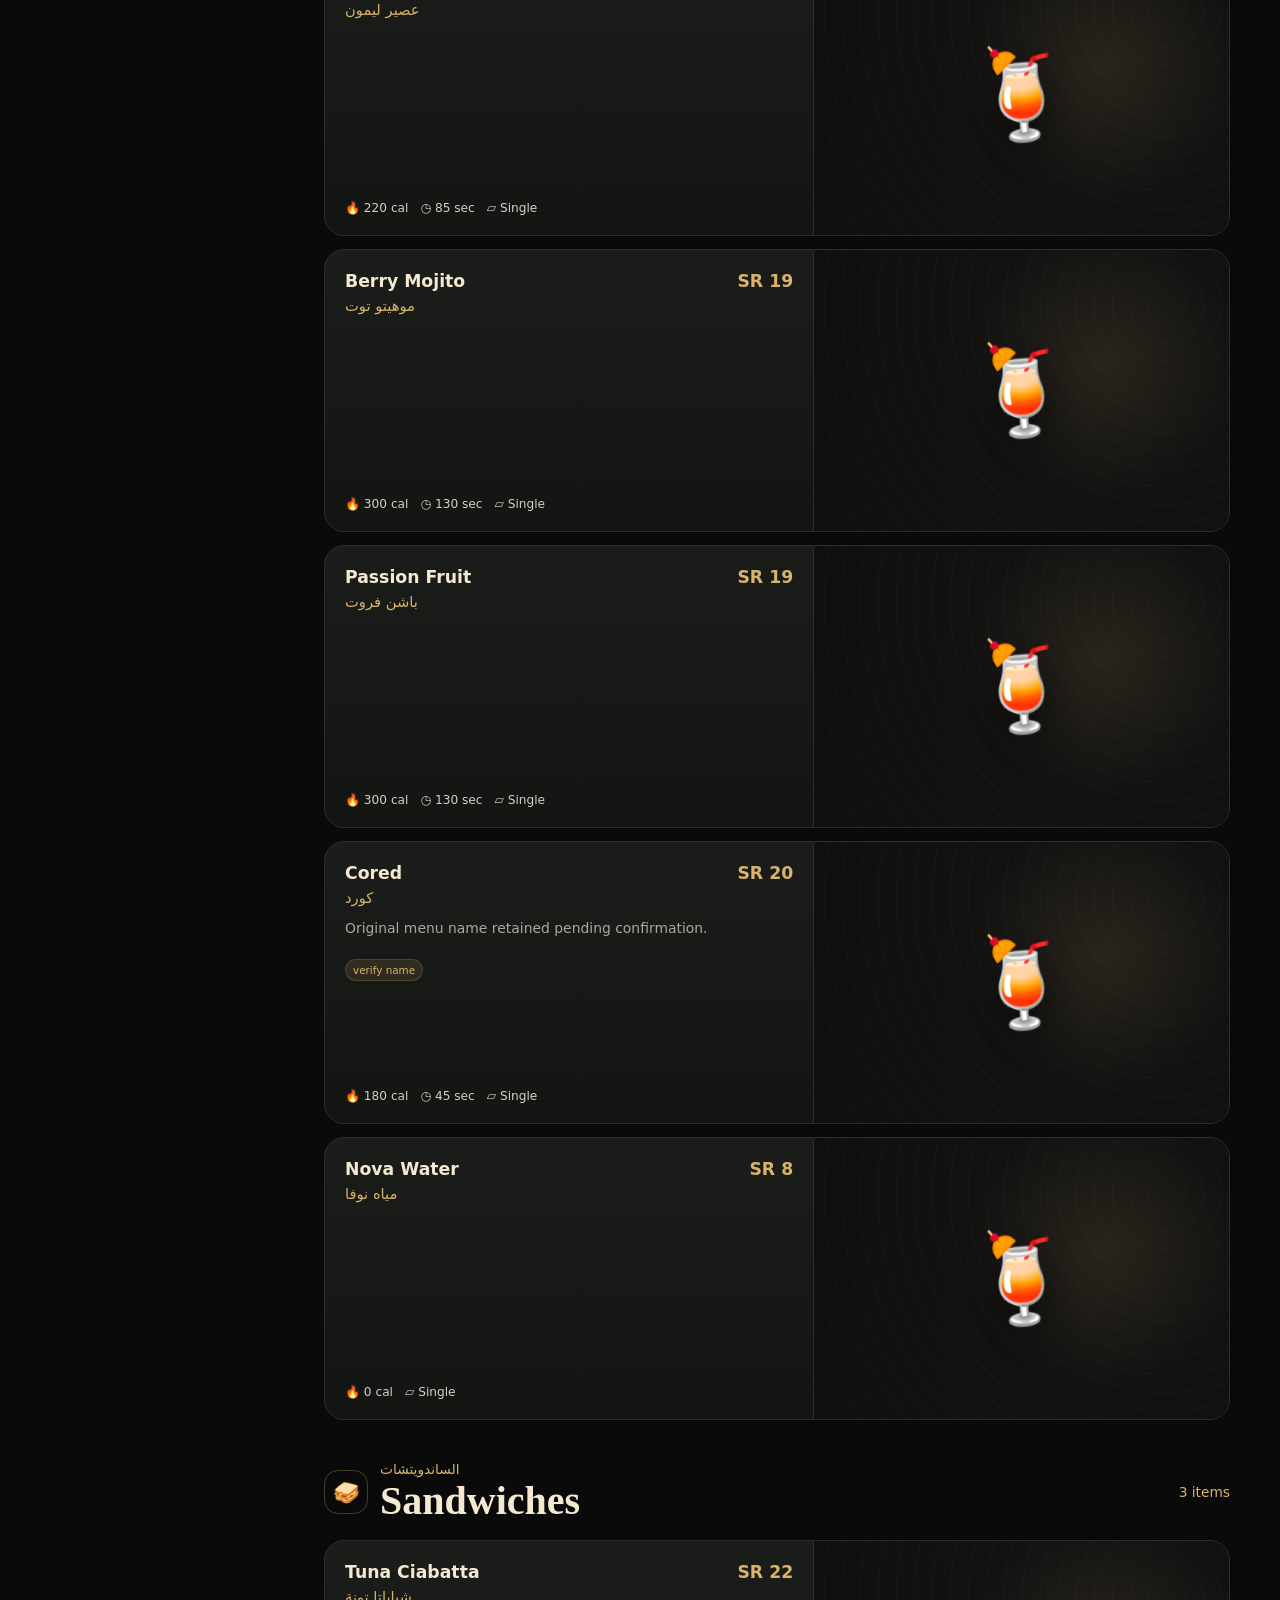
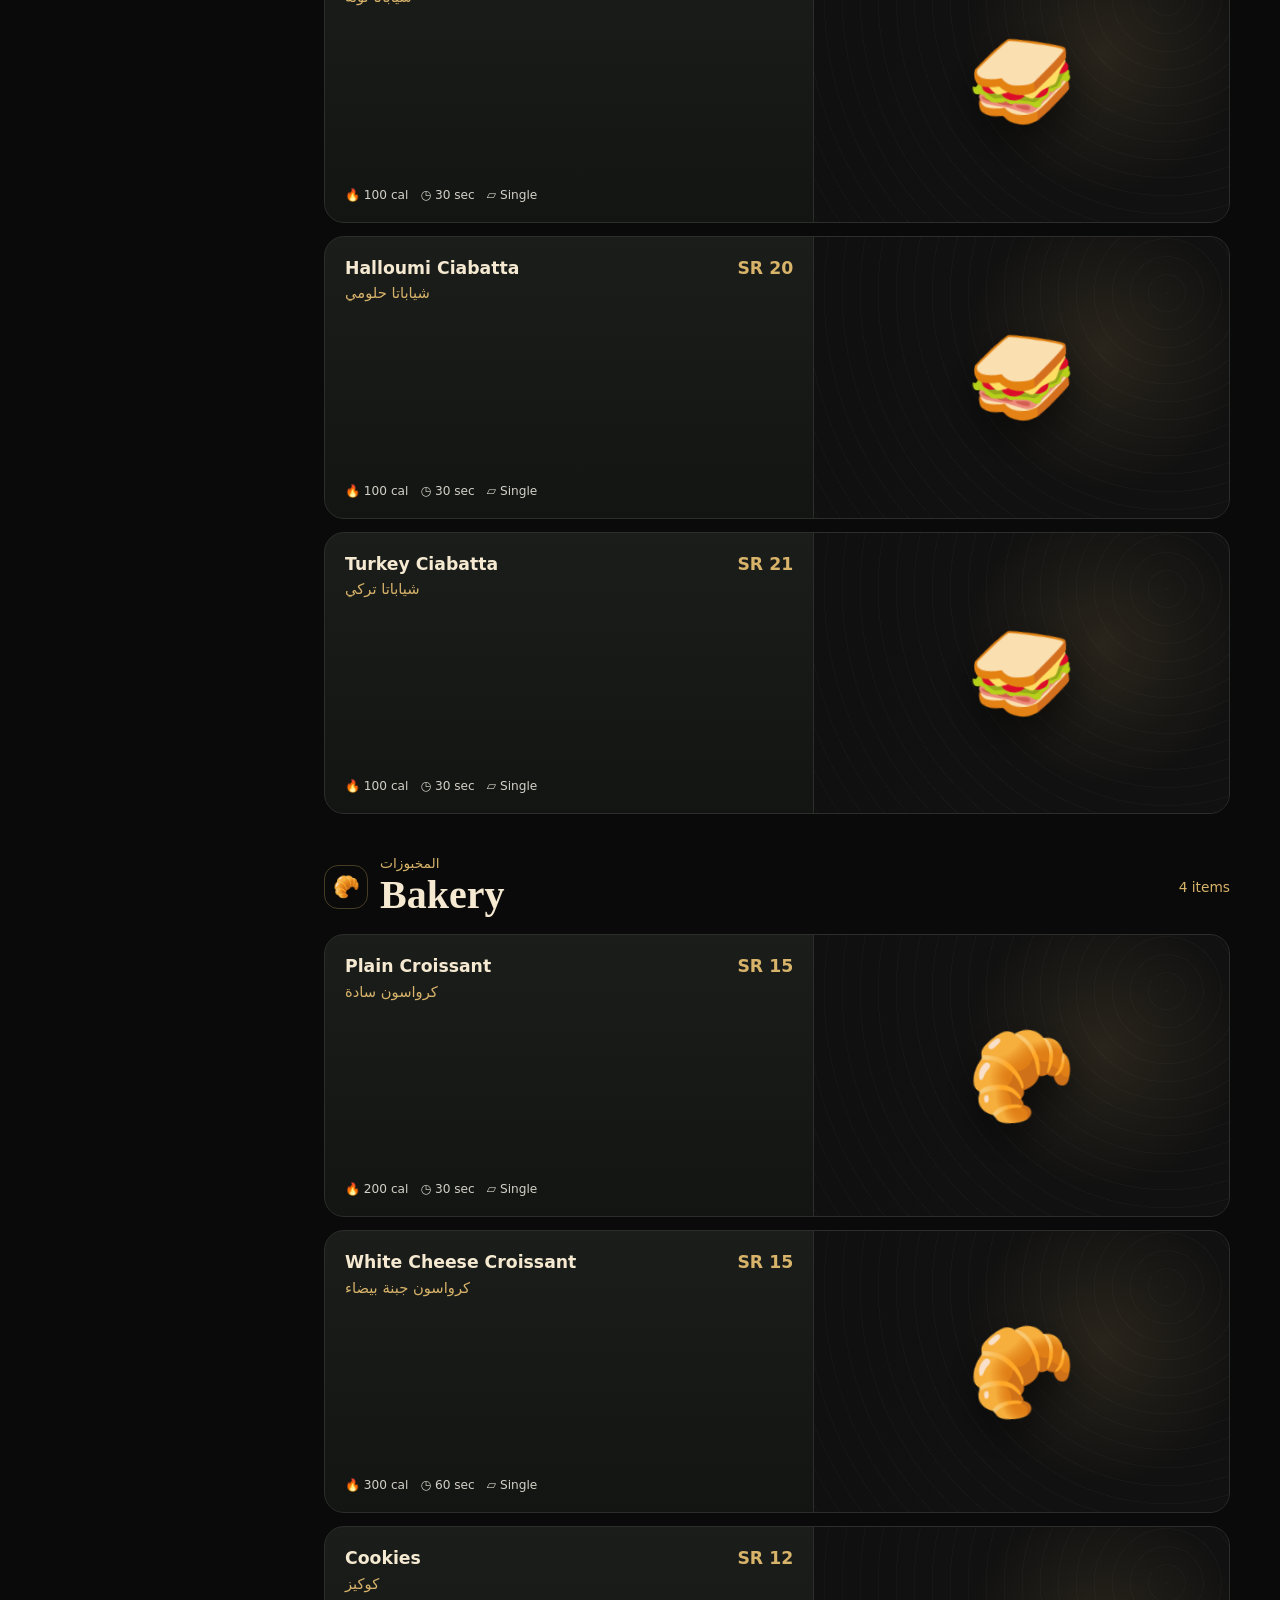
==== commit e4a64701: "Force fresh photo library and menu assets" ====
--- a/index.html
+++ b/index.html
@@ -1 +1 @@
-<!doctype html><html lang="en" dir="ltr"><head><meta charset="utf-8"><meta name="viewport" content="width=device-width,initial-scale=1,viewport-fit=cover"><meta name="theme-color" content="#070807"><meta name="description" content="Spirit Garden coffee shop digital menu"><title>Spirit Garden Menu</title><link rel="stylesheet" href="styles.css"><link rel="stylesheet" href="menu-v2.css"></head><body><header class="topbar"><div class="container topbar-inner"><a class="brand" href="#top"><div class="logo-mark">SG</div><div class="brand-copy"><strong id="brandName">Spirit Garden</strong><small id="brandAr">سبيرت جاردن</small></div></a><div class="actions"><button class="icon-btn" id="languageBtn" type="button">العربية</button><a class="btn admin-link" href="admin.html">Admin</a></div></div></header><main id="top"><section class="hero"><div class="container"><div class="hero-card"><div class="eyebrow" id="eyebrow">Digital Coffee Menu</div><h1 id="heroTitle">Spirit Garden</h1><p id="heroText">Coffee, calm and a little garden spirit</p></div><div class="toolbar"><div class="search-wrap"><span aria-hidden="true">⌕</span><input class="search" id="searchInput" type="search" placeholder="Search coffee, tea, dessert..."></div><button class="btn filter-trigger" id="filterTrigger" type="button" aria-controls="filterDrawer">☷ <span>Filters</span></button></div><nav class="chips" id="sectionChips" aria-label="Menu sections"></nav></div></section><div class="container menu-layout"><aside class="filters" id="desktopFilters"></aside><div class="menu-content" id="menuRoot"></div></div></main><footer class="footer" id="footer"><div class="container footer-inner"><div><strong>Spirit Garden</strong><div id="footerText">Prices are in Saudi Riyals.</div></div><div id="updatedText"></div></div></footer><div class="drawer-backdrop" id="drawerBackdrop"></div><aside class="filter-drawer" id="filterDrawer" aria-hidden="true"><div class="drawer-head"><strong id="drawerTitle">Filters</strong><button class="icon-btn" id="closeFilters" type="button">✕</button></div><div id="mobileFilters"></div></aside><nav class="mobile-nav" aria-label="Mobile navigation"><a class="active" href="#top"><span>☕</span><small>Menu</small></a><button type="button" id="mobileSearch"><span>⌕</span><small>Search</small></button><button type="button"><span>♡</span><small>Favorites</small></button><a href="#footer"><span>ⓘ</span><small>Info</small></a></nav><script src="data.js"></script><script src="photo-map.js"></script><script src="app.js"></script></body></html>+<!doctype html><html lang="en" dir="ltr"><head><meta charset="utf-8"><meta name="viewport" content="width=device-width,initial-scale=1,viewport-fit=cover"><meta name="theme-color" content="#070807"><meta name="description" content="Spirit Garden coffee shop digital menu"><title>Spirit Garden Menu</title><link rel="stylesheet" href="styles.css?v=20260724-4"><link rel="stylesheet" href="menu-v2.css?v=20260724-4"></head><body><header class="topbar"><div class="container topbar-inner"><a class="brand" href="#top"><div class="logo-mark">SG</div><div class="brand-copy"><strong id="brandName">Spirit Garden</strong><small id="brandAr">سبيرت جاردن</small></div></a><div class="actions"><button class="icon-btn" id="languageBtn" type="button">العربية</button><a class="btn admin-link" href="admin.html">Admin</a></div></div></header><main id="top"><section class="hero"><div class="container"><div class="hero-card"><div class="eyebrow" id="eyebrow">Digital Coffee Menu</div><h1 id="heroTitle">Spirit Garden</h1><p id="heroText">Coffee, calm and a little garden spirit</p></div><div class="toolbar"><div class="search-wrap"><span aria-hidden="true">⌕</span><input class="search" id="searchInput" type="search" placeholder="Search coffee, tea, dessert..."></div><button class="btn filter-trigger" id="filterTrigger" type="button" aria-controls="filterDrawer">☷ <span>Filters</span></button></div><nav class="chips" id="sectionChips" aria-label="Menu sections"></nav></div></section><div class="container menu-layout"><aside class="filters" id="desktopFilters"></aside><div class="menu-content" id="menuRoot"></div></div></main><footer class="footer" id="footer"><div class="container footer-inner"><div><strong>Spirit Garden</strong><div id="footerText">Prices are in Saudi Riyals.</div></div><div id="updatedText"></div></div></footer><div class="drawer-backdrop" id="drawerBackdrop"></div><aside class="filter-drawer" id="filterDrawer" aria-hidden="true"><div class="drawer-head"><strong id="drawerTitle">Filters</strong><button class="icon-btn" id="closeFilters" type="button">✕</button></div><div id="mobileFilters"></div></aside><nav class="mobile-nav" aria-label="Mobile navigation"><a class="active" href="#top"><span>☕</span><small>Menu</small></a><button type="button" id="mobileSearch"><span>⌕</span><small>Search</small></button><button type="button"><span>♡</span><small>Favorites</small></button><a href="#footer"><span>ⓘ</span><small>Info</small></a></nav><script src="data.js?v=20260724-4"></script><script src="photo-map.js?v=20260724-4"></script><script src="app.js?v=20260724-4"></script></body></html>
--- a/menu-v2.css
+++ b/menu-v2.css
@@ -1 +1 @@
-.menu-layout{display:grid;grid-template-columns:230px minmax(0,1fr);gap:24px;align-items:start}.menu-content{min-width:0}.filters{position:sticky;top:88px;display:grid;gap:14px;padding-bottom:40px}.filter-card{background:linear-gradient(180deg,#151715,#0e100e);border:1px solid var(--line);border-radius:18px;padding:16px}.filter-card h3{margin:0 0 12px;color:var(--gold);font-size:.88rem;text-transform:uppercase;letter-spacing:.08em}.filter-option{display:flex;align-items:center;justify-content:space-between;gap:12px;padding:11px 0;border-bottom:1px solid rgba(255,255,255,.07);font-size:.88rem}.filter-option:last-child{border-bottom:0}.filter-option input{accent-color:var(--gold);width:18px;height:18px}.range{width:100%;accent-color:var(--gold)}.range-label{display:flex;justify-content:space-between;color:var(--muted);font-size:.75rem;margin-top:8px}.range-label strong{color:var(--gold)}.clear-filters{width:100%;border:1px solid var(--gold);background:transparent;color:var(--gold);border-radius:13px;padding:11px;cursor:pointer;font-weight:800}.filter-trigger{display:none}.filter-drawer,.drawer-backdrop{display:none}.chips{padding-bottom:18px}.chip{min-width:112px;min-height:88px;border-radius:16px}.chip span{font-size:1.8rem}.chip b{font-size:.72rem;white-space:normal;line-height:1.15}.grid{grid-template-columns:1fr}.card{grid-template-columns:minmax(0,1fr) 42%;min-height:190px}.product-media img{position:absolute;inset:0;width:100%;height:100%;object-fit:cover;opacity:0;transition:opacity .2s}.product-media.has-image img{opacity:1}.product-media.has-image .fallback-icon{display:none}.fallback-icon{font-size:clamp(3.2rem,7vw,5.5rem);filter:drop-shadow(0 16px 20px rgba(0,0,0,.55));z-index:1}.product-media:before{content:"";position:absolute;inset:0;background:linear-gradient(90deg,rgba(10,11,10,.22),transparent 36%);z-index:1;pointer-events:none}.title-row{align-items:baseline}.price{font-size:1.08rem}.section{padding-top:16px}@media(min-width:1200px){.menu-layout{grid-template-columns:250px minmax(0,1fr)}.card{grid-template-columns:minmax(0,1fr) 46%}.grid{gap:13px}}@media(max-width:900px){.menu-layout{display:block}.filters{display:none}.filter-trigger{display:inline-flex;align-items:center;justify-content:center;gap:7px}.filter-drawer{display:block;position:fixed;z-index:100;top:0;bottom:0;right:0;width:min(360px,88vw);background:#0b0c0b;border-left:1px solid var(--line);padding:18px;overflow:auto;transform:translateX(105%);transition:transform .25s ease}.filter-drawer.open{transform:translateX(0)}body[dir=rtl] .filter-drawer{right:auto;left:0;border-left:0;border-right:1px solid var(--line);transform:translateX(-105%)}body[dir=rtl] .filter-drawer.open{transform:translateX(0)}.drawer-head{display:flex;align-items:center;justify-content:space-between;margin-bottom:18px}.drawer-backdrop{display:block;position:fixed;inset:0;z-index:90;background:rgba(0,0,0,.64);opacity:0;visibility:hidden;transition:.2s}.drawer-backdrop.open{opacity:1;visibility:visible}.drawer-open{overflow:hidden}.filter-drawer .filter-card{margin-bottom:12px}.filter-drawer .clear-filters{margin-bottom:30px}}@media(max-width:620px){.hero-card{display:none}.hero{padding-top:8px}.toolbar{margin-top:4px}.filter-trigger{width:48px;padding:0;font-size:0}.filter-trigger:first-letter{font-size:1.3rem}.chips{gap:8px}.chip{min-width:88px;min-height:92px;padding:8px 7px}.chip span{font-size:1.55rem}.chip b{font-size:.66rem}.card{grid-template-columns:minmax(0,1fr) 39%;min-height:188px}.card-content{padding:14px 11px 11px 14px}.product-media{min-height:188px}.title-row{align-items:flex-start}.card h3{font-size:.96rem}.price{font-size:.92rem}.description{font-size:.77rem}.meta{font-size:.65rem;gap:7px}.section-head{margin-bottom:12px}.filter-drawer{padding-top:calc(18px + env(safe-area-inset-top))}}+.menu-layout{display:grid;grid-template-columns:230px minmax(0,1fr);gap:24px;align-items:start}.menu-content{min-width:0}.filters{position:sticky;top:88px;display:grid;gap:14px;padding-bottom:40px}.filter-card{background:linear-gradient(180deg,#151715,#0e100e);border:1px solid var(--line);border-radius:18px;padding:16px}.filter-card h3{margin:0 0 12px;color:var(--gold);font-size:.88rem;text-transform:uppercase;letter-spacing:.08em}.filter-option{display:flex;align-items:center;justify-content:space-between;gap:12px;padding:11px 0;border-bottom:1px solid rgba(255,255,255,.07);font-size:.88rem}.filter-option:last-child{border-bottom:0}.filter-option input{accent-color:var(--gold);width:18px;height:18px}.range{width:100%;accent-color:var(--gold)}.range-label{display:flex;justify-content:space-between;color:var(--muted);font-size:.75rem;margin-top:8px}.range-label strong{color:var(--gold)}.clear-filters{width:100%;border:1px solid var(--gold);background:transparent;color:var(--gold);border-radius:13px;padding:11px;cursor:pointer;font-weight:800}.filter-trigger{display:none}.filter-drawer,.drawer-backdrop{display:none}.chips{padding-bottom:18px}.chip{min-width:112px;min-height:88px;border-radius:16px}.chip span{font-size:1.8rem}.chip b{font-size:.72rem;white-space:normal;line-height:1.15}.grid{grid-template-columns:1fr}.card{grid-template-columns:minmax(0,1fr) 42%;min-height:190px}.product-media{position:relative;overflow:hidden;min-width:0;aspect-ratio:1.48/1;background:radial-gradient(circle at 70% 40%,rgba(216,179,106,.12),transparent 42%),#111}.product-media img{position:absolute;inset:0;width:100%;height:100%;max-width:none;object-fit:cover;object-position:center;opacity:0;transition:opacity .25s ease;display:block}.product-media.has-image img{opacity:1}.product-media.has-image .fallback-icon{display:none}.product-media.is-loading:after{content:"";position:absolute;inset:0;background:linear-gradient(110deg,transparent 25%,rgba(255,255,255,.055) 42%,transparent 60%);transform:translateX(-100%);animation:photoShimmer 1.4s infinite}.fallback-icon{font-size:clamp(3.2rem,7vw,5.5rem);filter:drop-shadow(0 16px 20px rgba(0,0,0,.55));z-index:1}.product-media:before{content:"";position:absolute;inset:0;background:linear-gradient(90deg,rgba(10,11,10,.2),transparent 36%);z-index:1;pointer-events:none}.title-row{align-items:baseline}.price{font-size:1.08rem}.section{padding-top:16px}@keyframes photoShimmer{to{transform:translateX(100%)}}@media(min-width:1200px){.menu-layout{grid-template-columns:250px minmax(0,1fr)}.card{grid-template-columns:minmax(0,1fr) 46%}.grid{gap:13px}}@media(max-width:900px){.menu-layout{display:block}.filters{display:none}.filter-trigger{display:inline-flex;align-items:center;justify-content:center;gap:7px}.filter-drawer{display:block;position:fixed;z-index:100;top:0;bottom:0;right:0;width:min(360px,88vw);background:#0b0c0b;border-left:1px solid var(--line);padding:18px;overflow:auto;transform:translateX(105%);transition:transform .25s ease}.filter-drawer.open{transform:translateX(0)}body[dir=rtl] .filter-drawer{right:auto;left:0;border-left:0;border-right:1px solid var(--line);transform:translateX(-105%)}body[dir=rtl] .filter-drawer.open{transform:translateX(0)}.drawer-head{display:flex;align-items:center;justify-content:space-between;margin-bottom:18px}.drawer-backdrop{display:block;position:fixed;inset:0;z-index:90;background:rgba(0,0,0,.64);opacity:0;visibility:hidden;transition:.2s}.drawer-backdrop.open{opacity:1;visibility:visible}.drawer-open{overflow:hidden}.filter-drawer .filter-card{margin-bottom:12px}.filter-drawer .clear-filters{margin-bottom:30px}}@media(max-width:620px){.hero-card{display:none}.hero{padding-top:8px}.toolbar{margin-top:4px}.filter-trigger{width:48px;padding:0;font-size:0}.filter-trigger:first-letter{font-size:1.3rem}.chips{gap:8px}.chip{min-width:88px;min-height:92px;padding:8px 7px}.chip span{font-size:1.55rem}.chip b{font-size:.66rem}.card{grid-template-columns:minmax(0,1fr) 39%;min-height:188px}.card-content{padding:14px 11px 11px 14px}.product-media{height:188px;min-height:188px;aspect-ratio:auto}.title-row{align-items:flex-start}.card h3{font-size:.96rem}.price{font-size:.92rem}.description{font-size:.77rem}.meta{font-size:.65rem;gap:7px}.section-head{margin-bottom:12px}.filter-drawer{padding-top:calc(18px + env(safe-area-inset-top))}}
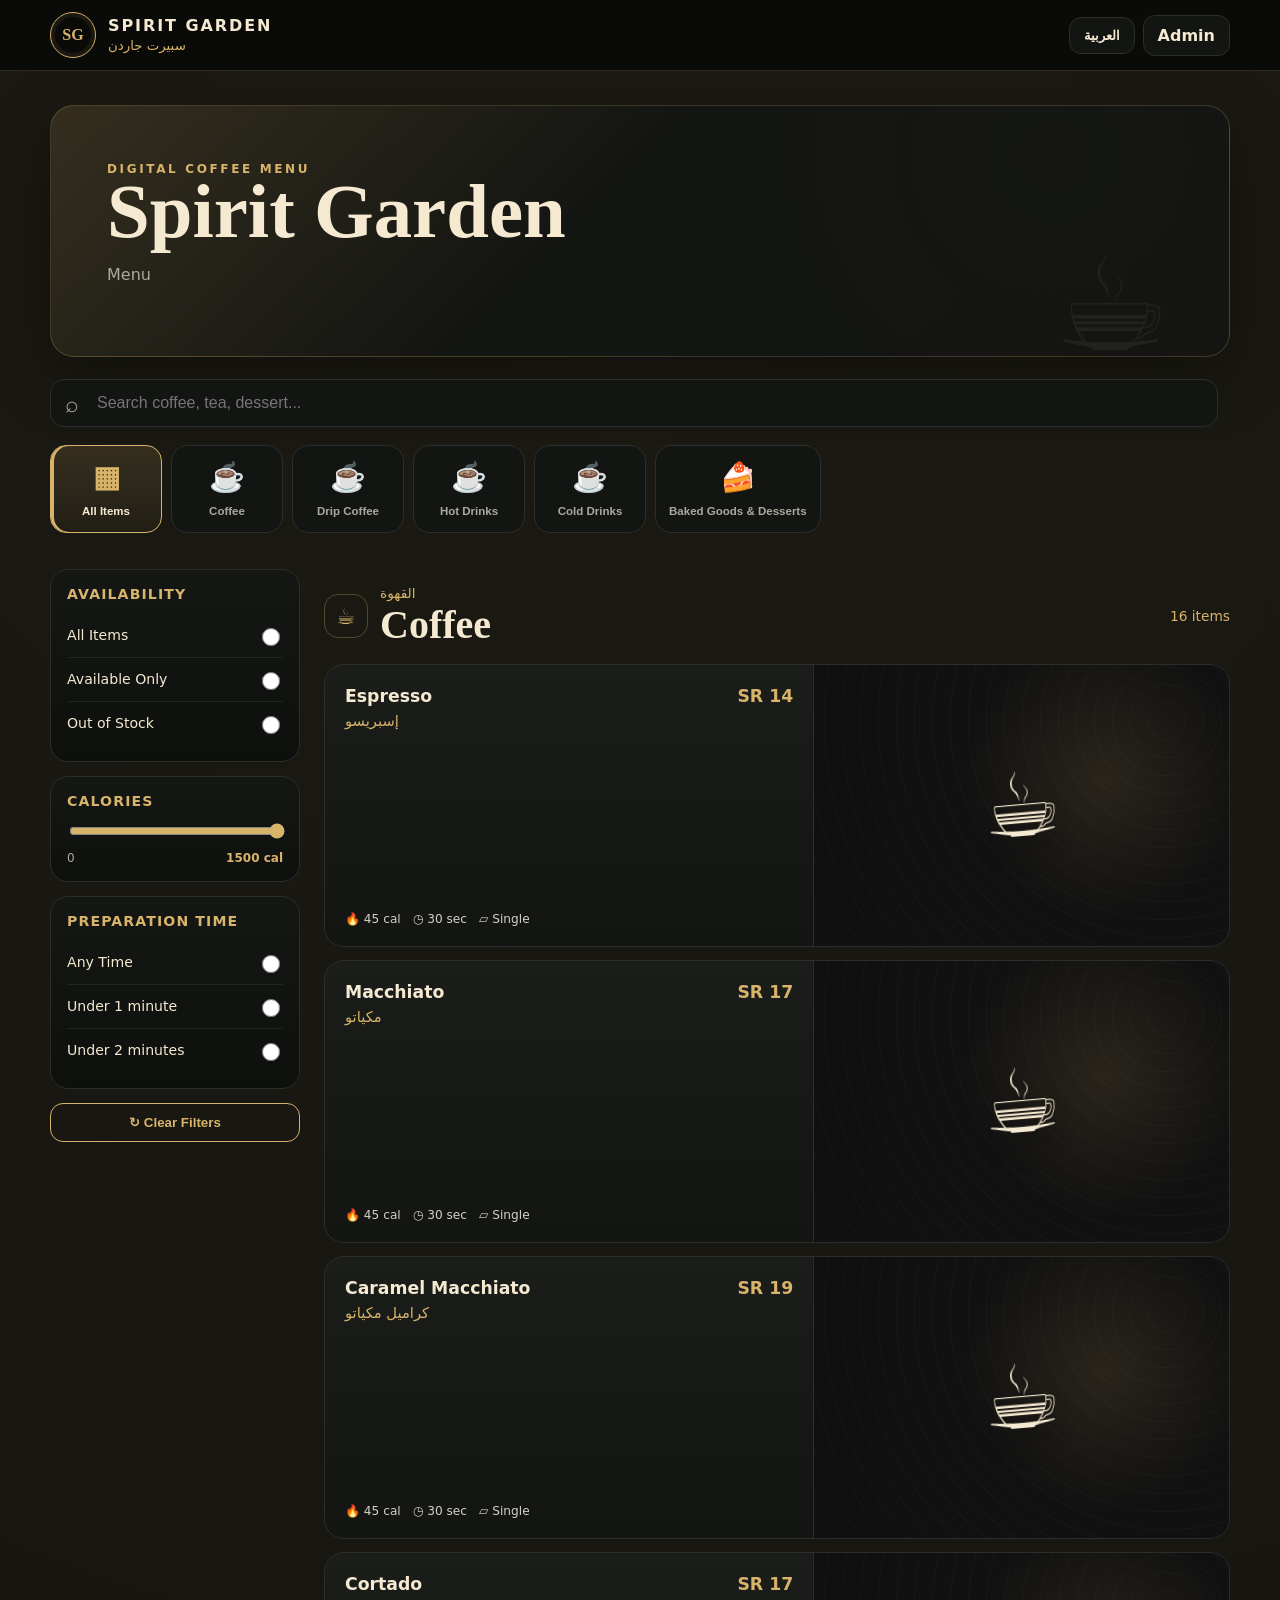
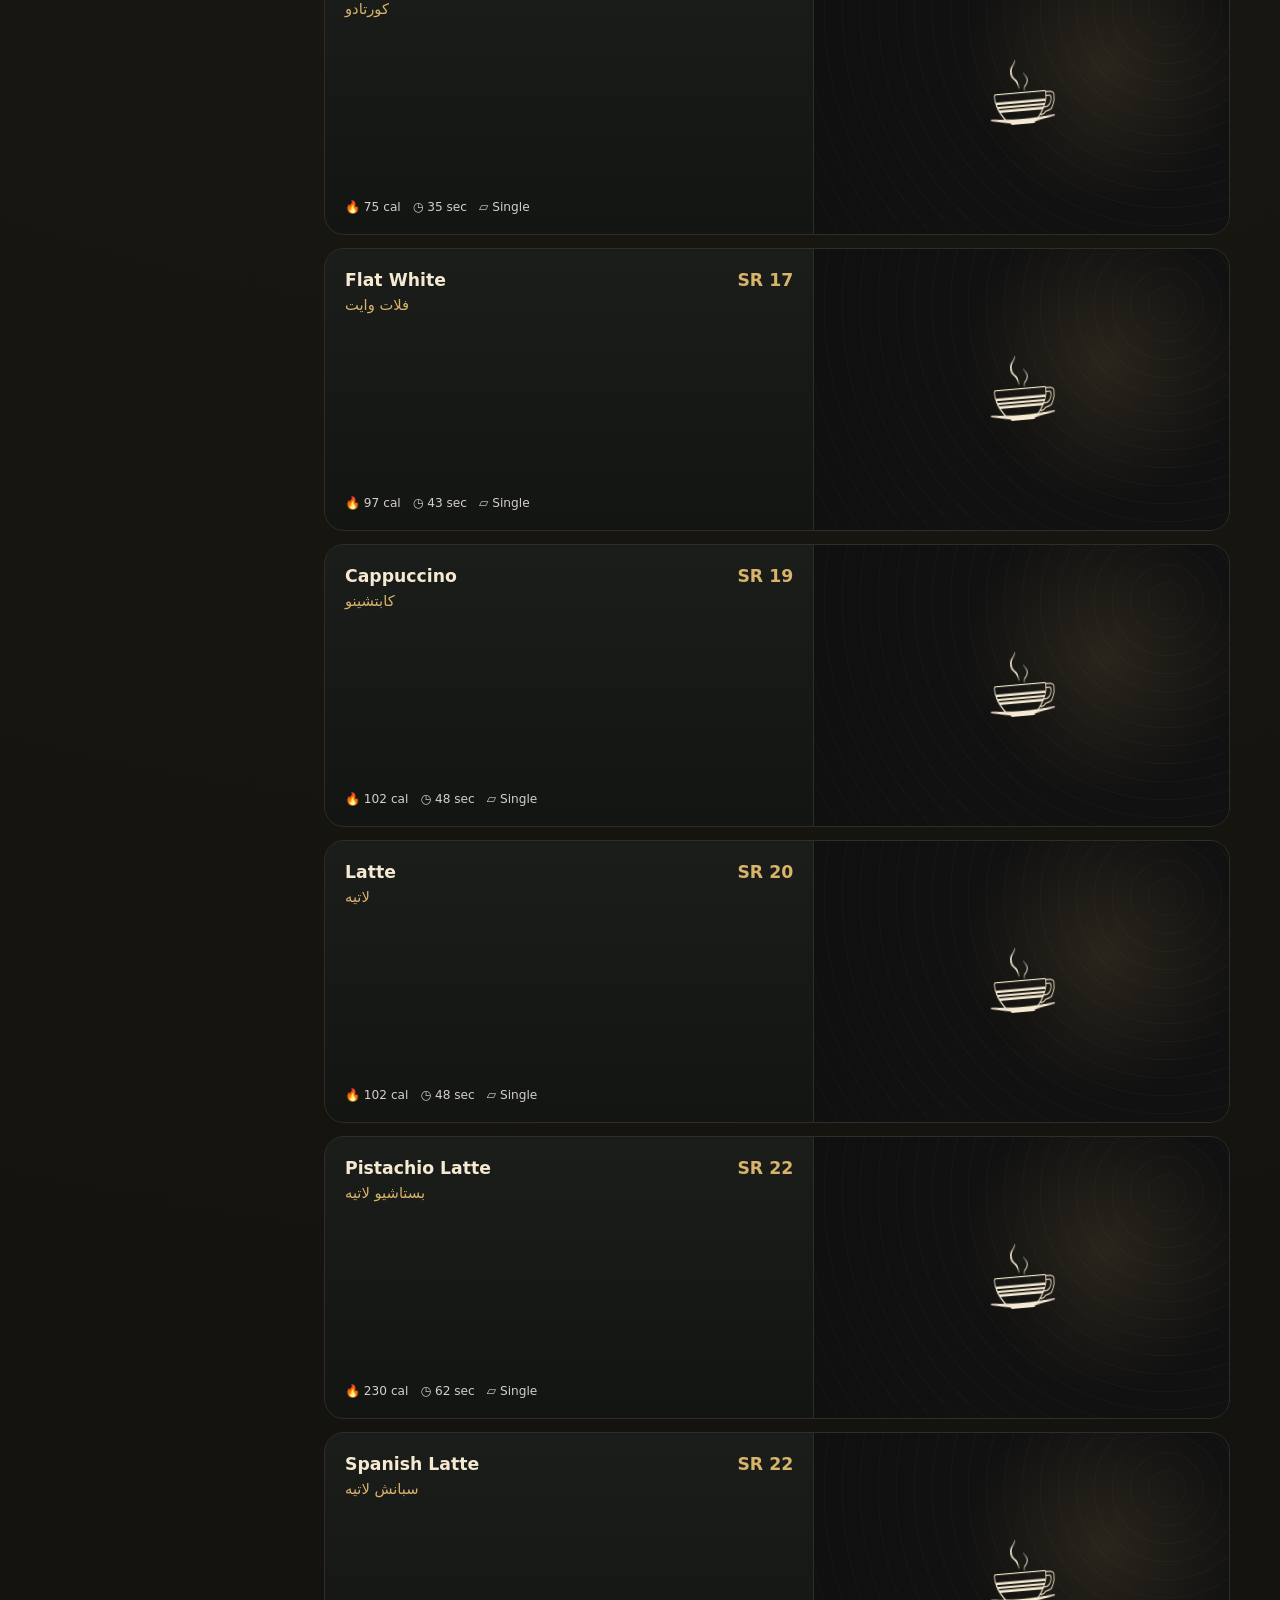
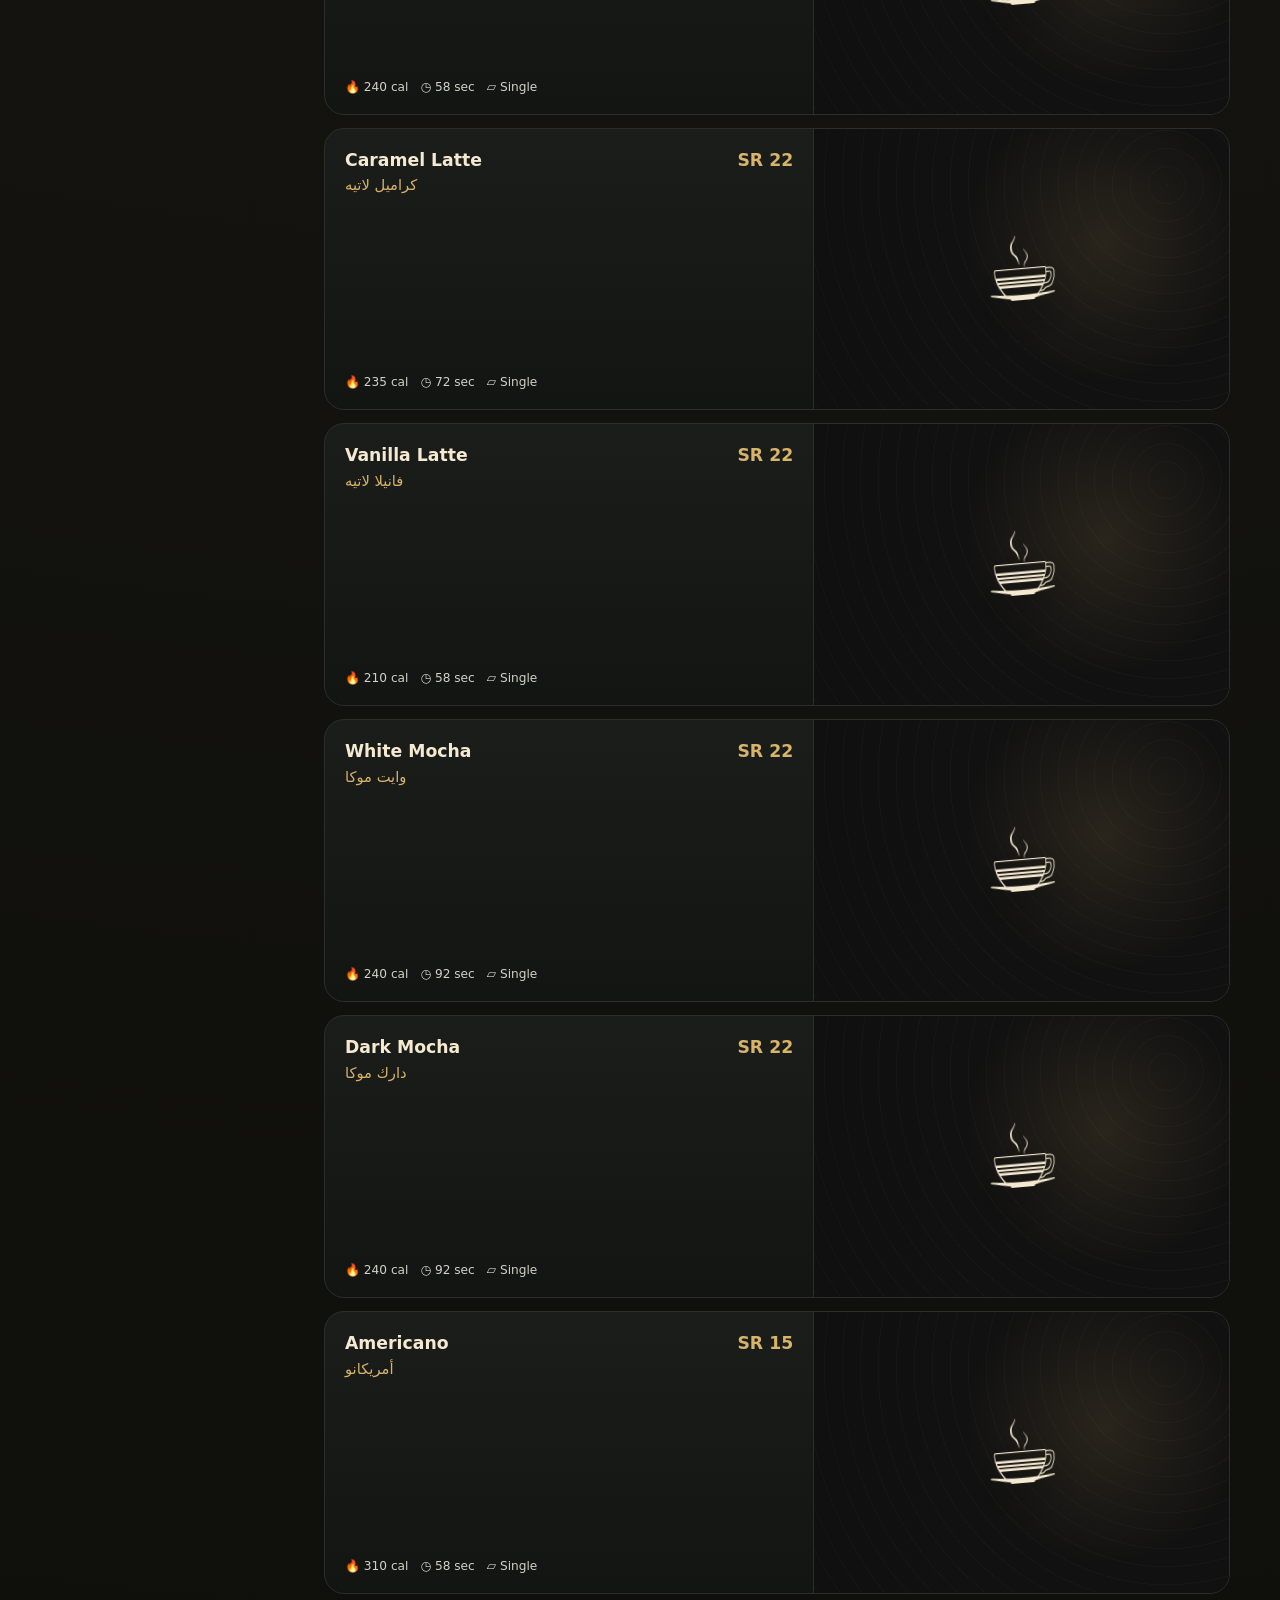
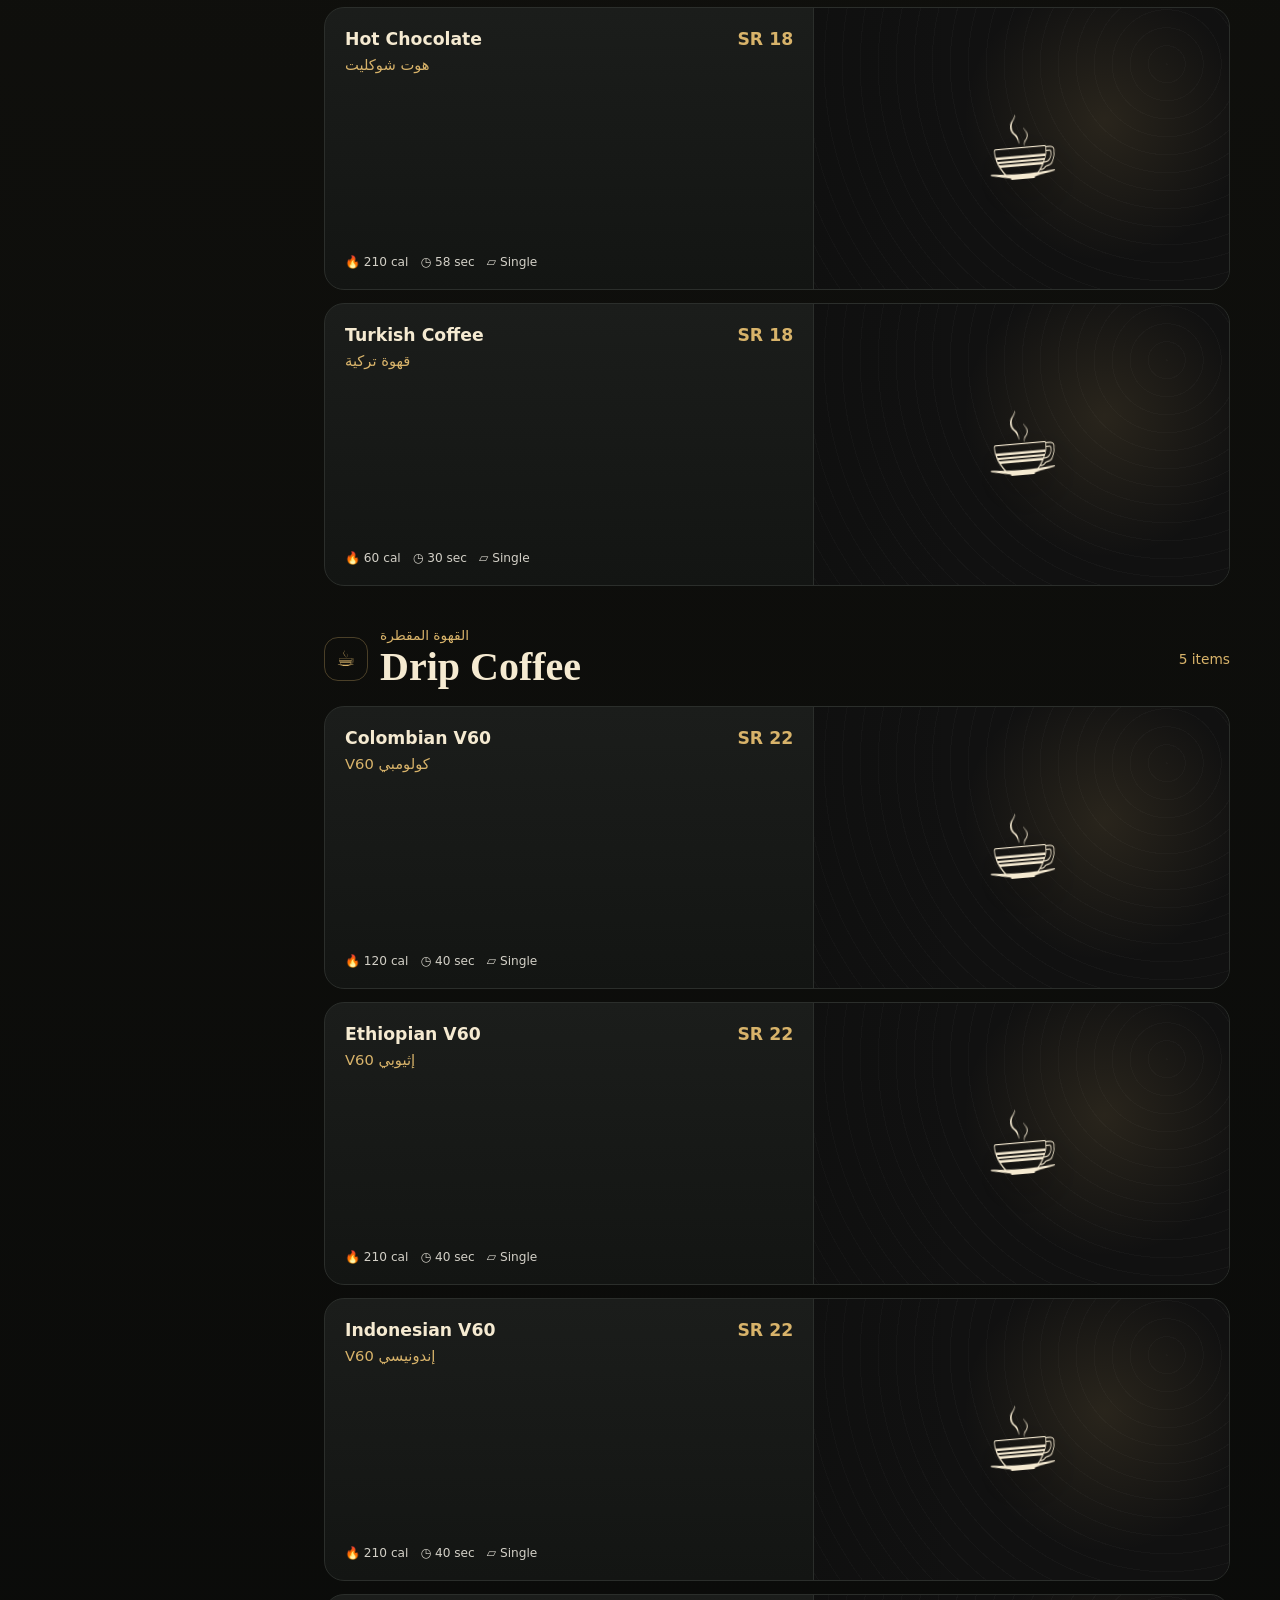
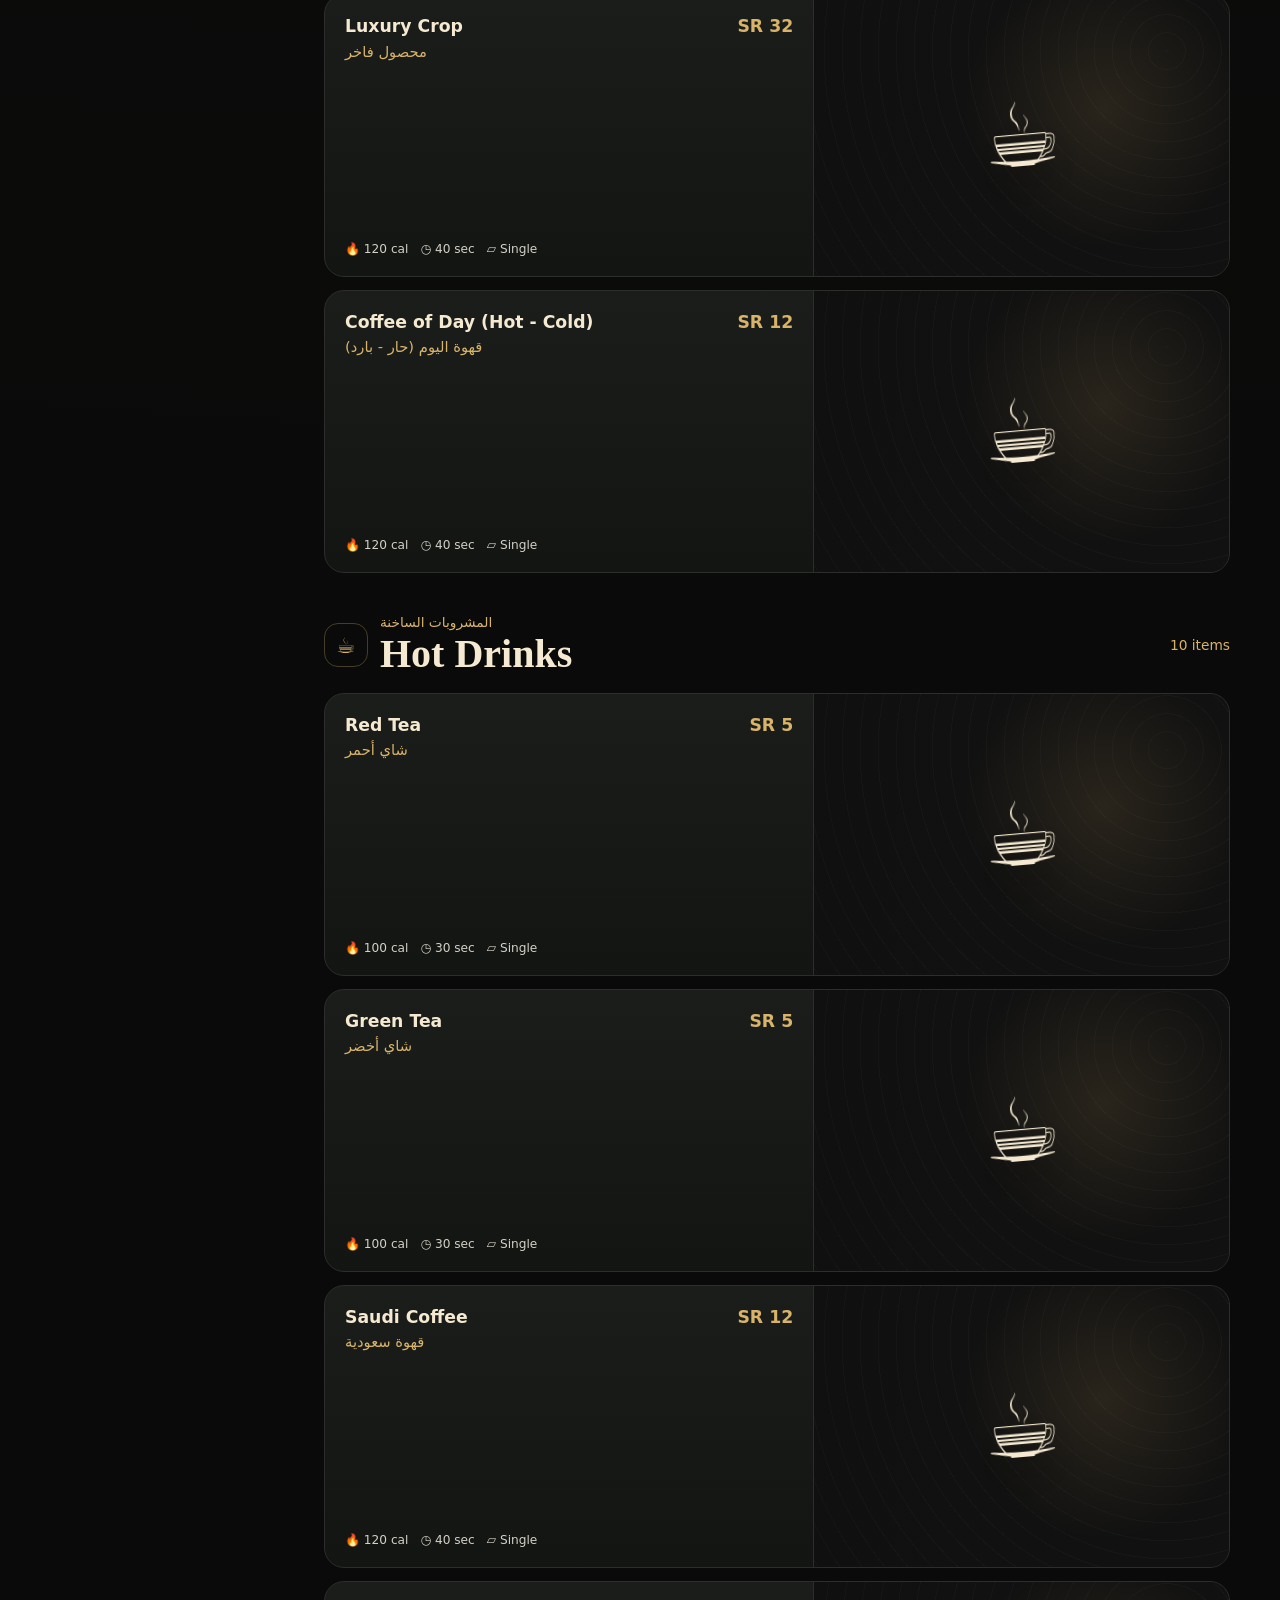
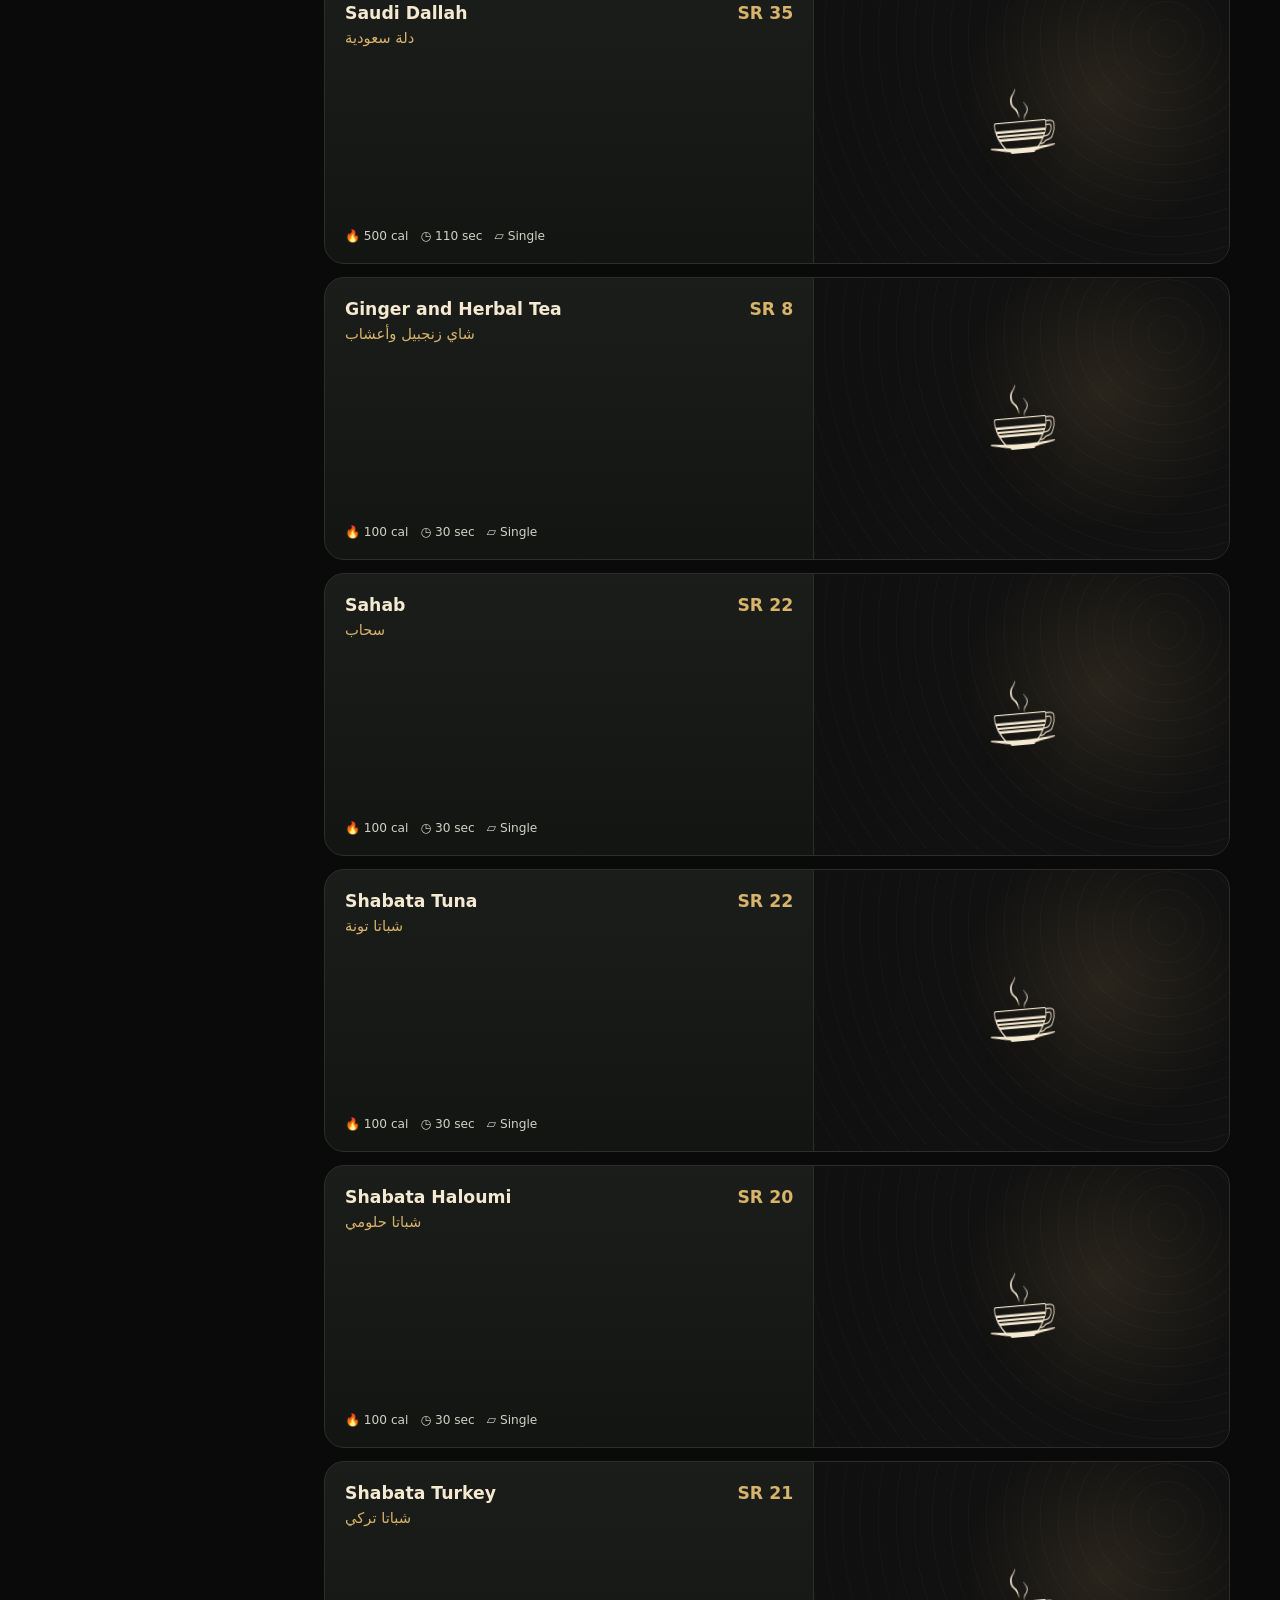
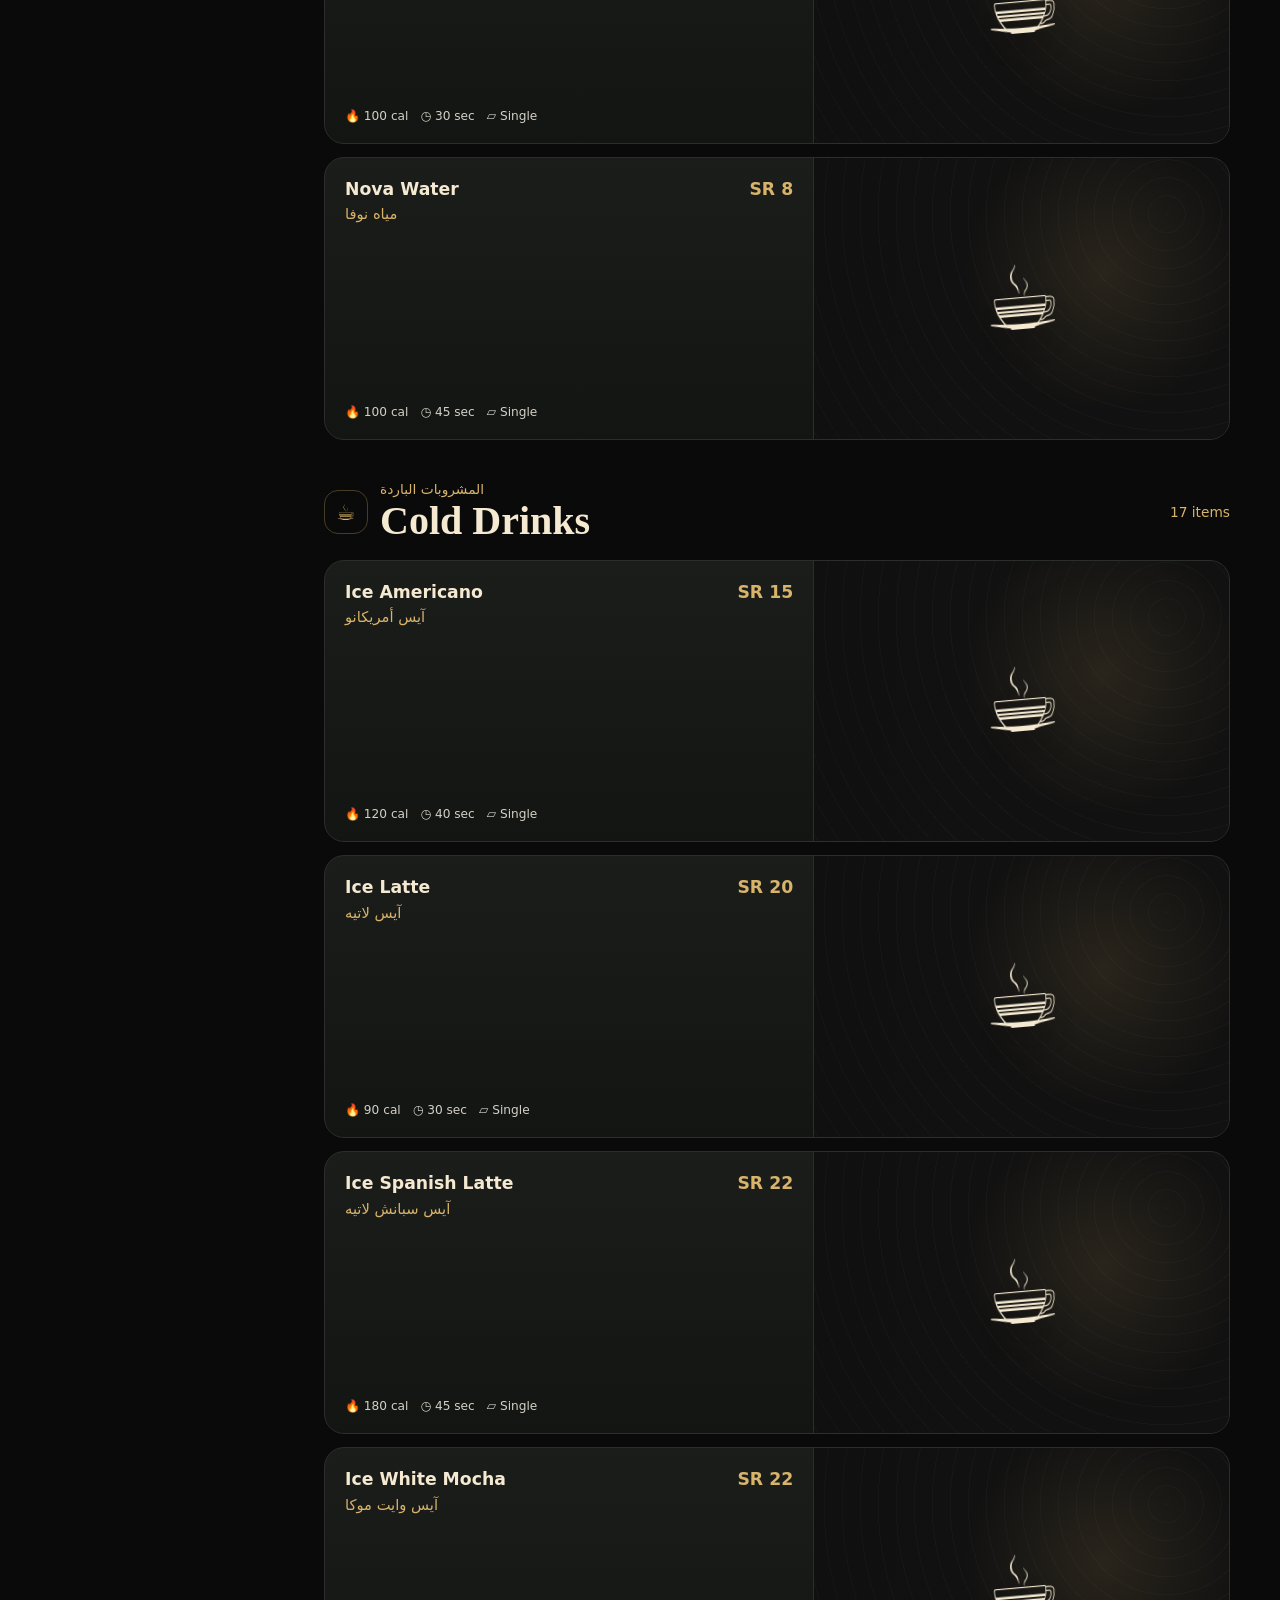
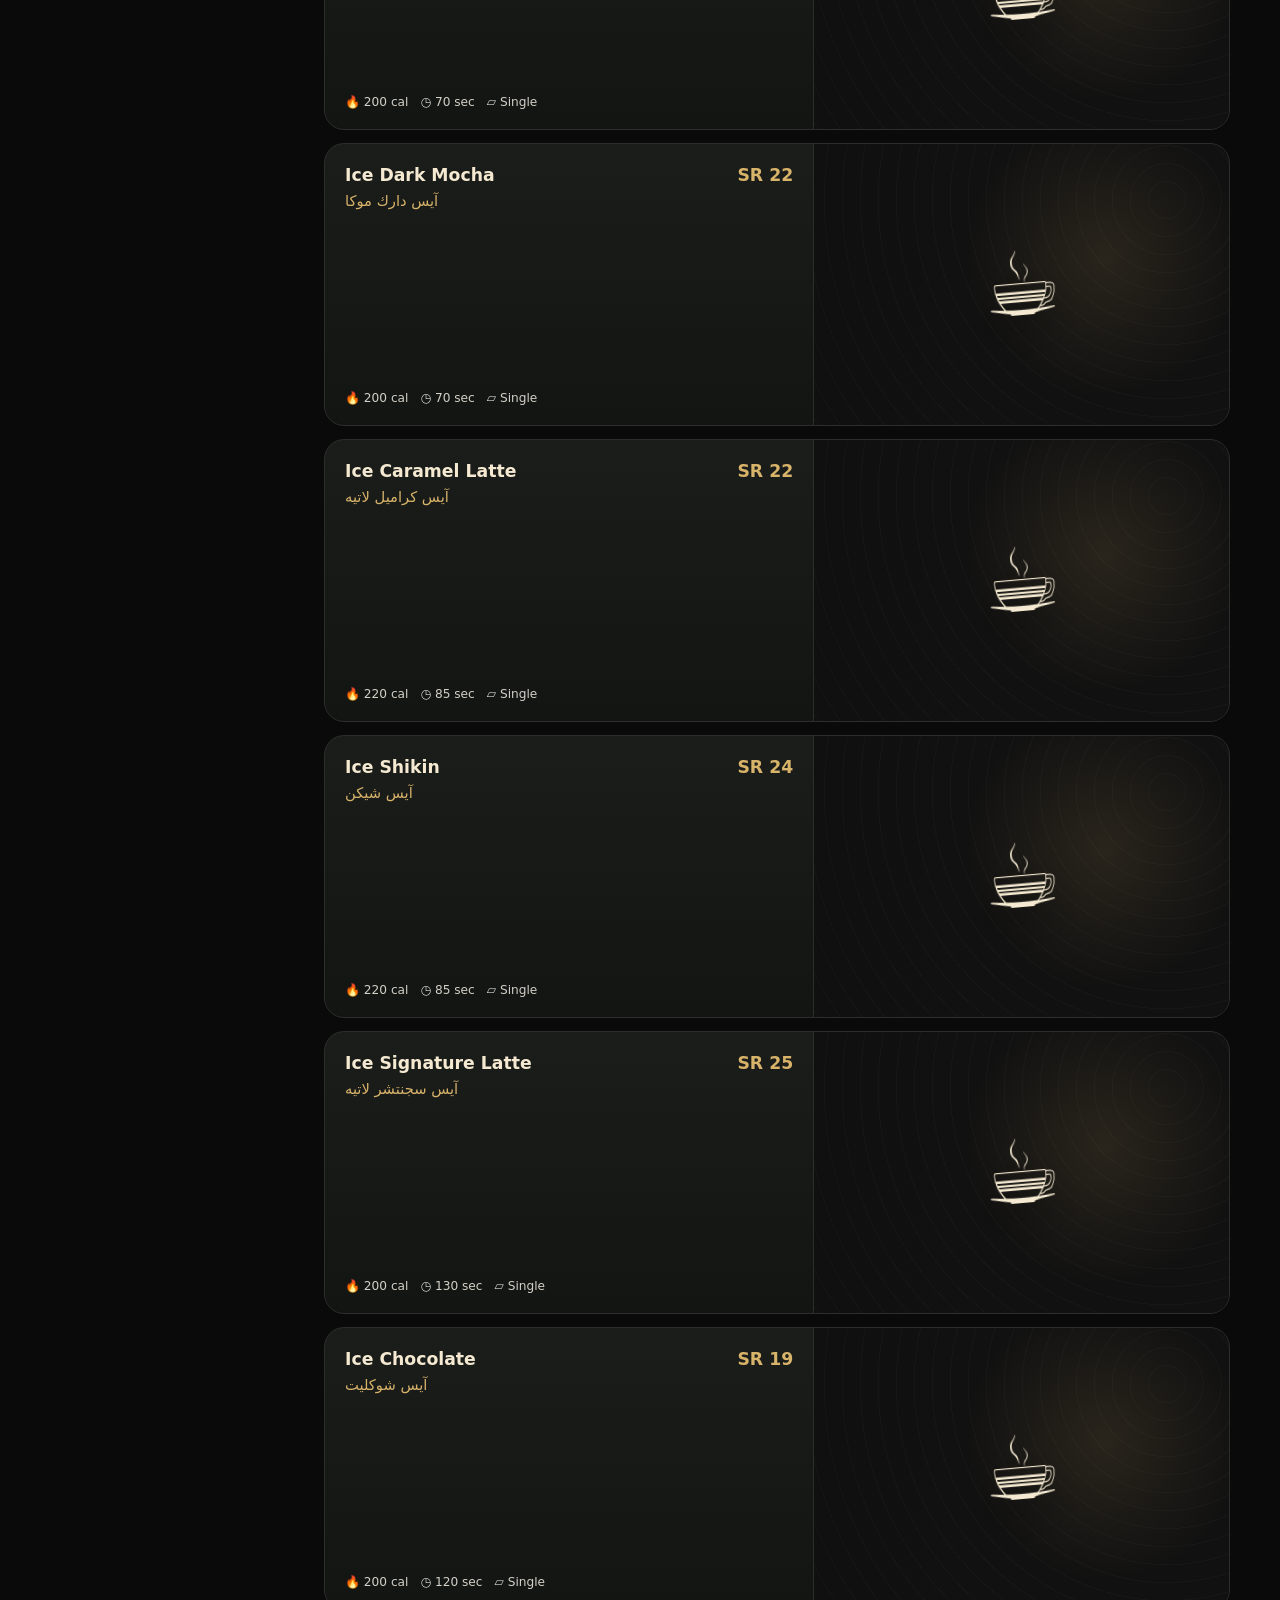
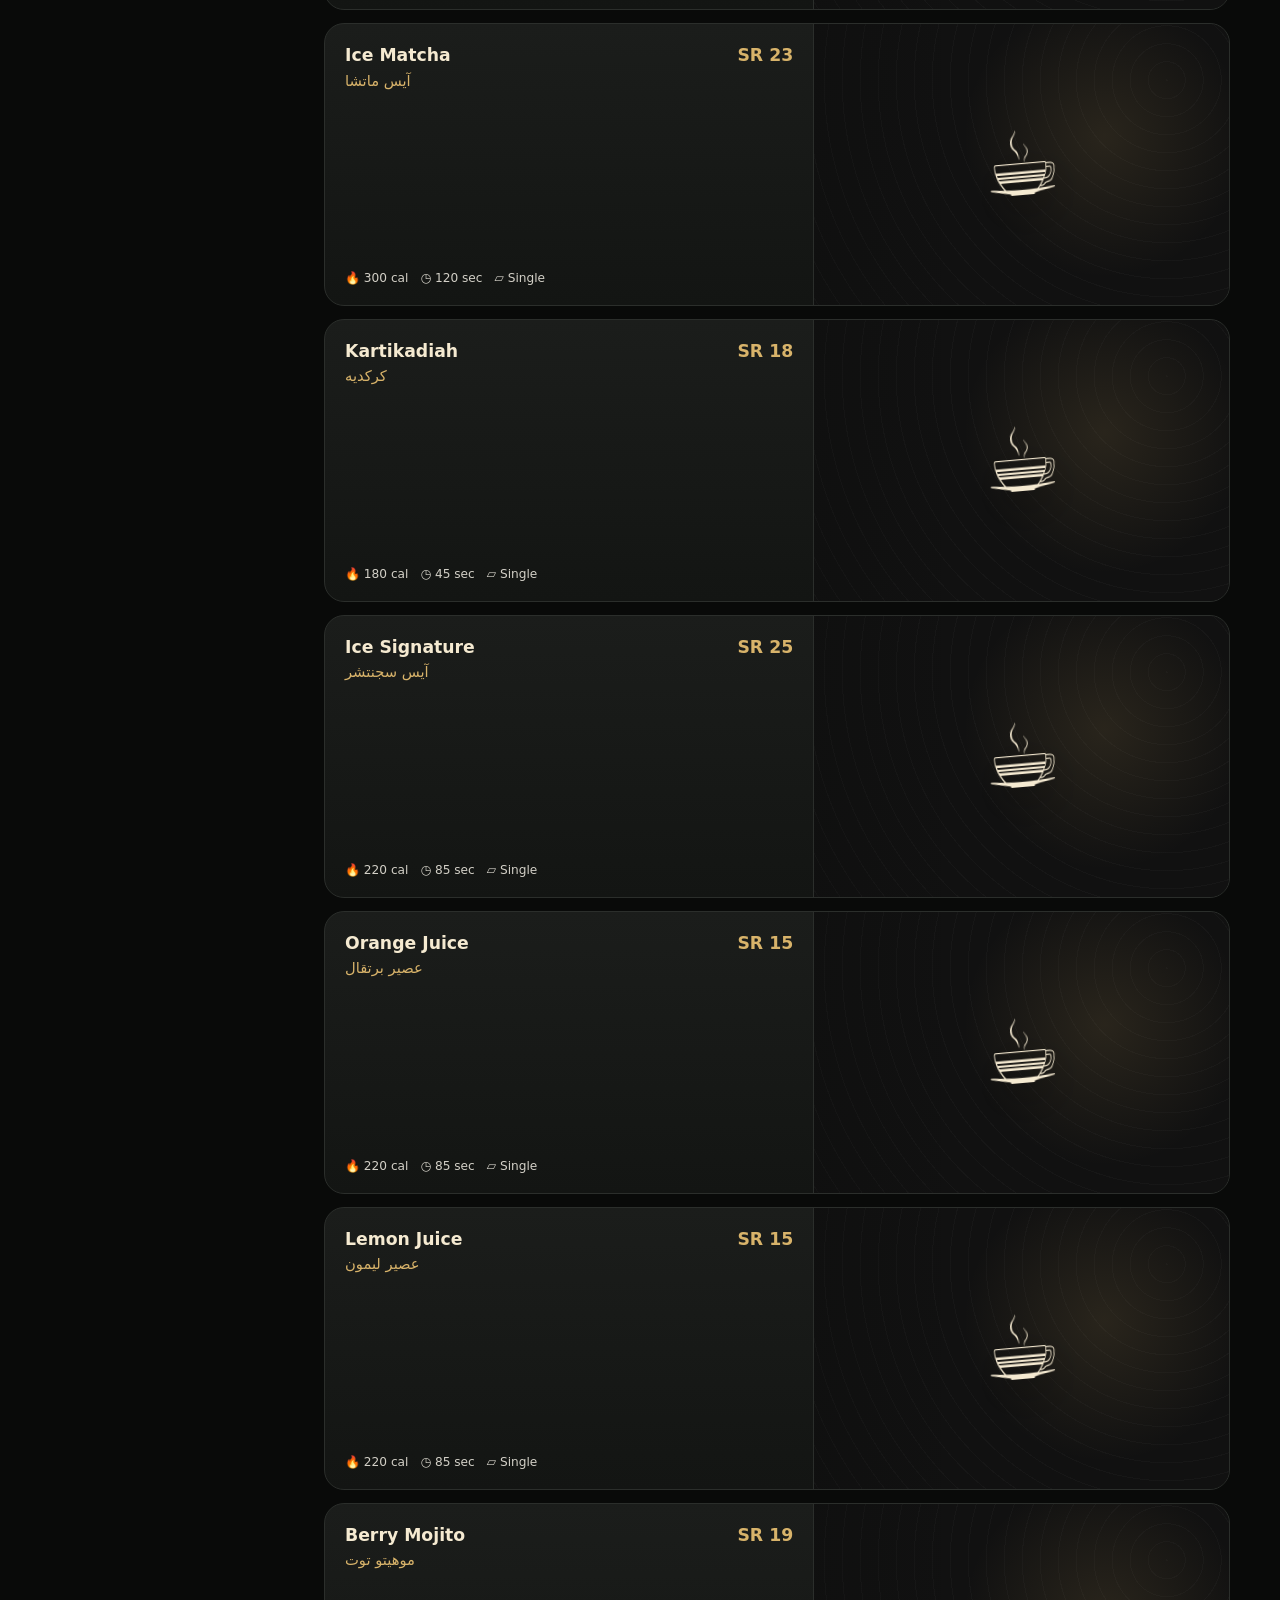
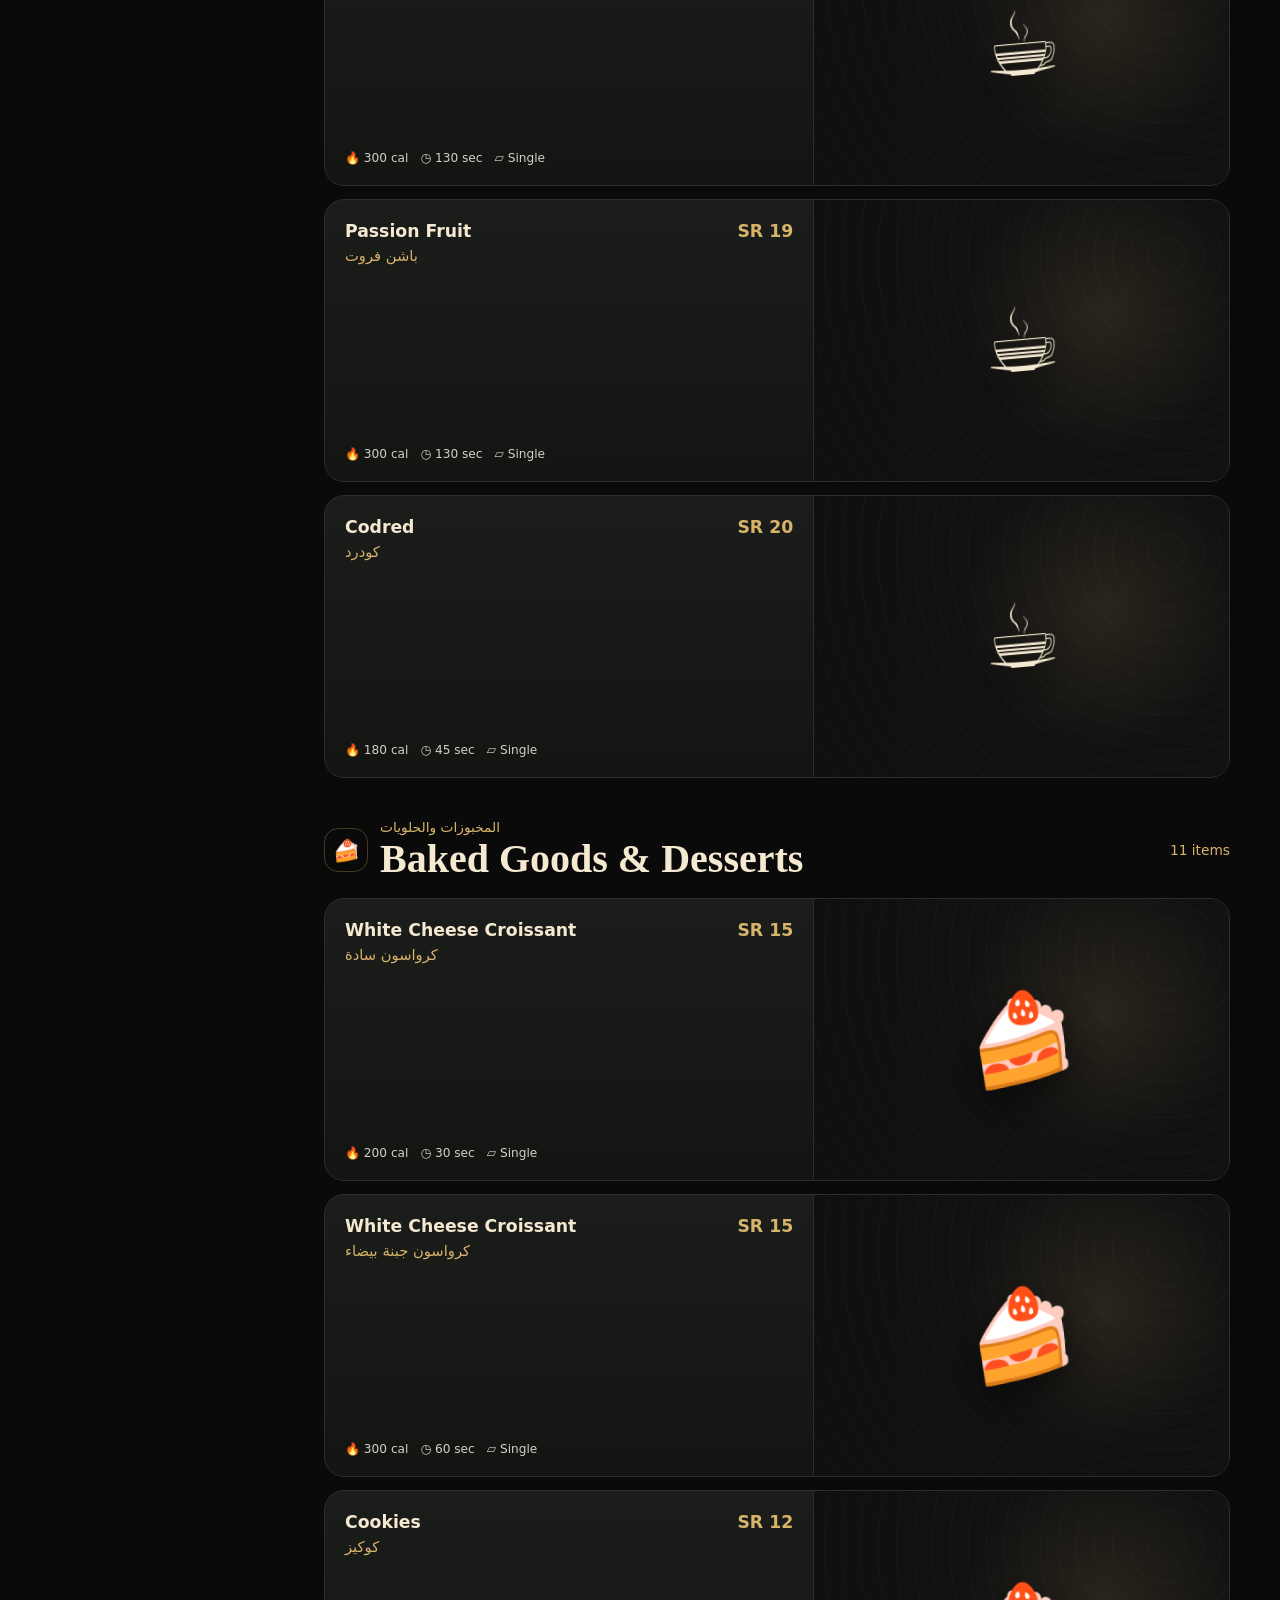
==== commit eb6aaa72: "Load exact PDF menu and reset cached old items" ====
--- a/index.html
+++ b/index.html
@@ -1 +1 @@
-<!doctype html><html lang="en" dir="ltr"><head><meta charset="utf-8"><meta name="viewport" content="width=device-width,initial-scale=1,viewport-fit=cover"><meta name="theme-color" content="#070807"><meta name="description" content="Spirit Garden coffee shop digital menu"><title>Spirit Garden Menu</title><link rel="stylesheet" href="styles.css?v=20260724-4"><link rel="stylesheet" href="menu-v2.css?v=20260724-4"></head><body><header class="topbar"><div class="container topbar-inner"><a class="brand" href="#top"><div class="logo-mark">SG</div><div class="brand-copy"><strong id="brandName">Spirit Garden</strong><small id="brandAr">سبيرت جاردن</small></div></a><div class="actions"><button class="icon-btn" id="languageBtn" type="button">العربية</button><a class="btn admin-link" href="admin.html">Admin</a></div></div></header><main id="top"><section class="hero"><div class="container"><div class="hero-card"><div class="eyebrow" id="eyebrow">Digital Coffee Menu</div><h1 id="heroTitle">Spirit Garden</h1><p id="heroText">Coffee, calm and a little garden spirit</p></div><div class="toolbar"><div class="search-wrap"><span aria-hidden="true">⌕</span><input class="search" id="searchInput" type="search" placeholder="Search coffee, tea, dessert..."></div><button class="btn filter-trigger" id="filterTrigger" type="button" aria-controls="filterDrawer">☷ <span>Filters</span></button></div><nav class="chips" id="sectionChips" aria-label="Menu sections"></nav></div></section><div class="container menu-layout"><aside class="filters" id="desktopFilters"></aside><div class="menu-content" id="menuRoot"></div></div></main><footer class="footer" id="footer"><div class="container footer-inner"><div><strong>Spirit Garden</strong><div id="footerText">Prices are in Saudi Riyals.</div></div><div id="updatedText"></div></div></footer><div class="drawer-backdrop" id="drawerBackdrop"></div><aside class="filter-drawer" id="filterDrawer" aria-hidden="true"><div class="drawer-head"><strong id="drawerTitle">Filters</strong><button class="icon-btn" id="closeFilters" type="button">✕</button></div><div id="mobileFilters"></div></aside><nav class="mobile-nav" aria-label="Mobile navigation"><a class="active" href="#top"><span>☕</span><small>Menu</small></a><button type="button" id="mobileSearch"><span>⌕</span><small>Search</small></button><button type="button"><span>♡</span><small>Favorites</small></button><a href="#footer"><span>ⓘ</span><small>Info</small></a></nav><script src="data.js?v=20260724-4"></script><script src="photo-map.js?v=20260724-4"></script><script src="app.js?v=20260724-4"></script></body></html>+<!doctype html><html lang="en" dir="ltr"><head><meta charset="utf-8"><meta name="viewport" content="width=device-width,initial-scale=1,viewport-fit=cover"><meta name="theme-color" content="#070807"><meta name="description" content="Spirit Garden coffee shop digital menu"><title>Spirit Garden Menu</title><link rel="stylesheet" href="styles.css?v=20260724-5"><link rel="stylesheet" href="menu-v2.css?v=20260724-5"></head><body><header class="topbar"><div class="container topbar-inner"><a class="brand" href="#top"><div class="logo-mark">SG</div><div class="brand-copy"><strong id="brandName">Spirit Garden</strong><small id="brandAr">سبيرت جاردن</small></div></a><div class="actions"><button class="icon-btn" id="languageBtn" type="button">العربية</button><a class="btn admin-link" href="admin.html">Admin</a></div></div></header><main id="top"><section class="hero"><div class="container"><div class="hero-card"><div class="eyebrow" id="eyebrow">Digital Coffee Menu</div><h1 id="heroTitle">Spirit Garden</h1><p id="heroText">Menu</p></div><div class="toolbar"><div class="search-wrap"><span aria-hidden="true">⌕</span><input class="search" id="searchInput" type="search" placeholder="Search coffee, tea, dessert..."></div><button class="btn filter-trigger" id="filterTrigger" type="button" aria-controls="filterDrawer">☷ <span>Filters</span></button></div><nav class="chips" id="sectionChips" aria-label="Menu sections"></nav></div></section><div class="container menu-layout"><aside class="filters" id="desktopFilters"></aside><div class="menu-content" id="menuRoot"></div></div></main><footer class="footer" id="footer"><div class="container footer-inner"><div><strong>Spirit Garden</strong><div id="footerText">Prices are in Saudi Riyals.</div></div><div id="updatedText"></div></div></footer><div class="drawer-backdrop" id="drawerBackdrop"></div><aside class="filter-drawer" id="filterDrawer" aria-hidden="true"><div class="drawer-head"><strong id="drawerTitle">Filters</strong><button class="icon-btn" id="closeFilters" type="button">✕</button></div><div id="mobileFilters"></div></aside><nav class="mobile-nav" aria-label="Mobile navigation"><a class="active" href="#top"><span>☕</span><small>Menu</small></a><button type="button" id="mobileSearch"><span>⌕</span><small>Search</small></button><button type="button"><span>♡</span><small>Favorites</small></button><a href="#footer"><span>ⓘ</span><small>Info</small></a></nav><script src="reset-pdf-menu.js?v=20260724-5"></script><script src="data.js?v=20260724-5"></script><script src="photo-map.js?v=20260724-5"></script><script src="app.js?v=20260724-5"></script></body></html>
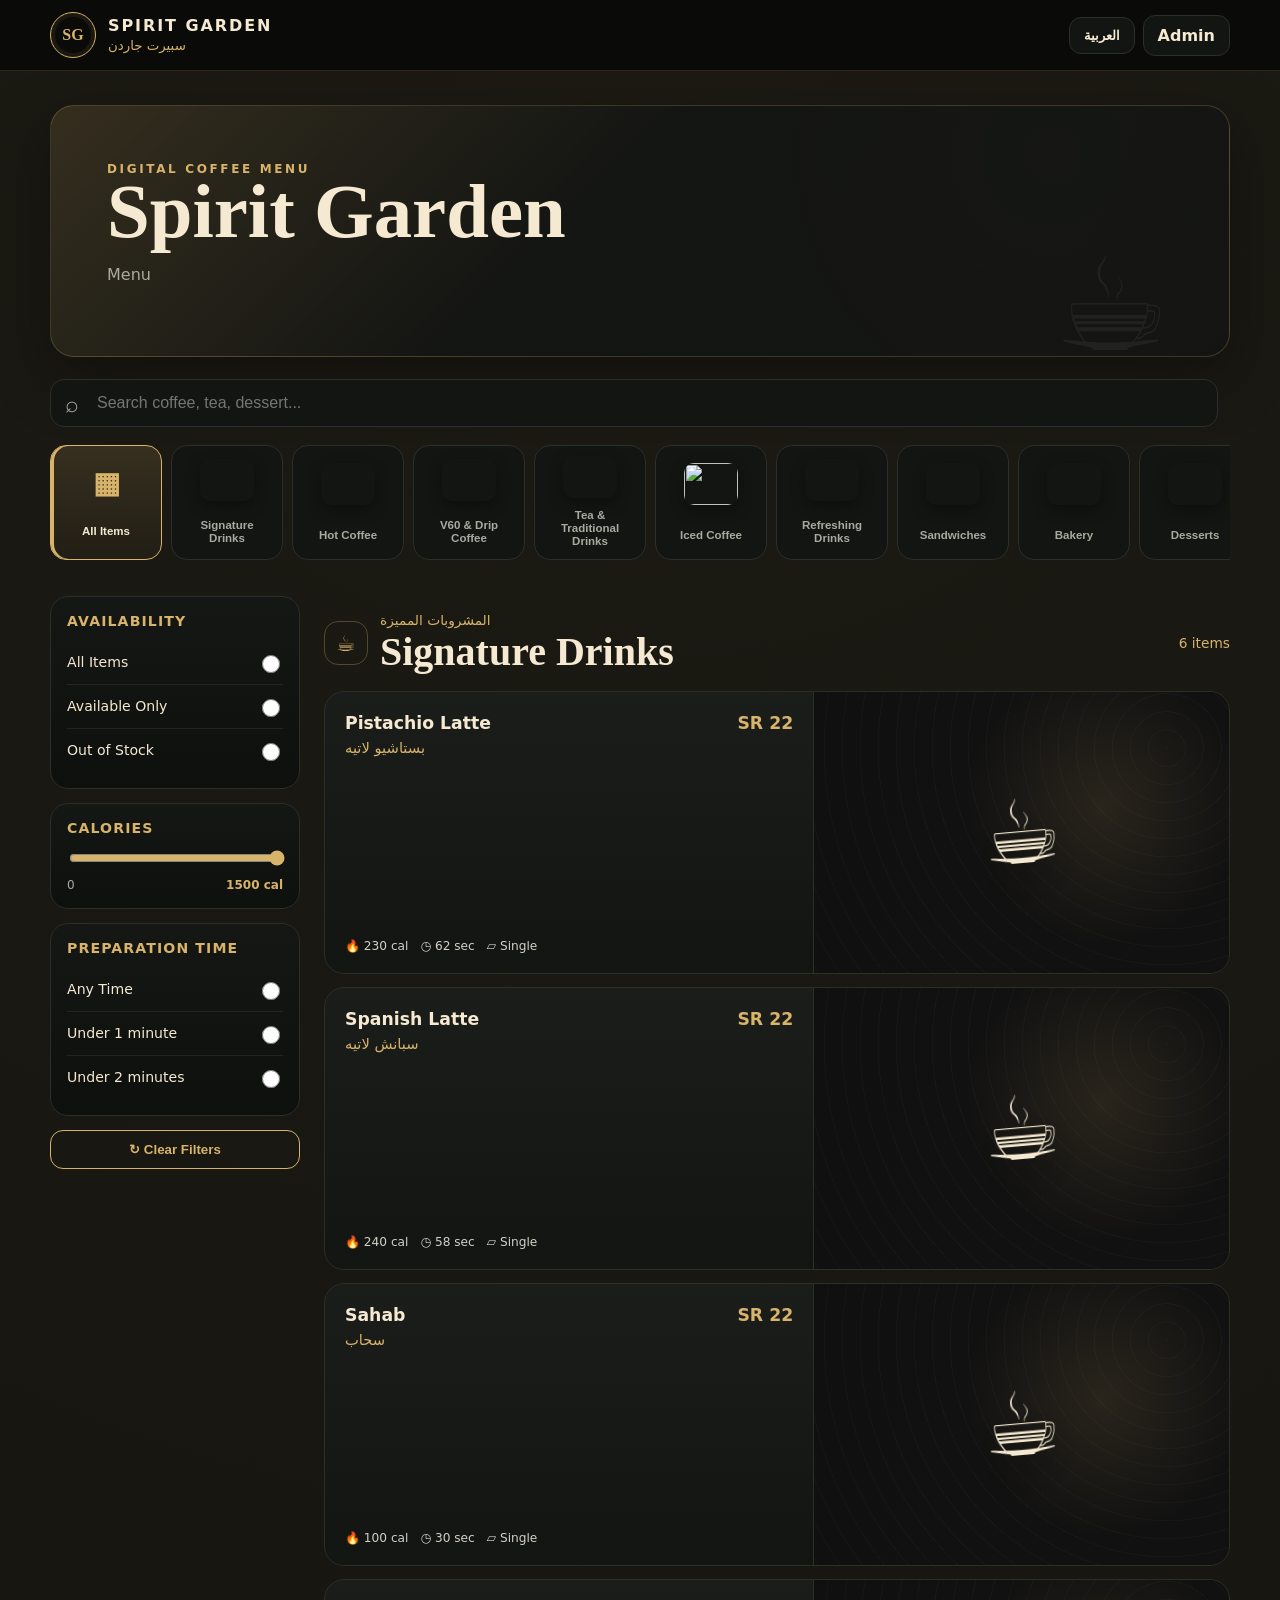
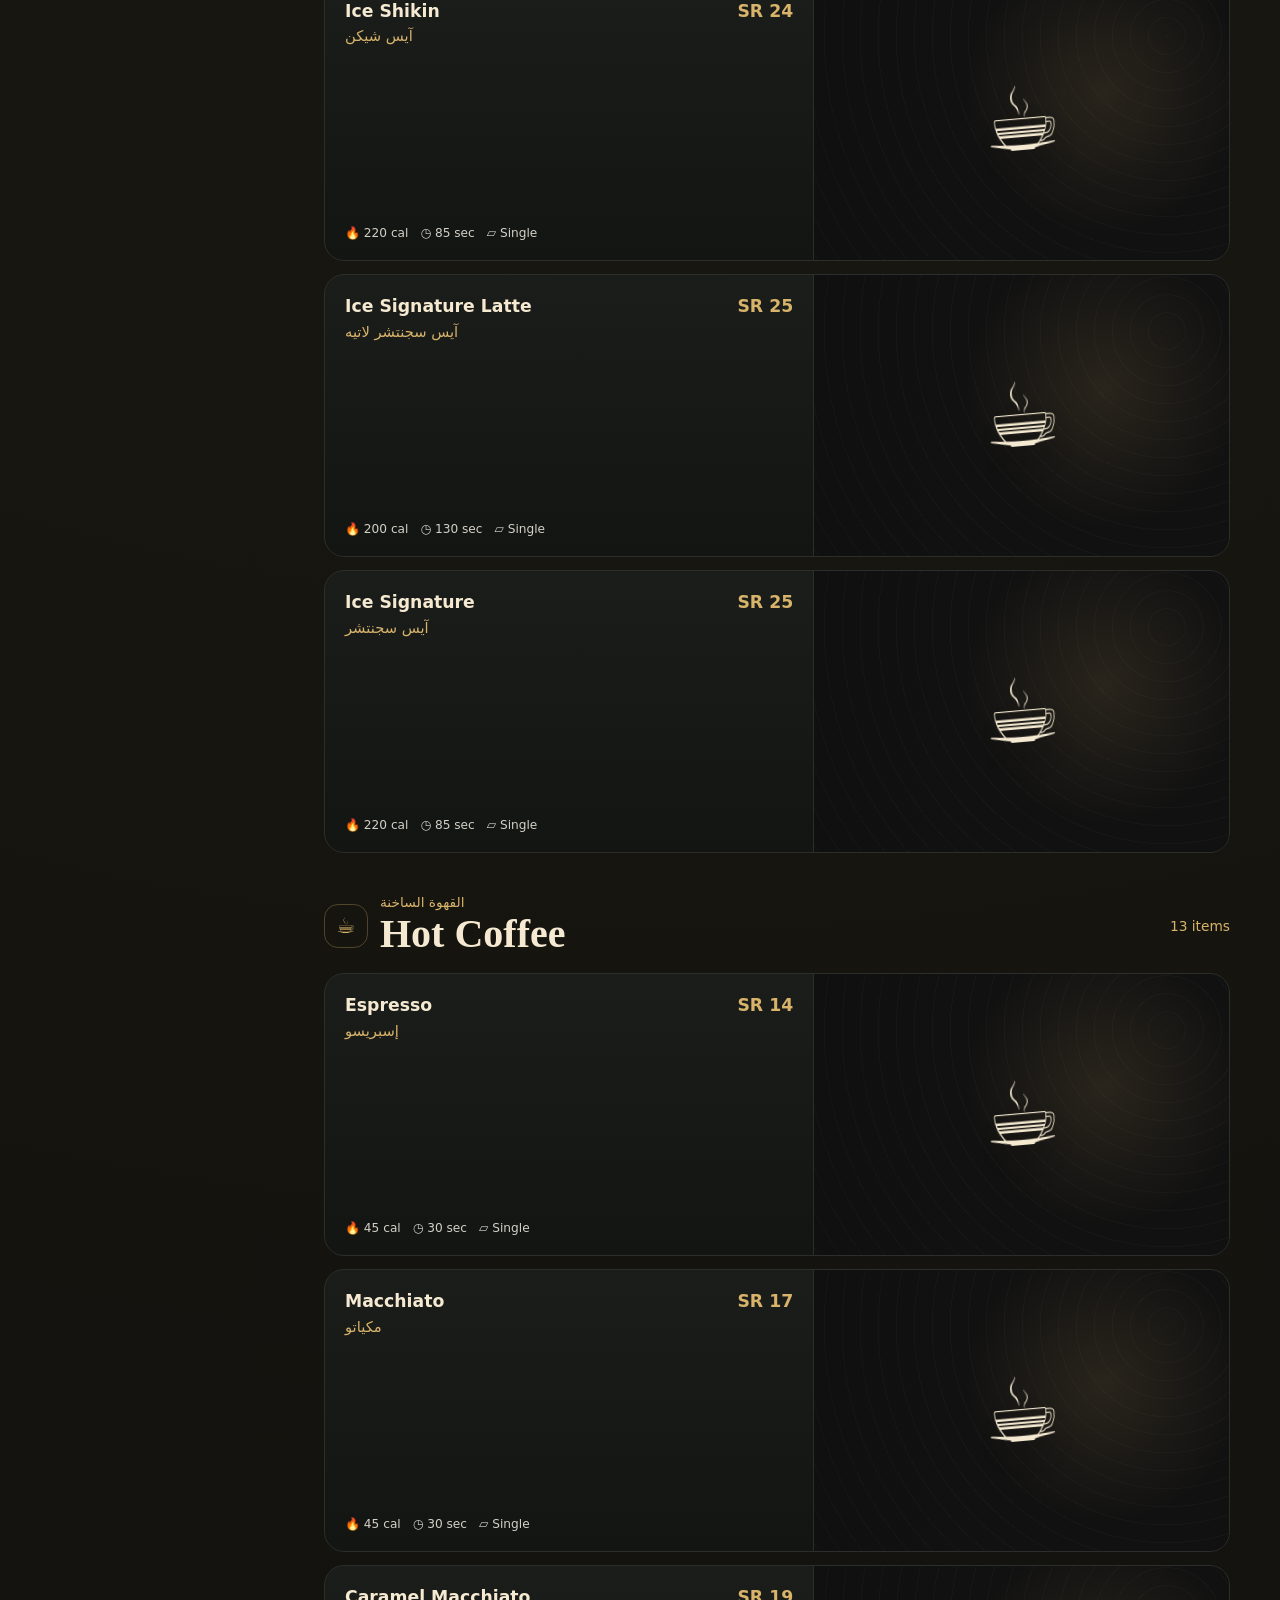
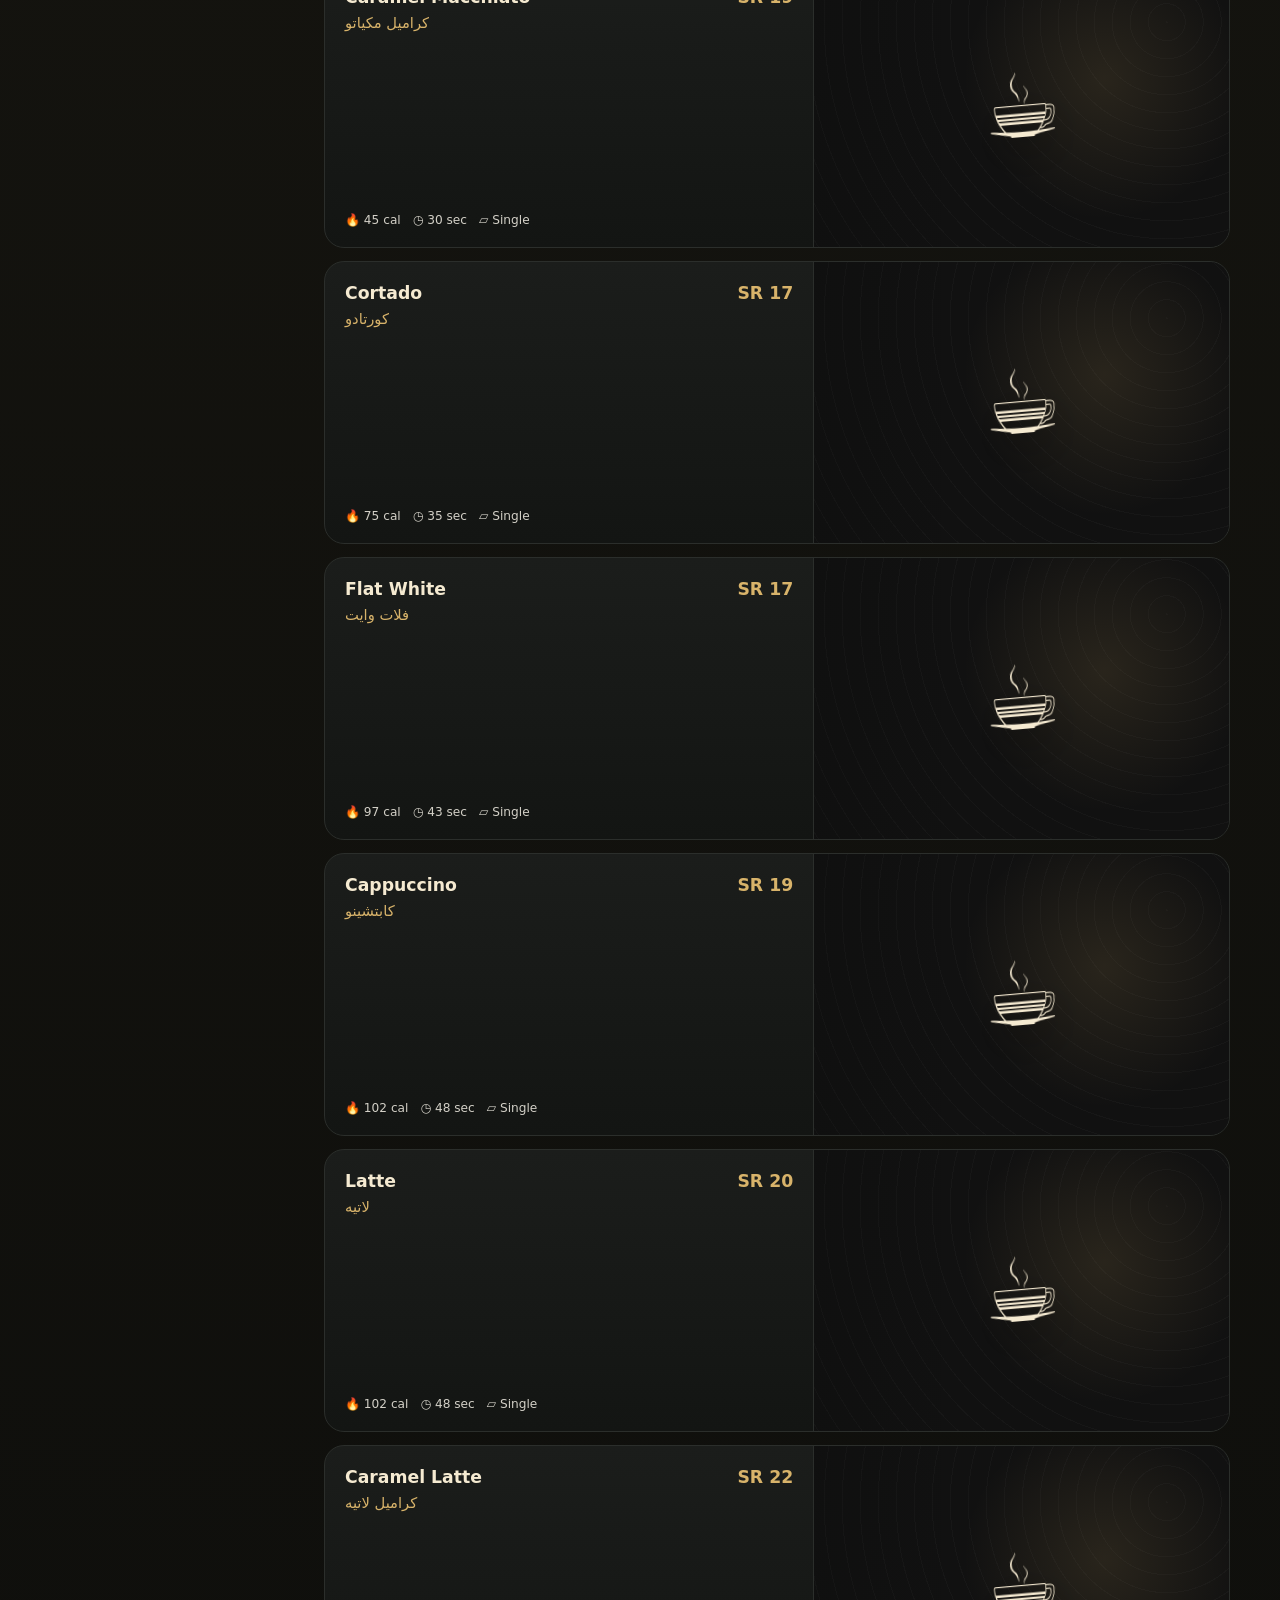
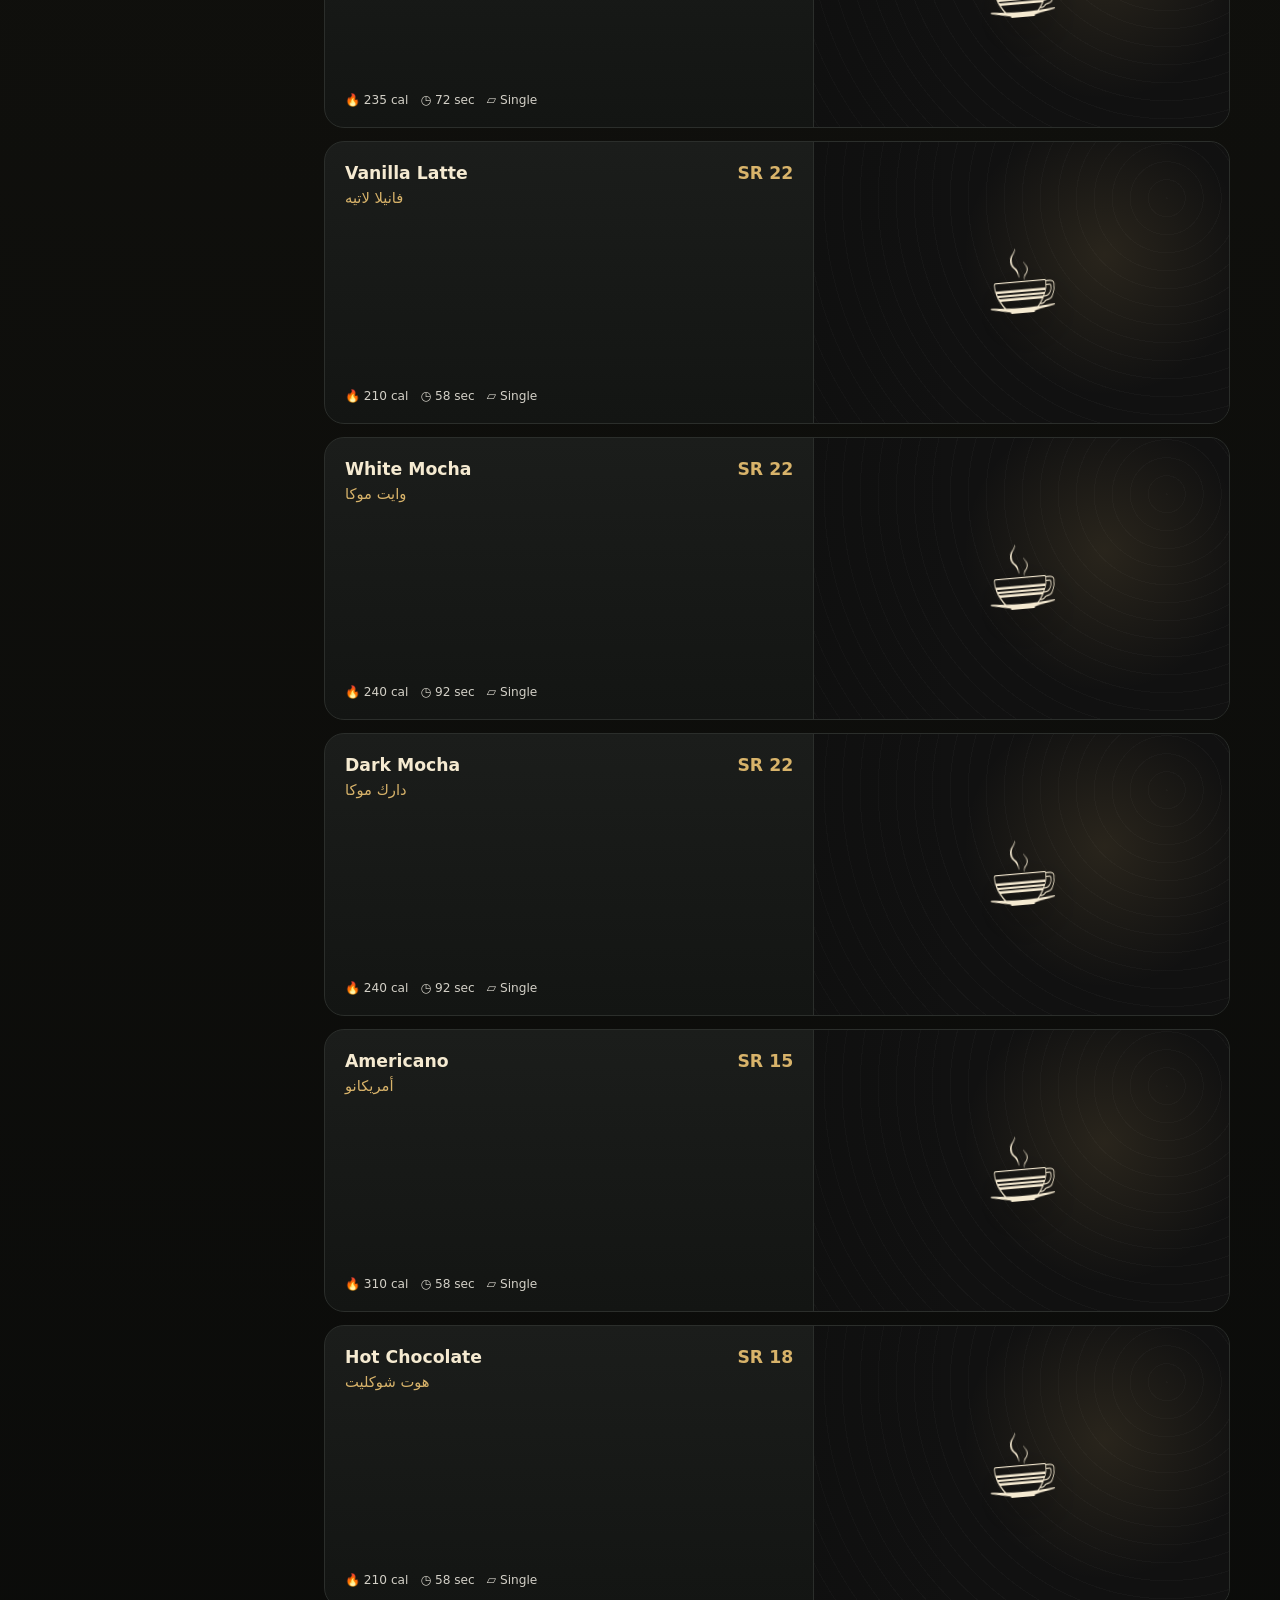
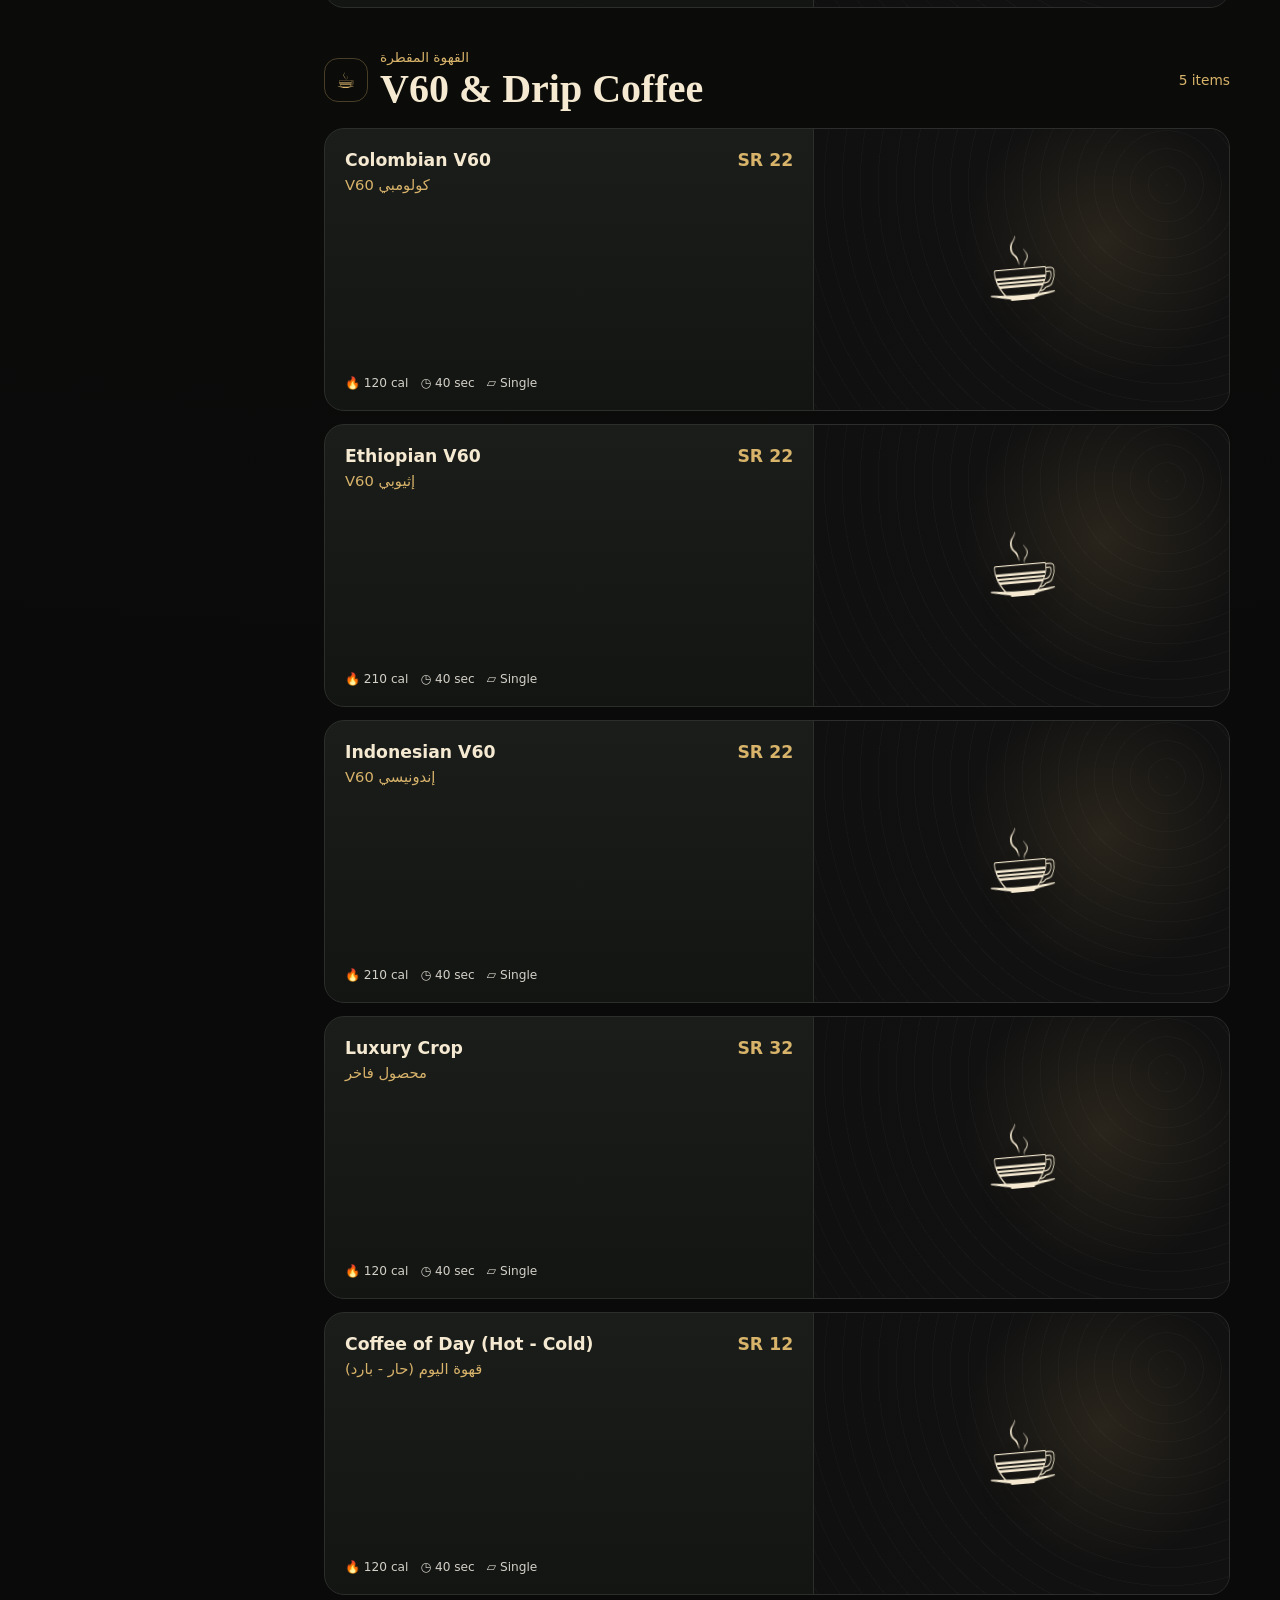
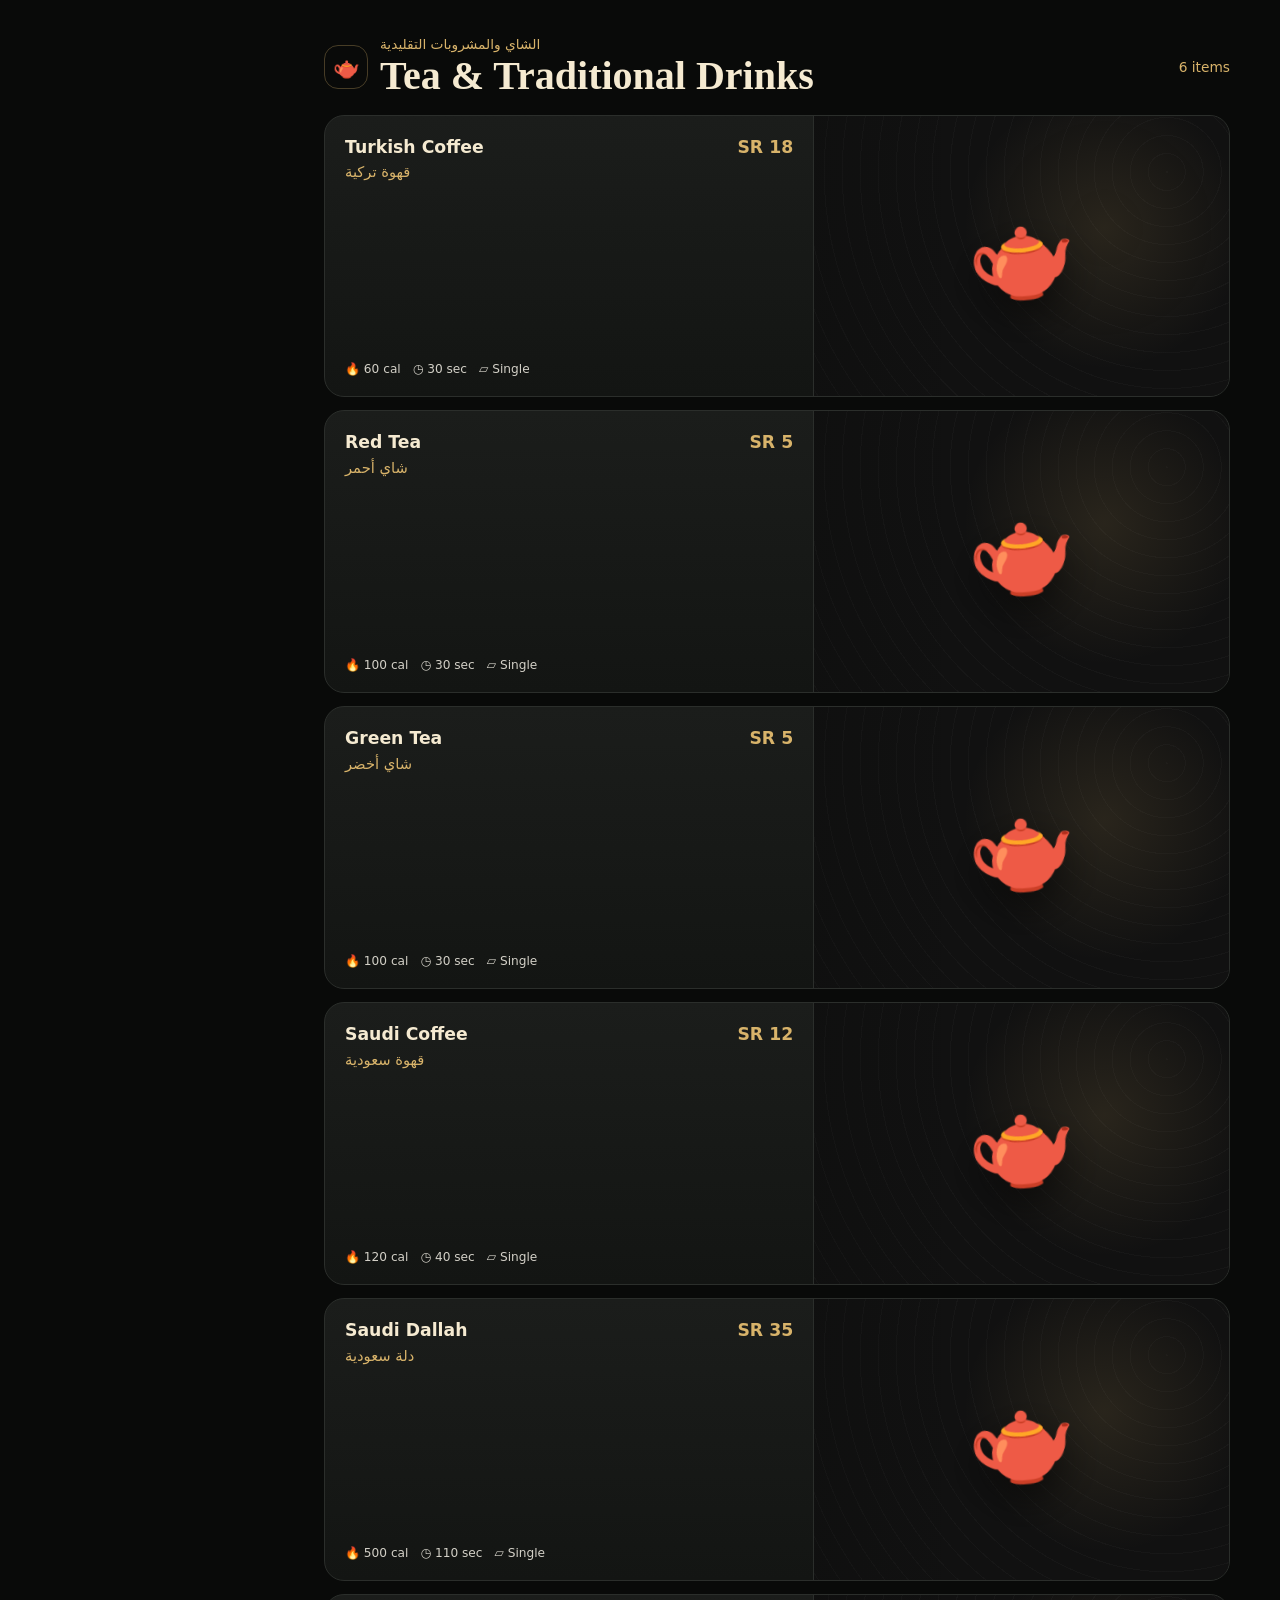
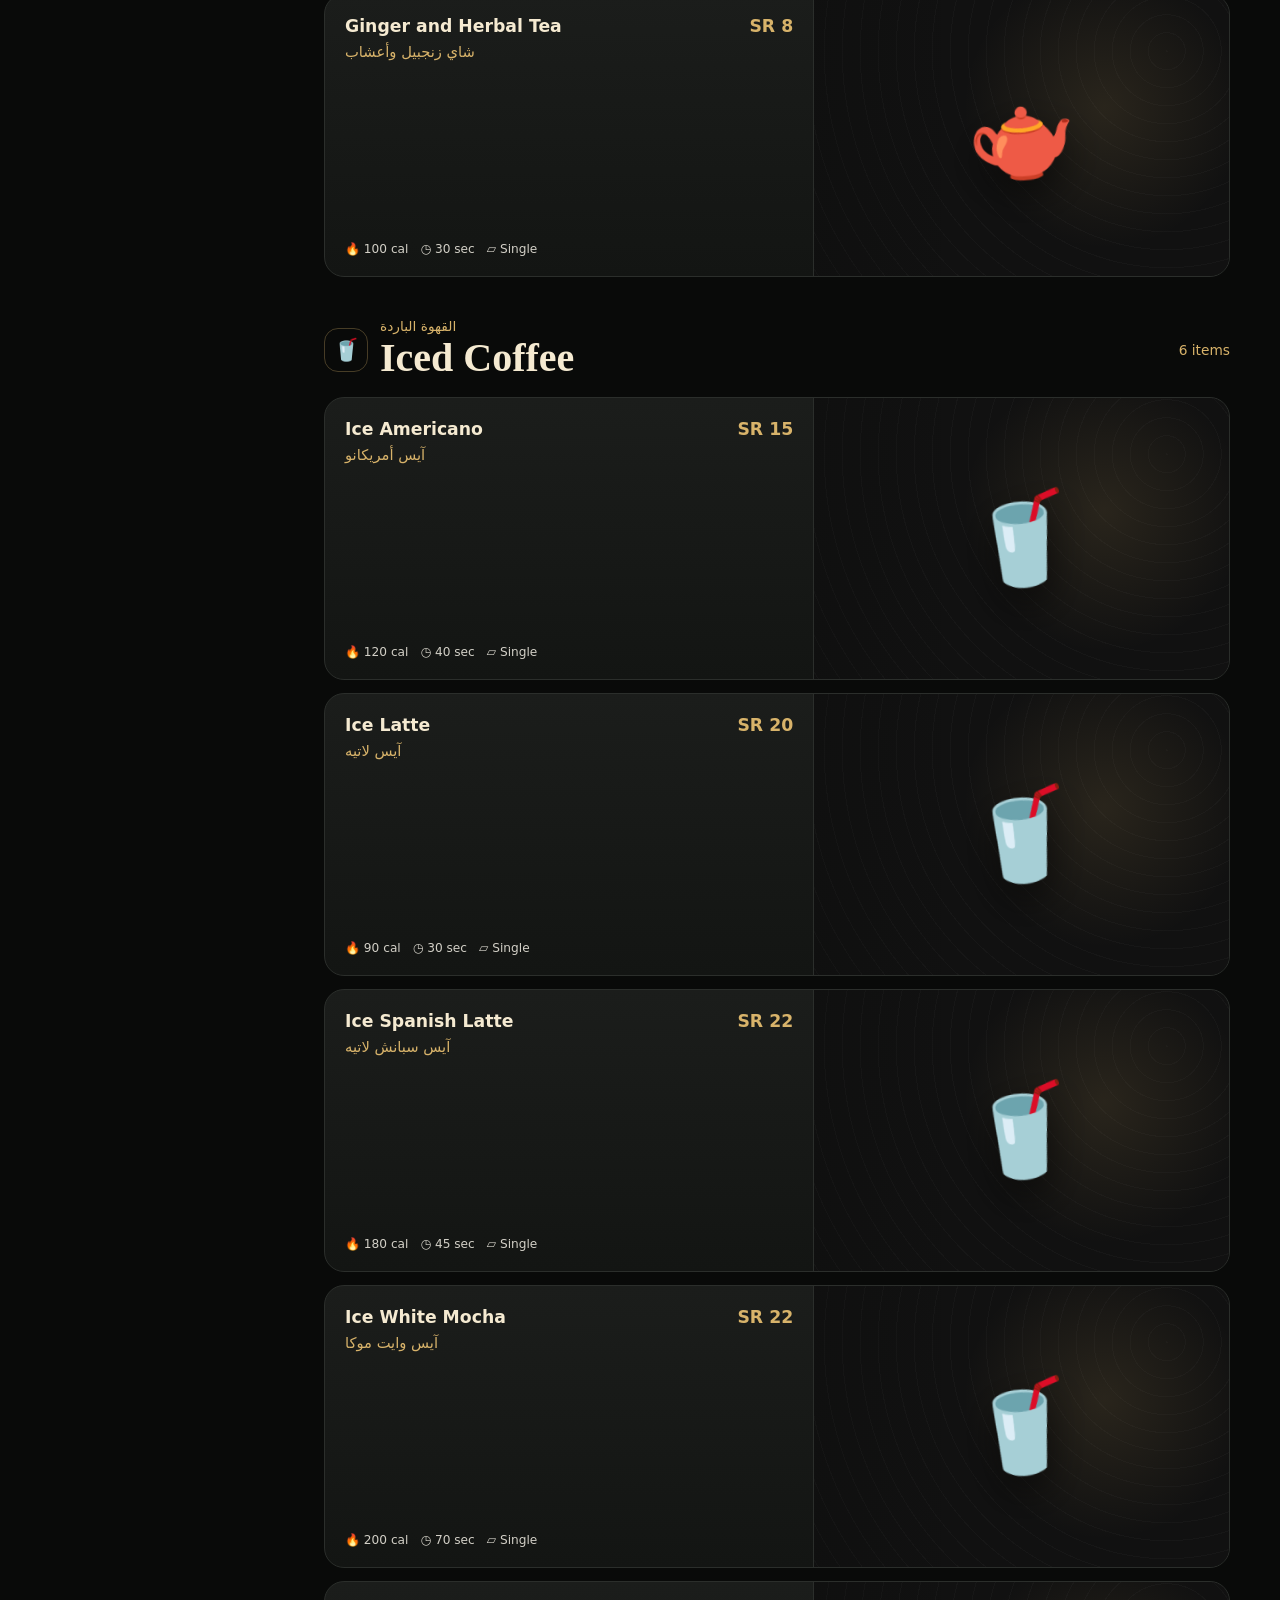
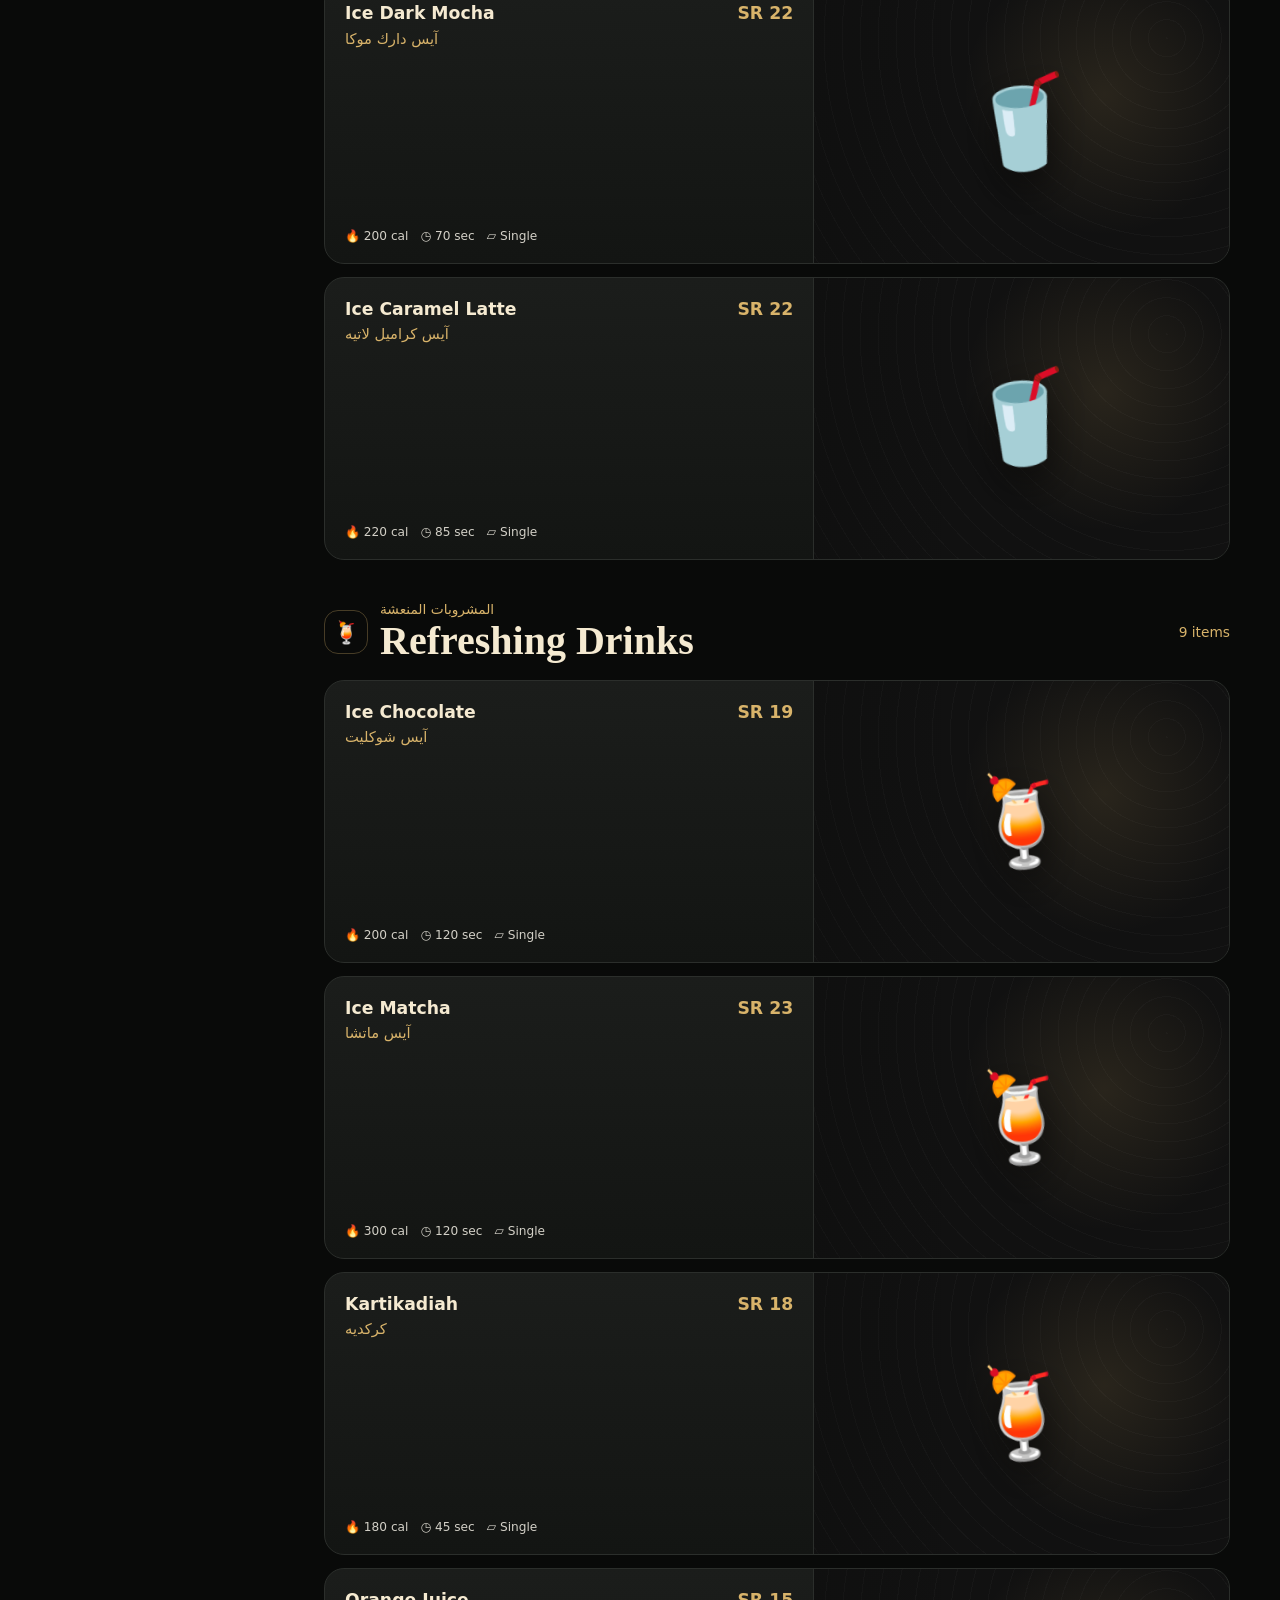
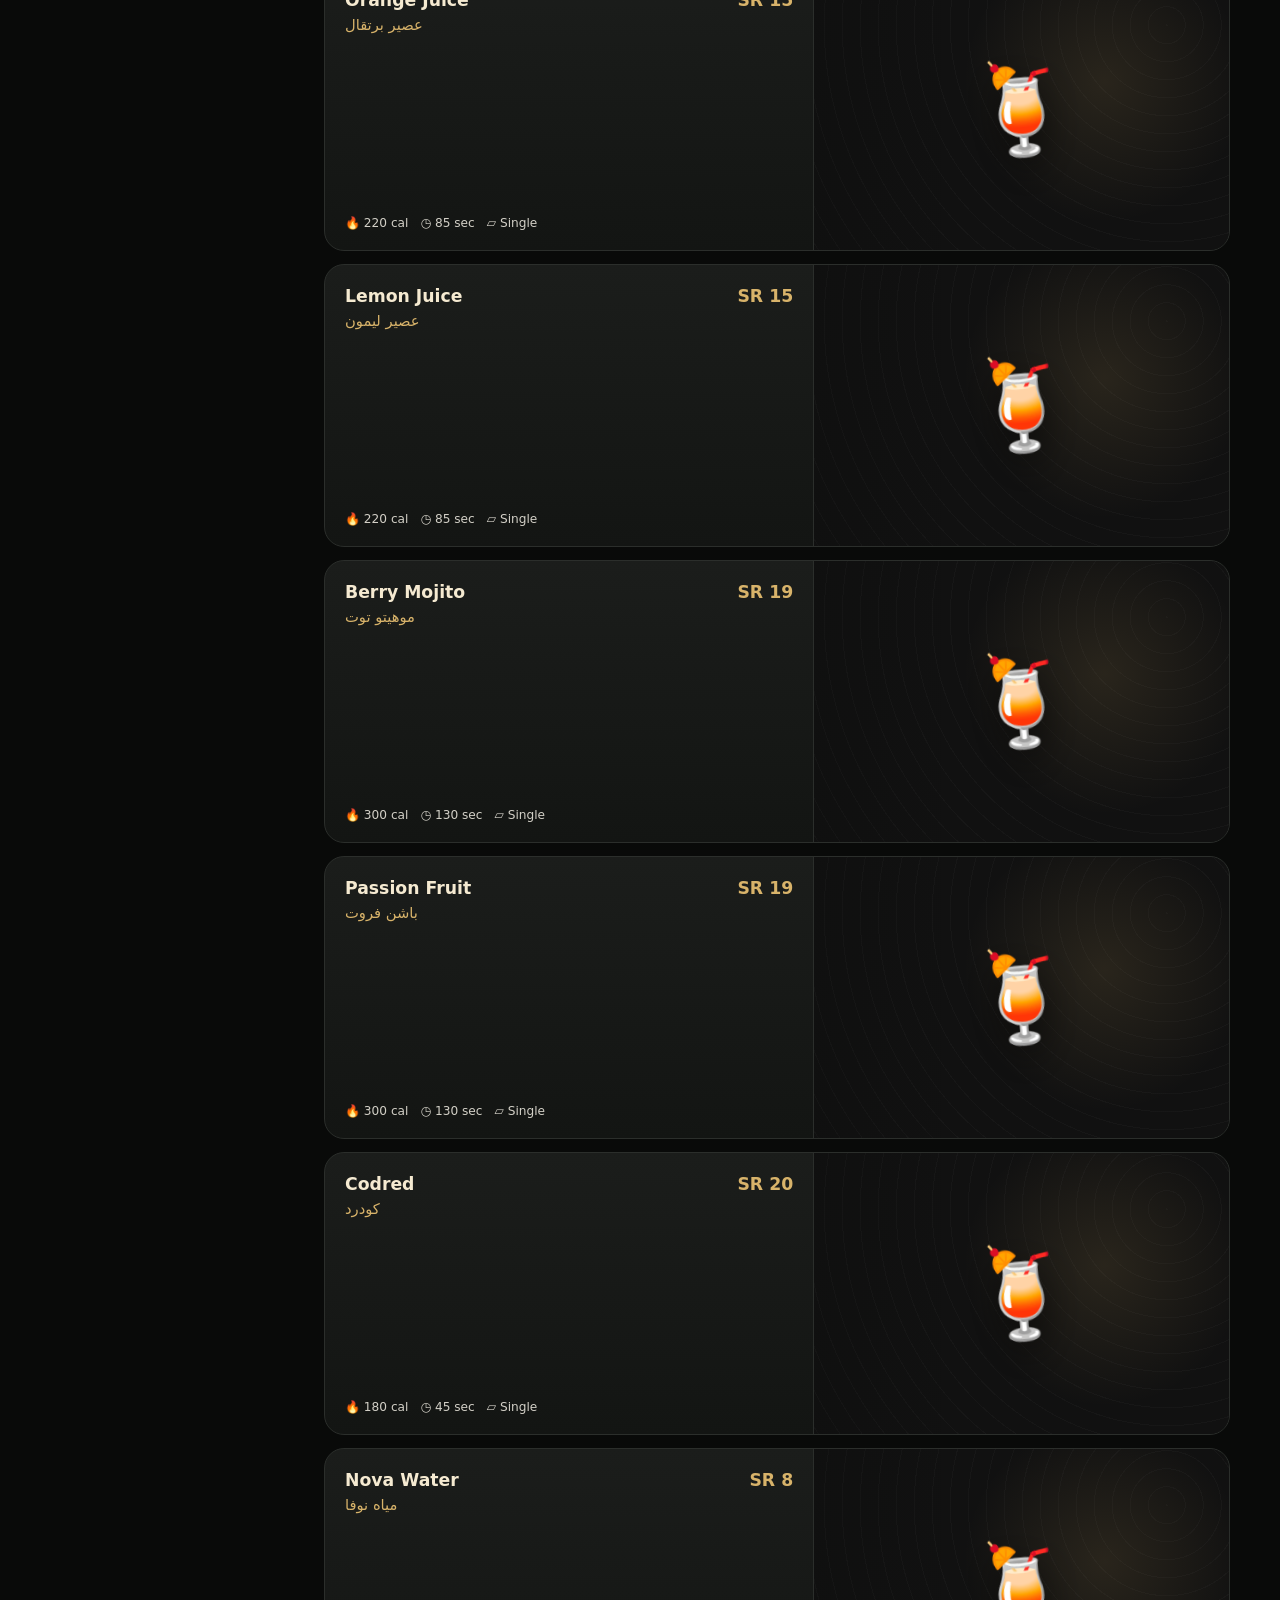
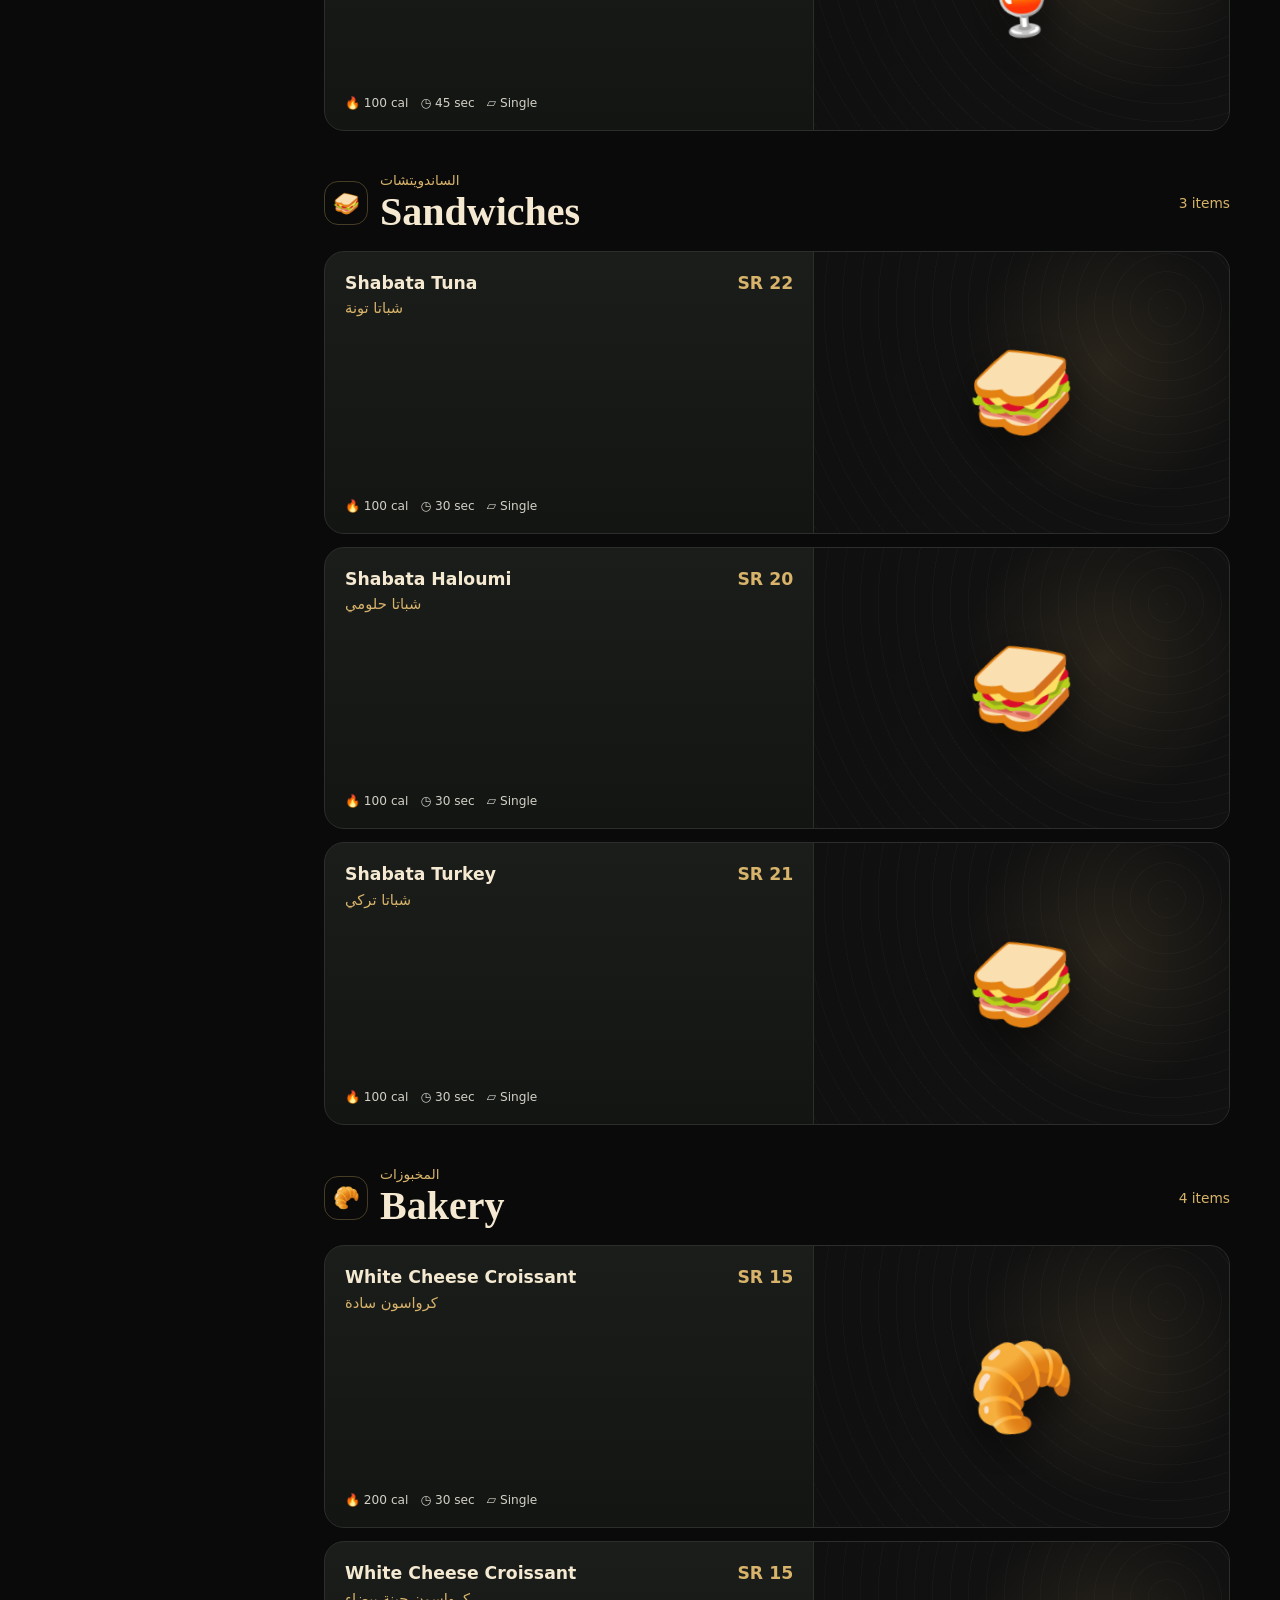
==== commit 89c147c2: "Restore category photo navigation on the live menu" ====
--- a/index.html
+++ b/index.html
@@ -1 +1 @@
-<!doctype html><html lang="en" dir="ltr"><head><meta charset="utf-8"><meta name="viewport" content="width=device-width,initial-scale=1,viewport-fit=cover"><meta name="theme-color" content="#070807"><meta name="description" content="Spirit Garden coffee shop digital menu"><title>Spirit Garden Menu</title><link rel="stylesheet" href="styles.css?v=20260724-5"><link rel="stylesheet" href="menu-v2.css?v=20260724-5"></head><body><header class="topbar"><div class="container topbar-inner"><a class="brand" href="#top"><div class="logo-mark">SG</div><div class="brand-copy"><strong id="brandName">Spirit Garden</strong><small id="brandAr">سبيرت جاردن</small></div></a><div class="actions"><button class="icon-btn" id="languageBtn" type="button">العربية</button><a class="btn admin-link" href="admin.html">Admin</a></div></div></header><main id="top"><section class="hero"><div class="container"><div class="hero-card"><div class="eyebrow" id="eyebrow">Digital Coffee Menu</div><h1 id="heroTitle">Spirit Garden</h1><p id="heroText">Menu</p></div><div class="toolbar"><div class="search-wrap"><span aria-hidden="true">⌕</span><input class="search" id="searchInput" type="search" placeholder="Search coffee, tea, dessert..."></div><button class="btn filter-trigger" id="filterTrigger" type="button" aria-controls="filterDrawer">☷ <span>Filters</span></button></div><nav class="chips" id="sectionChips" aria-label="Menu sections"></nav></div></section><div class="container menu-layout"><aside class="filters" id="desktopFilters"></aside><div class="menu-content" id="menuRoot"></div></div></main><footer class="footer" id="footer"><div class="container footer-inner"><div><strong>Spirit Garden</strong><div id="footerText">Prices are in Saudi Riyals.</div></div><div id="updatedText"></div></div></footer><div class="drawer-backdrop" id="drawerBackdrop"></div><aside class="filter-drawer" id="filterDrawer" aria-hidden="true"><div class="drawer-head"><strong id="drawerTitle">Filters</strong><button class="icon-btn" id="closeFilters" type="button">✕</button></div><div id="mobileFilters"></div></aside><nav class="mobile-nav" aria-label="Mobile navigation"><a class="active" href="#top"><span>☕</span><small>Menu</small></a><button type="button" id="mobileSearch"><span>⌕</span><small>Search</small></button><button type="button"><span>♡</span><small>Favorites</small></button><a href="#footer"><span>ⓘ</span><small>Info</small></a></nav><script src="reset-pdf-menu.js?v=20260724-5"></script><script src="data.js?v=20260724-5"></script><script src="photo-map.js?v=20260724-5"></script><script src="app.js?v=20260724-5"></script></body></html>+<!doctype html><html lang="en" dir="ltr"><head><meta charset="utf-8"><meta name="viewport" content="width=device-width,initial-scale=1,viewport-fit=cover"><meta name="theme-color" content="#070807"><meta name="description" content="Spirit Garden coffee shop digital menu"><title>Spirit Garden Menu</title><link rel="stylesheet" href="styles.css?v=20260724-6"><link rel="stylesheet" href="menu-v2.css?v=20260724-6"></head><body><header class="topbar"><div class="container topbar-inner"><a class="brand" href="#top"><div class="logo-mark">SG</div><div class="brand-copy"><strong id="brandName">Spirit Garden</strong><small id="brandAr">سبيرت جاردن</small></div></a><div class="actions"><button class="icon-btn" id="languageBtn" type="button">العربية</button><a class="btn admin-link" href="admin.html">Admin</a></div></div></header><main id="top"><section class="hero"><div class="container"><div class="hero-card"><div class="eyebrow" id="eyebrow">Digital Coffee Menu</div><h1 id="heroTitle">Spirit Garden</h1><p id="heroText">Menu</p></div><div class="toolbar"><div class="search-wrap"><span aria-hidden="true">⌕</span><input class="search" id="searchInput" type="search" placeholder="Search coffee, tea, dessert..."></div><button class="btn filter-trigger" id="filterTrigger" type="button" aria-controls="filterDrawer">☷ <span>Filters</span></button></div><nav class="chips" id="sectionChips" aria-label="Menu sections"></nav></div></section><div class="container menu-layout"><aside class="filters" id="desktopFilters"></aside><div class="menu-content" id="menuRoot"></div></div></main><footer class="footer" id="footer"><div class="container footer-inner"><div><strong>Spirit Garden</strong><div id="footerText">Prices are in Saudi Riyals.</div></div><div id="updatedText"></div></div></footer><div class="drawer-backdrop" id="drawerBackdrop"></div><aside class="filter-drawer" id="filterDrawer" aria-hidden="true"><div class="drawer-head"><strong id="drawerTitle">Filters</strong><button class="icon-btn" id="closeFilters" type="button">✕</button></div><div id="mobileFilters"></div></aside><nav class="mobile-nav" aria-label="Mobile navigation"><a class="active" href="#top"><span>☕</span><small>Menu</small></a><button type="button" id="mobileSearch"><span>⌕</span><small>Search</small></button><button type="button"><span>♡</span><small>Favorites</small></button><a href="#footer"><span>ⓘ</span><small>Info</small></a></nav><script src="reset-pdf-menu.js?v=20260724-6"></script><script src="data.js?v=20260724-6"></script><script src="photo-map.js?v=20260724-6"></script><script src="app.js?v=20260724-6"></script><script src="category-enhancements.js?v=20260724-6"></script></body></html>
--- a/menu-v2.css
+++ b/menu-v2.css
@@ -1 +1 @@
-.menu-layout{display:grid;grid-template-columns:230px minmax(0,1fr);gap:24px;align-items:start}.menu-content{min-width:0}.filters{position:sticky;top:88px;display:grid;gap:14px;padding-bottom:40px}.filter-card{background:linear-gradient(180deg,#151715,#0e100e);border:1px solid var(--line);border-radius:18px;padding:16px}.filter-card h3{margin:0 0 12px;color:var(--gold);font-size:.88rem;text-transform:uppercase;letter-spacing:.08em}.filter-option{display:flex;align-items:center;justify-content:space-between;gap:12px;padding:11px 0;border-bottom:1px solid rgba(255,255,255,.07);font-size:.88rem}.filter-option:last-child{border-bottom:0}.filter-option input{accent-color:var(--gold);width:18px;height:18px}.range{width:100%;accent-color:var(--gold)}.range-label{display:flex;justify-content:space-between;color:var(--muted);font-size:.75rem;margin-top:8px}.range-label strong{color:var(--gold)}.clear-filters{width:100%;border:1px solid var(--gold);background:transparent;color:var(--gold);border-radius:13px;padding:11px;cursor:pointer;font-weight:800}.filter-trigger{display:none}.filter-drawer,.drawer-backdrop{display:none}.chips{padding-bottom:18px}.chip{min-width:112px;min-height:88px;border-radius:16px}.chip span{font-size:1.8rem}.chip b{font-size:.72rem;white-space:normal;line-height:1.15}.grid{grid-template-columns:1fr}.card{grid-template-columns:minmax(0,1fr) 42%;min-height:190px}.product-media{position:relative;overflow:hidden;min-width:0;aspect-ratio:1.48/1;background:radial-gradient(circle at 70% 40%,rgba(216,179,106,.12),transparent 42%),#111}.product-media img{position:absolute;inset:0;width:100%;height:100%;max-width:none;object-fit:cover;object-position:center;opacity:0;transition:opacity .25s ease;display:block}.product-media.has-image img{opacity:1}.product-media.has-image .fallback-icon{display:none}.product-media.is-loading:after{content:"";position:absolute;inset:0;background:linear-gradient(110deg,transparent 25%,rgba(255,255,255,.055) 42%,transparent 60%);transform:translateX(-100%);animation:photoShimmer 1.4s infinite}.fallback-icon{font-size:clamp(3.2rem,7vw,5.5rem);filter:drop-shadow(0 16px 20px rgba(0,0,0,.55));z-index:1}.product-media:before{content:"";position:absolute;inset:0;background:linear-gradient(90deg,rgba(10,11,10,.2),transparent 36%);z-index:1;pointer-events:none}.title-row{align-items:baseline}.price{font-size:1.08rem}.section{padding-top:16px}@keyframes photoShimmer{to{transform:translateX(100%)}}@media(min-width:1200px){.menu-layout{grid-template-columns:250px minmax(0,1fr)}.card{grid-template-columns:minmax(0,1fr) 46%}.grid{gap:13px}}@media(max-width:900px){.menu-layout{display:block}.filters{display:none}.filter-trigger{display:inline-flex;align-items:center;justify-content:center;gap:7px}.filter-drawer{display:block;position:fixed;z-index:100;top:0;bottom:0;right:0;width:min(360px,88vw);background:#0b0c0b;border-left:1px solid var(--line);padding:18px;overflow:auto;transform:translateX(105%);transition:transform .25s ease}.filter-drawer.open{transform:translateX(0)}body[dir=rtl] .filter-drawer{right:auto;left:0;border-left:0;border-right:1px solid var(--line);transform:translateX(-105%)}body[dir=rtl] .filter-drawer.open{transform:translateX(0)}.drawer-head{display:flex;align-items:center;justify-content:space-between;margin-bottom:18px}.drawer-backdrop{display:block;position:fixed;inset:0;z-index:90;background:rgba(0,0,0,.64);opacity:0;visibility:hidden;transition:.2s}.drawer-backdrop.open{opacity:1;visibility:visible}.drawer-open{overflow:hidden}.filter-drawer .filter-card{margin-bottom:12px}.filter-drawer .clear-filters{margin-bottom:30px}}@media(max-width:620px){.hero-card{display:none}.hero{padding-top:8px}.toolbar{margin-top:4px}.filter-trigger{width:48px;padding:0;font-size:0}.filter-trigger:first-letter{font-size:1.3rem}.chips{gap:8px}.chip{min-width:88px;min-height:92px;padding:8px 7px}.chip span{font-size:1.55rem}.chip b{font-size:.66rem}.card{grid-template-columns:minmax(0,1fr) 39%;min-height:188px}.card-content{padding:14px 11px 11px 14px}.product-media{height:188px;min-height:188px;aspect-ratio:auto}.title-row{align-items:flex-start}.card h3{font-size:.96rem}.price{font-size:.92rem}.description{font-size:.77rem}.meta{font-size:.65rem;gap:7px}.section-head{margin-bottom:12px}.filter-drawer{padding-top:calc(18px + env(safe-area-inset-top))}}+.menu-layout{display:grid;grid-template-columns:230px minmax(0,1fr);gap:24px;align-items:start}.menu-content{min-width:0}.filters{position:sticky;top:88px;display:grid;gap:14px;padding-bottom:40px}.filter-card{background:linear-gradient(180deg,#151715,#0e100e);border:1px solid var(--line);border-radius:18px;padding:16px}.filter-card h3{margin:0 0 12px;color:var(--gold);font-size:.88rem;text-transform:uppercase;letter-spacing:.08em}.filter-option{display:flex;align-items:center;justify-content:space-between;gap:12px;padding:11px 0;border-bottom:1px solid rgba(255,255,255,.07);font-size:.88rem}.filter-option:last-child{border-bottom:0}.filter-option input{accent-color:var(--gold);width:18px;height:18px}.range{width:100%;accent-color:var(--gold)}.range-label{display:flex;justify-content:space-between;color:var(--muted);font-size:.75rem;margin-top:8px}.range-label strong{color:var(--gold)}.clear-filters{width:100%;border:1px solid var(--gold);background:transparent;color:var(--gold);border-radius:13px;padding:11px;cursor:pointer;font-weight:800}.filter-trigger{display:none}.filter-drawer,.drawer-backdrop{display:none}.chips{padding-bottom:18px}.chip{min-width:112px;min-height:88px;border-radius:16px;overflow:hidden}.chip span{font-size:1.8rem}.chip b{font-size:.72rem;white-space:normal;line-height:1.15}.chip-photo{width:54px;height:42px;object-fit:cover;object-position:center;border-radius:10px;display:block;margin:0 auto 7px;box-shadow:0 5px 14px rgba(0,0,0,.35)}.grid{grid-template-columns:1fr}.card{grid-template-columns:minmax(0,1fr) 42%;min-height:190px}.product-media{position:relative;overflow:hidden;min-width:0;aspect-ratio:1.48/1;background:radial-gradient(circle at 70% 40%,rgba(216,179,106,.12),transparent 42%),#111}.product-media img{position:absolute;inset:0;width:100%;height:100%;max-width:none;object-fit:cover;object-position:center;opacity:0;transition:opacity .25s ease;display:block}.product-media.has-image img{opacity:1}.product-media.has-image .fallback-icon{display:none}.product-media.is-loading:after{content:"";position:absolute;inset:0;background:linear-gradient(110deg,transparent 25%,rgba(255,255,255,.055) 42%,transparent 60%);transform:translateX(-100%);animation:photoShimmer 1.4s infinite}.fallback-icon{font-size:clamp(3.2rem,7vw,5.5rem);filter:drop-shadow(0 16px 20px rgba(0,0,0,.55));z-index:1}.product-media:before{content:"";position:absolute;inset:0;background:linear-gradient(90deg,rgba(10,11,10,.2),transparent 36%);z-index:1;pointer-events:none}.title-row{align-items:baseline}.price{font-size:1.08rem}.section{padding-top:16px}@keyframes photoShimmer{to{transform:translateX(100%)}}@media(min-width:1200px){.menu-layout{grid-template-columns:250px minmax(0,1fr)}.card{grid-template-columns:minmax(0,1fr) 46%}.grid{gap:13px}}@media(max-width:900px){.menu-layout{display:block}.filters{display:none}.filter-trigger{display:inline-flex;align-items:center;justify-content:center;gap:7px}.filter-drawer{display:block;position:fixed;z-index:100;top:0;bottom:0;right:0;width:min(360px,88vw);background:#0b0c0b;border-left:1px solid var(--line);padding:18px;overflow:auto;transform:translateX(105%);transition:transform .25s ease}.filter-drawer.open{transform:translateX(0)}body[dir=rtl] .filter-drawer{right:auto;left:0;border-left:0;border-right:1px solid var(--line);transform:translateX(-105%)}body[dir=rtl] .filter-drawer.open{transform:translateX(0)}.drawer-head{display:flex;align-items:center;justify-content:space-between;margin-bottom:18px}.drawer-backdrop{display:block;position:fixed;inset:0;z-index:90;background:rgba(0,0,0,.64);opacity:0;visibility:hidden;transition:.2s}.drawer-backdrop.open{opacity:1;visibility:visible}.drawer-open{overflow:hidden}.filter-drawer .filter-card{margin-bottom:12px}.filter-drawer .clear-filters{margin-bottom:30px}}@media(max-width:620px){.hero-card{display:none}.hero{padding-top:8px}.toolbar{margin-top:4px}.filter-trigger{width:48px;padding:0;font-size:0}.filter-trigger:first-letter{font-size:1.3rem}.chips{gap:8px}.chip{min-width:92px;min-height:96px;padding:8px 7px}.chip span{font-size:1.55rem}.chip b{font-size:.66rem}.chip-photo{width:58px;height:44px;margin-bottom:6px}.card{grid-template-columns:minmax(0,1fr) 39%;min-height:188px}.card-content{padding:14px 11px 11px 14px}.product-media{height:188px;min-height:188px;aspect-ratio:auto}.title-row{align-items:flex-start}.card h3{font-size:.96rem}.price{font-size:.92rem}.description{font-size:.77rem}.meta{font-size:.65rem;gap:7px}.section-head{margin-bottom:12px}.filter-drawer{padding-top:calc(18px + env(safe-area-inset-top))}}
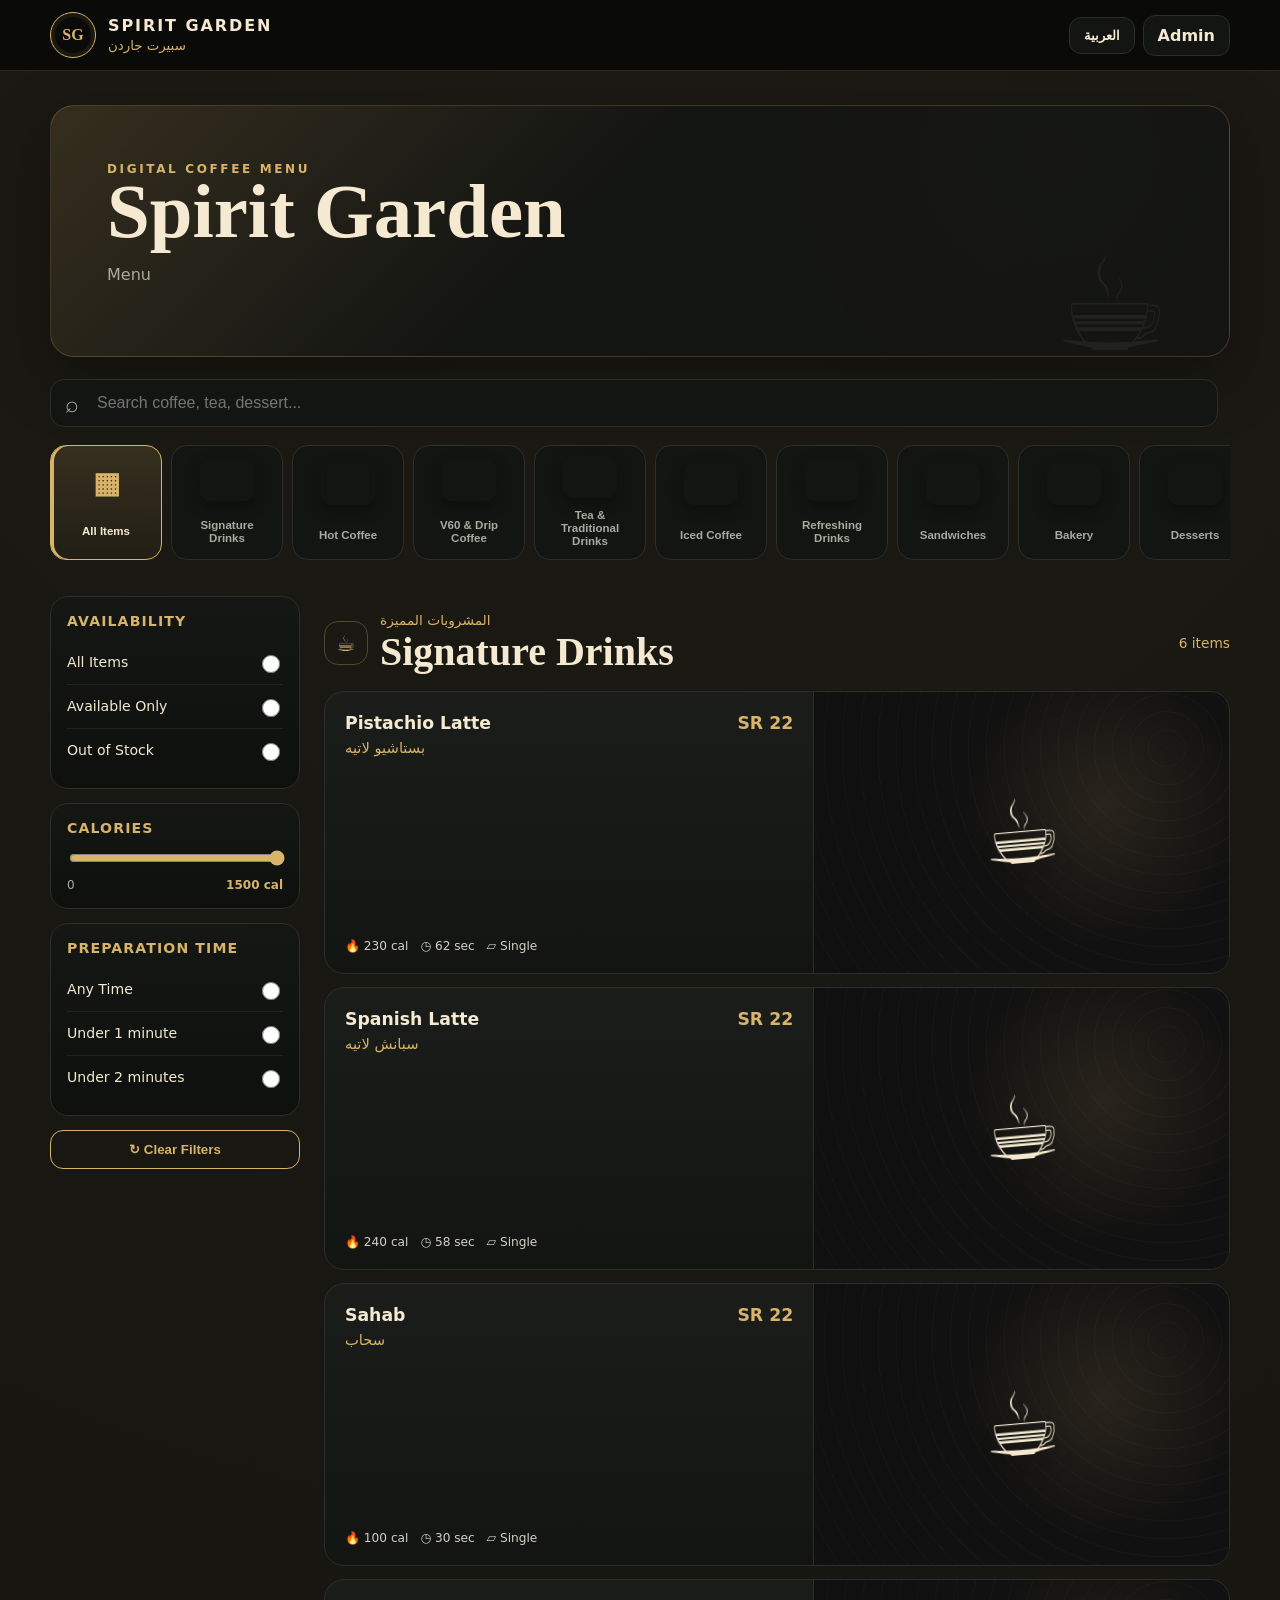
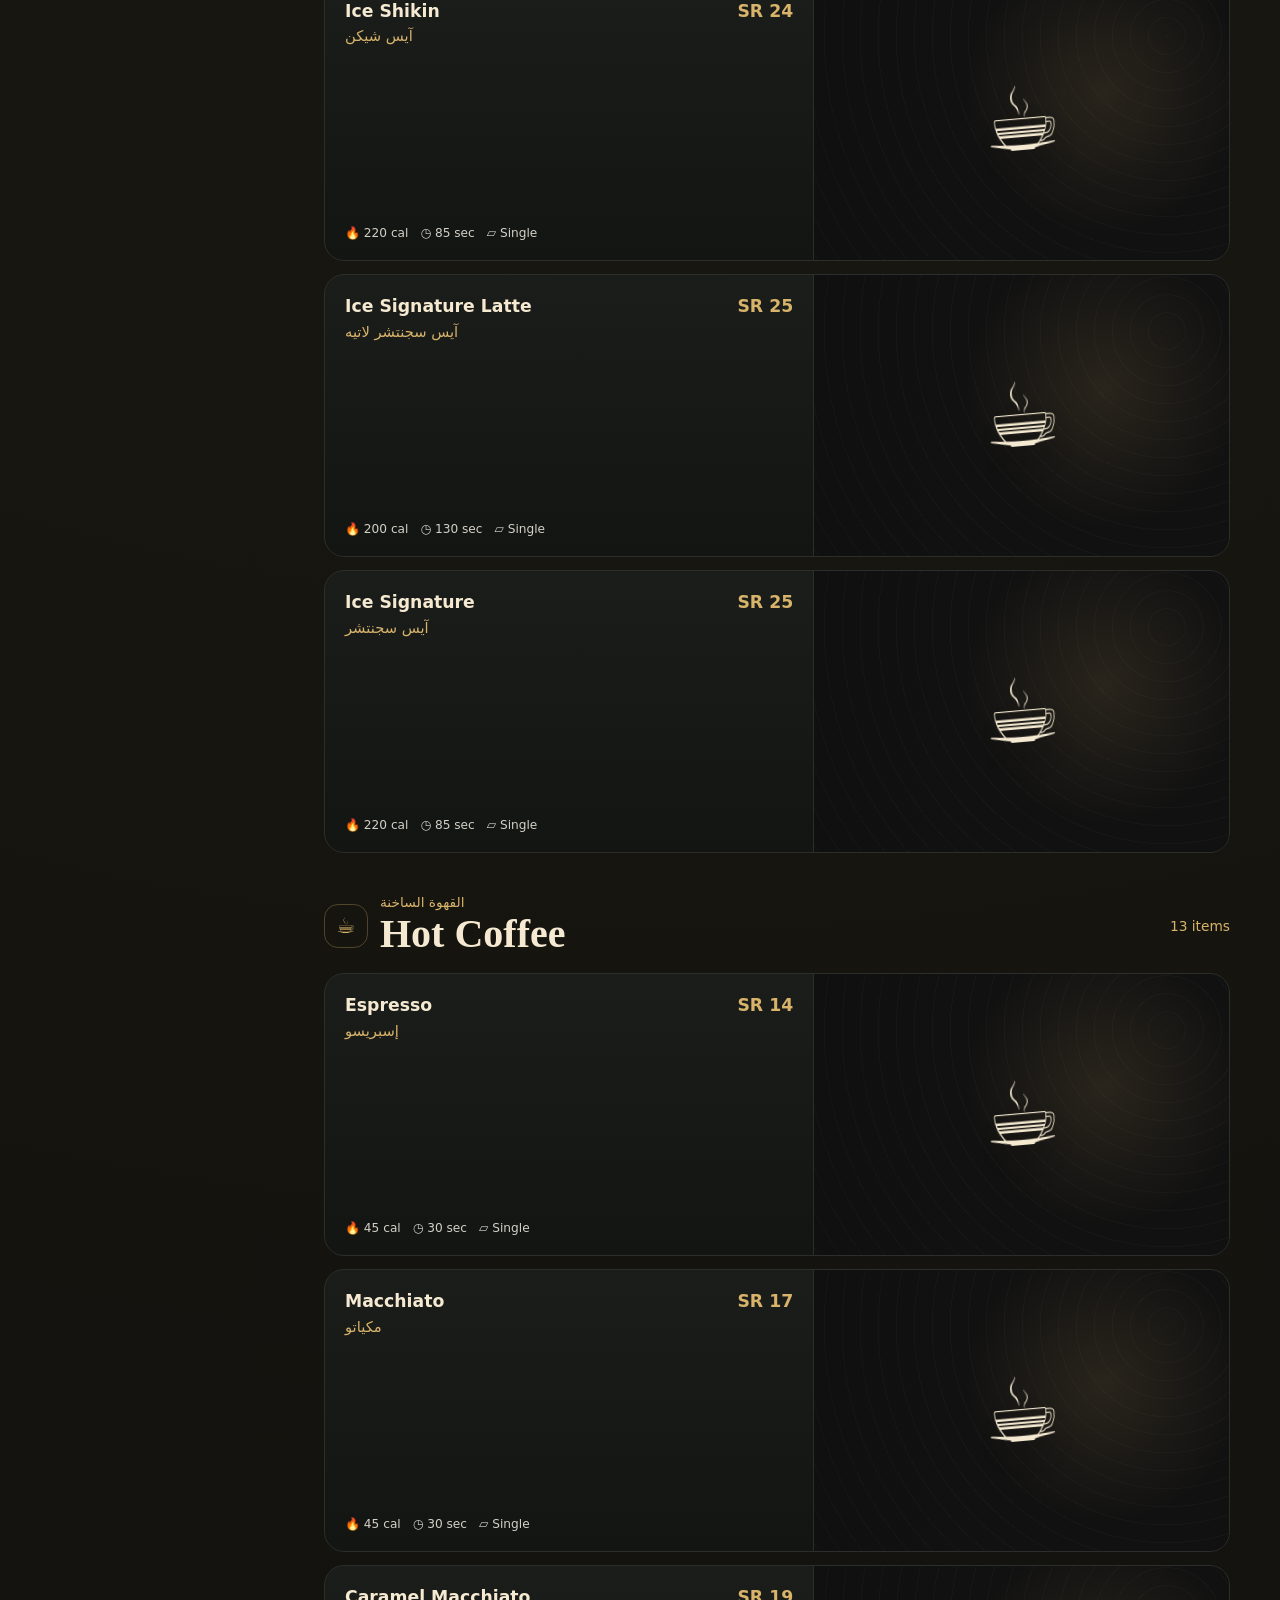
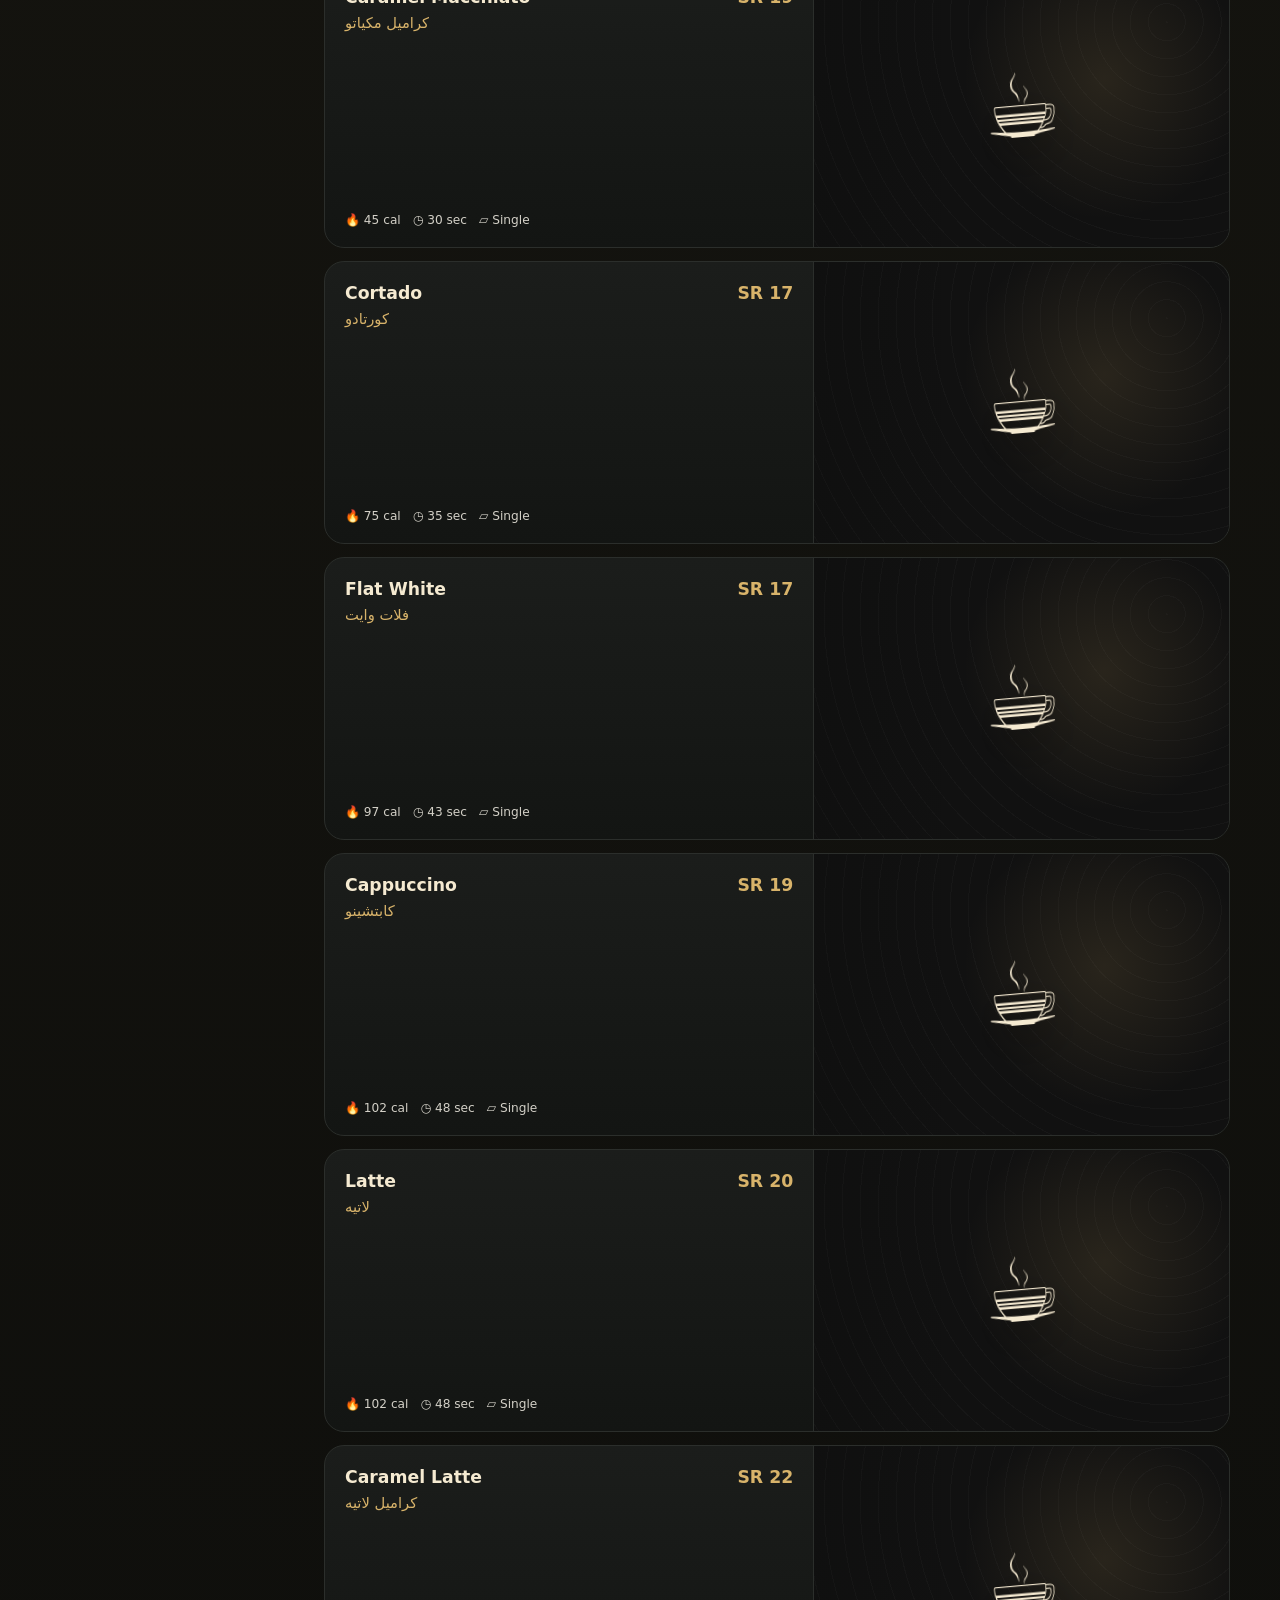
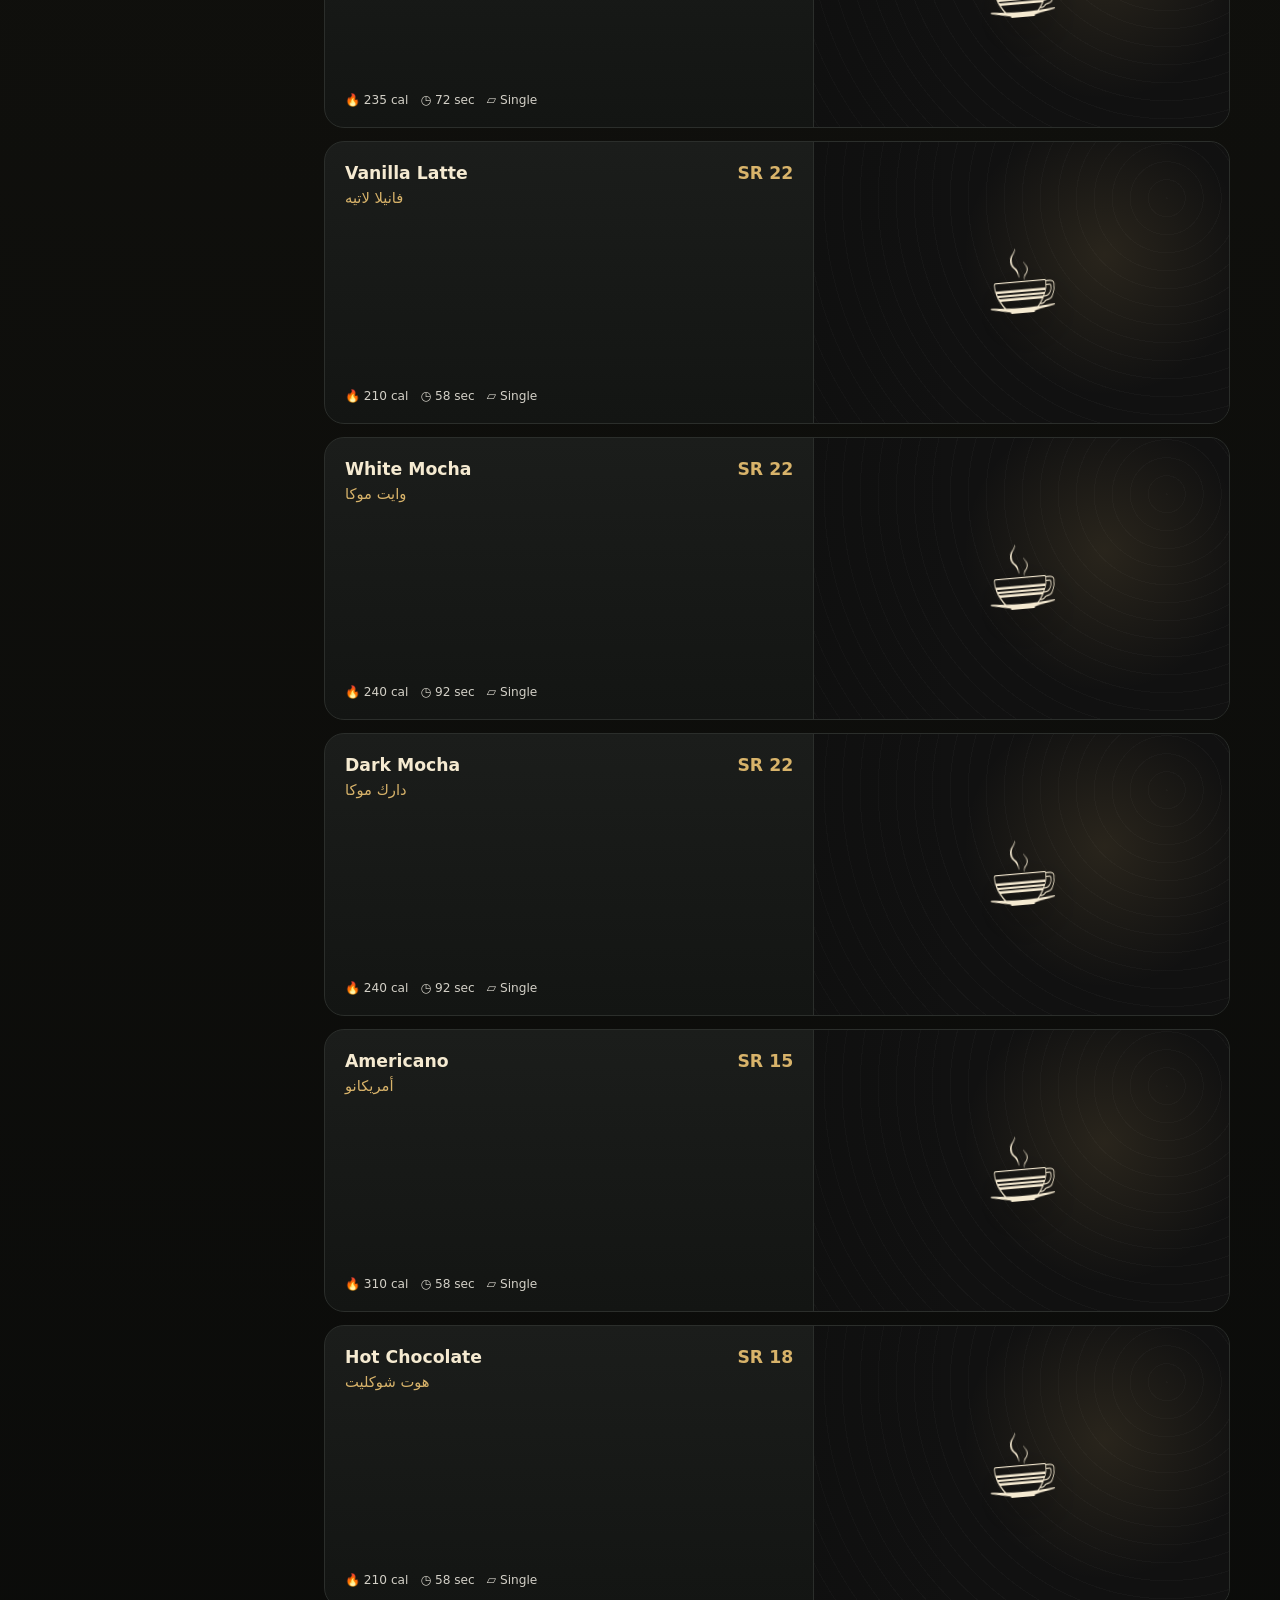
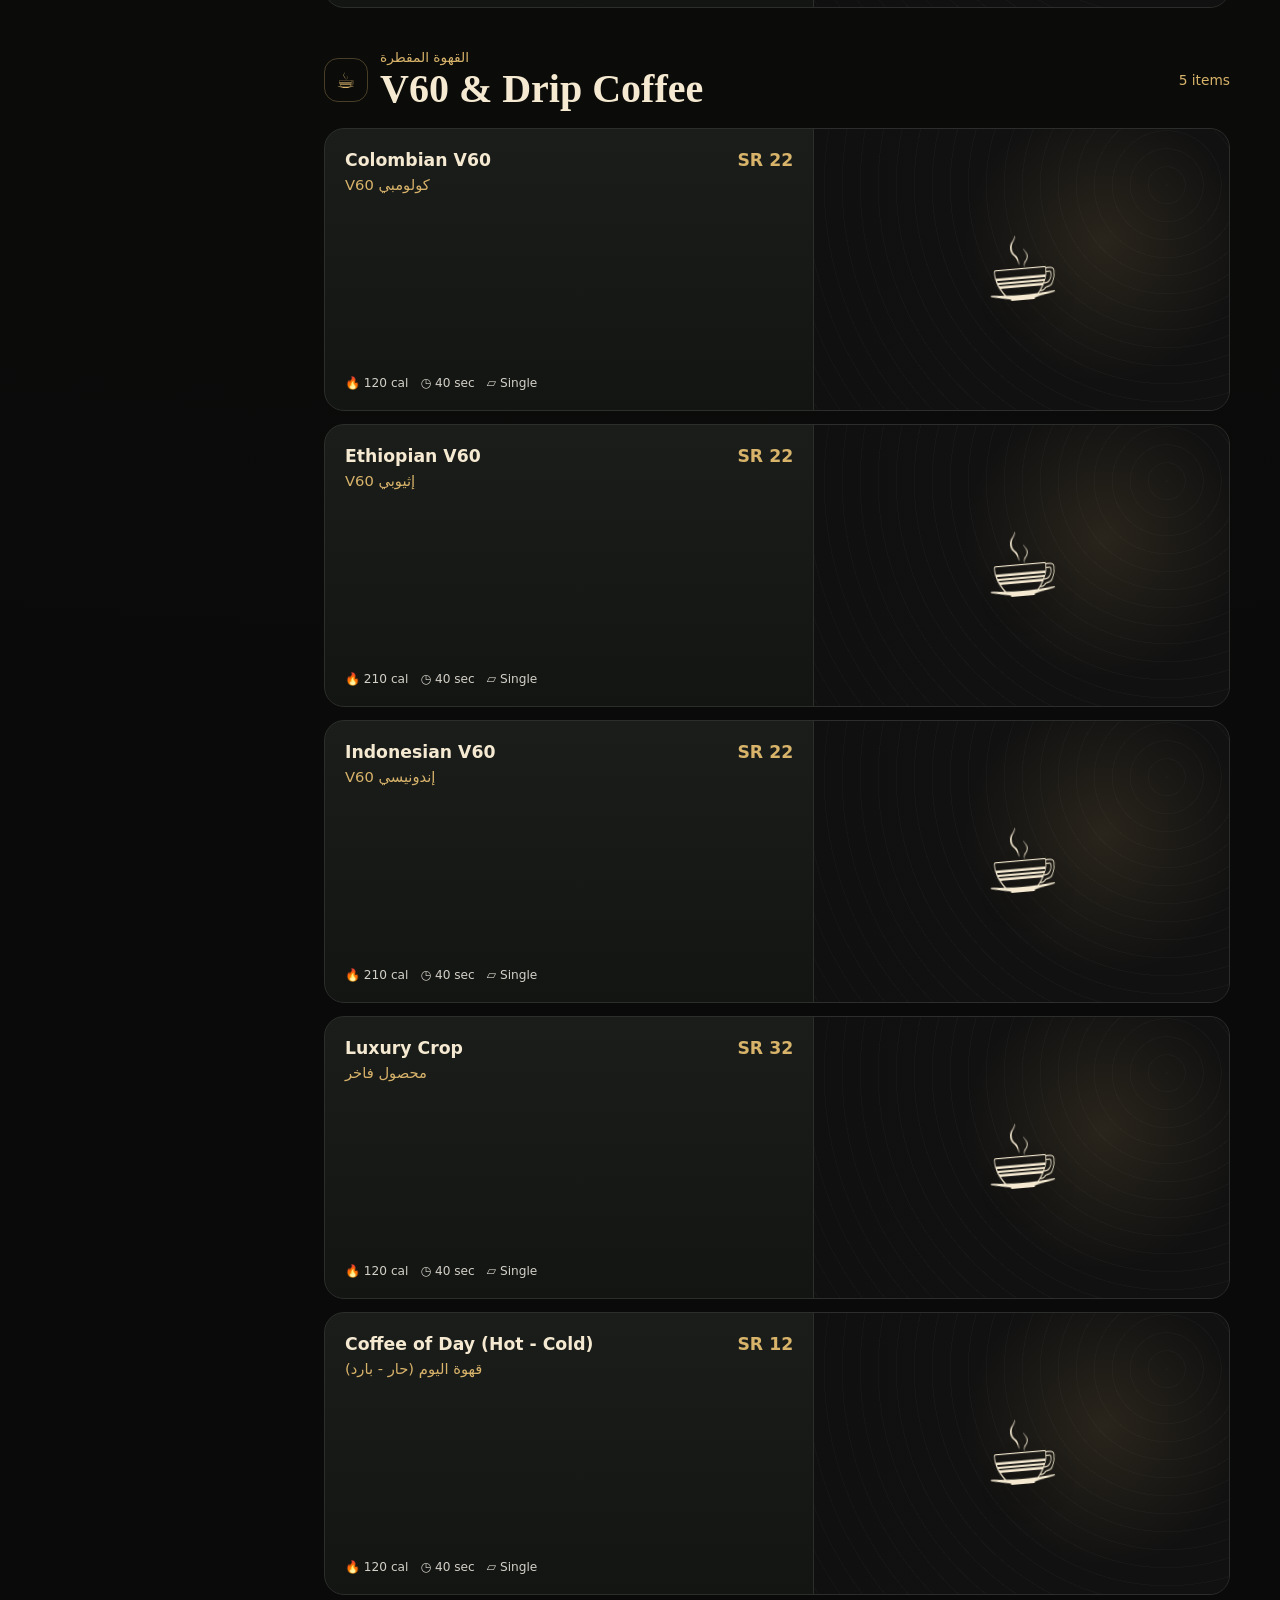
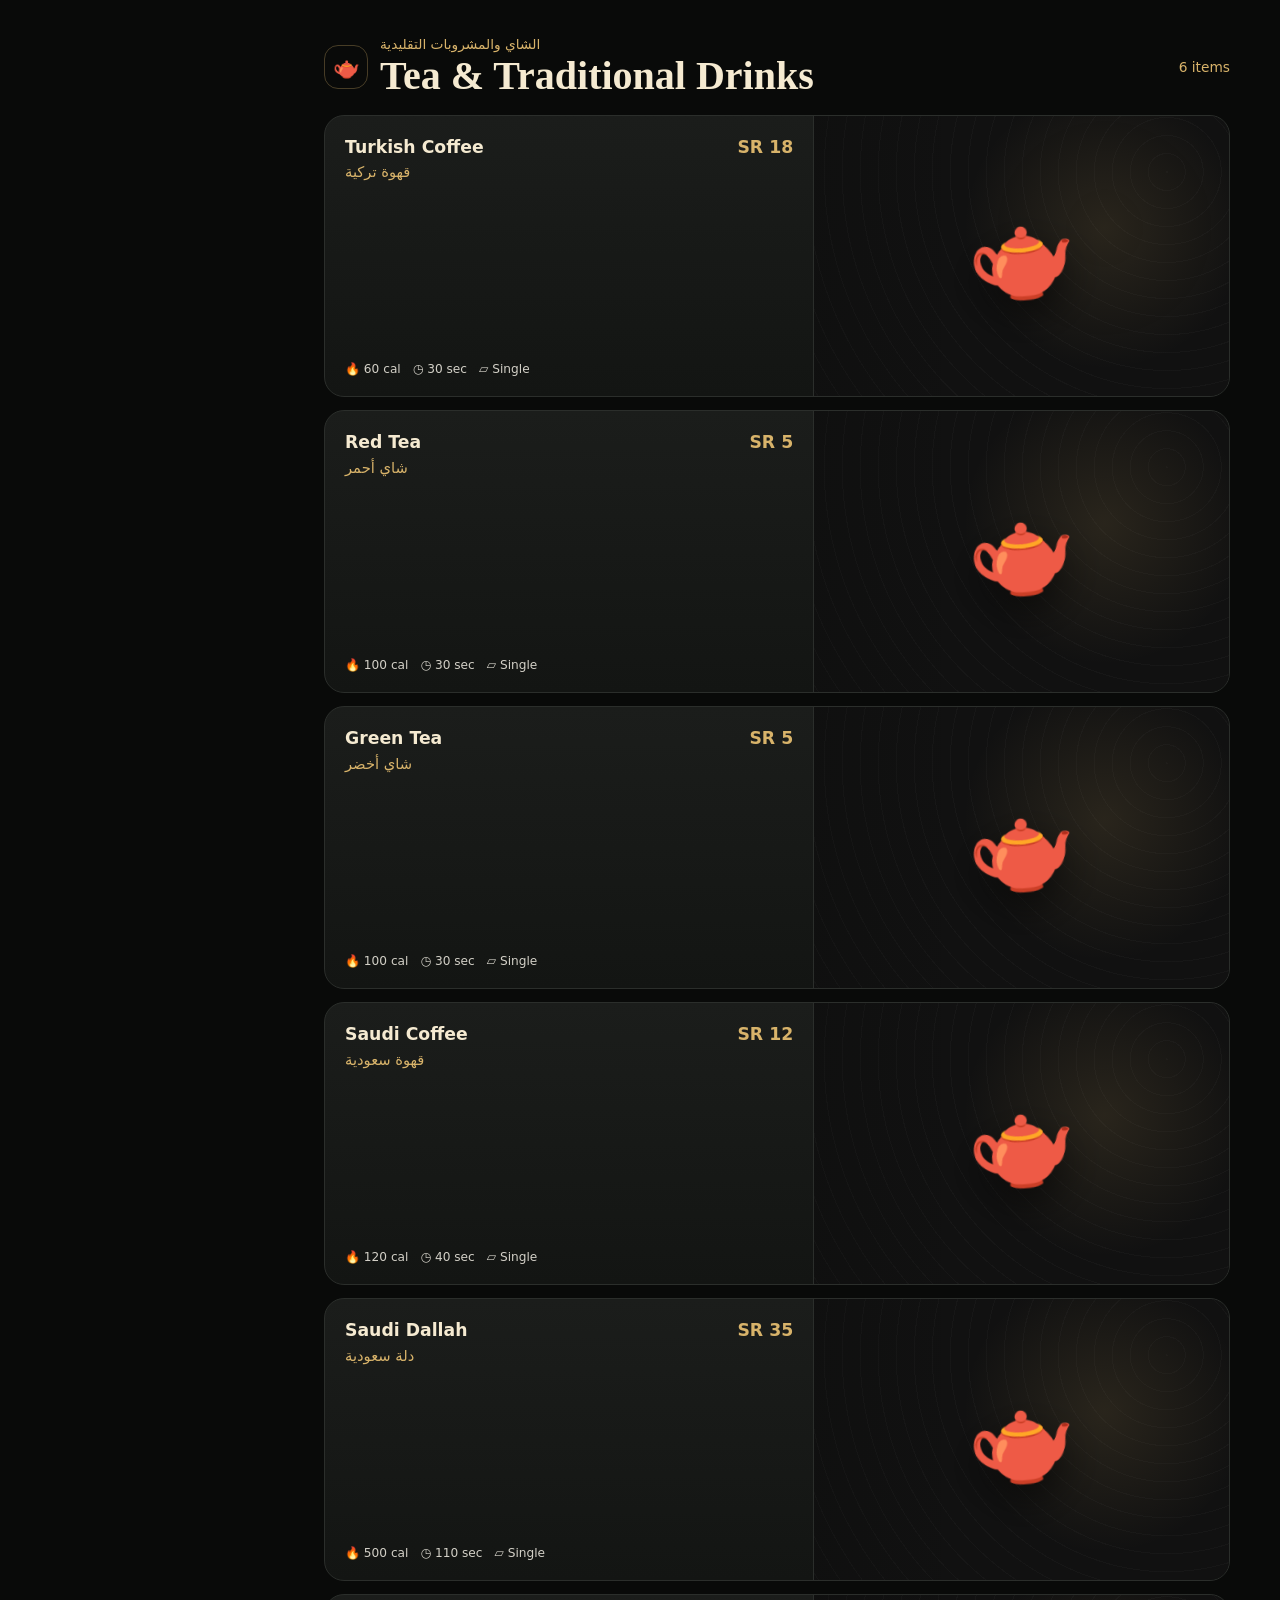
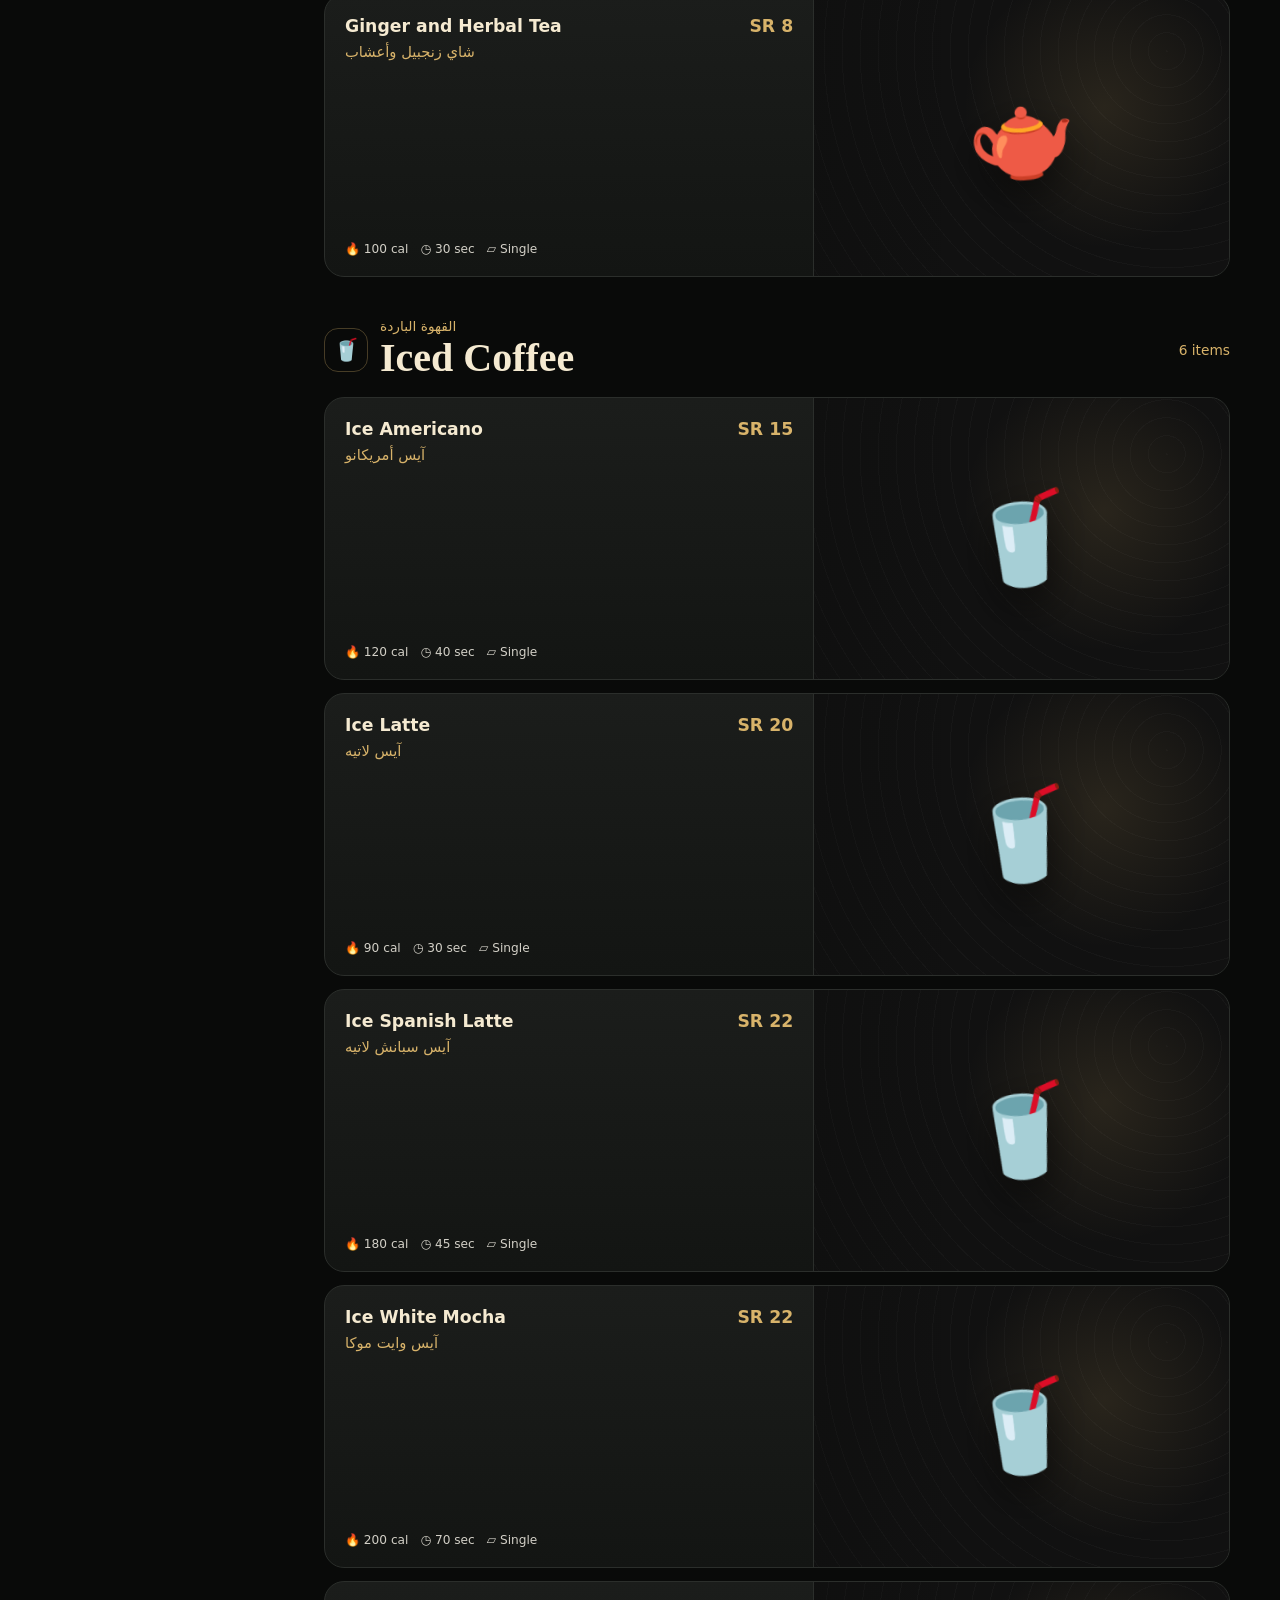
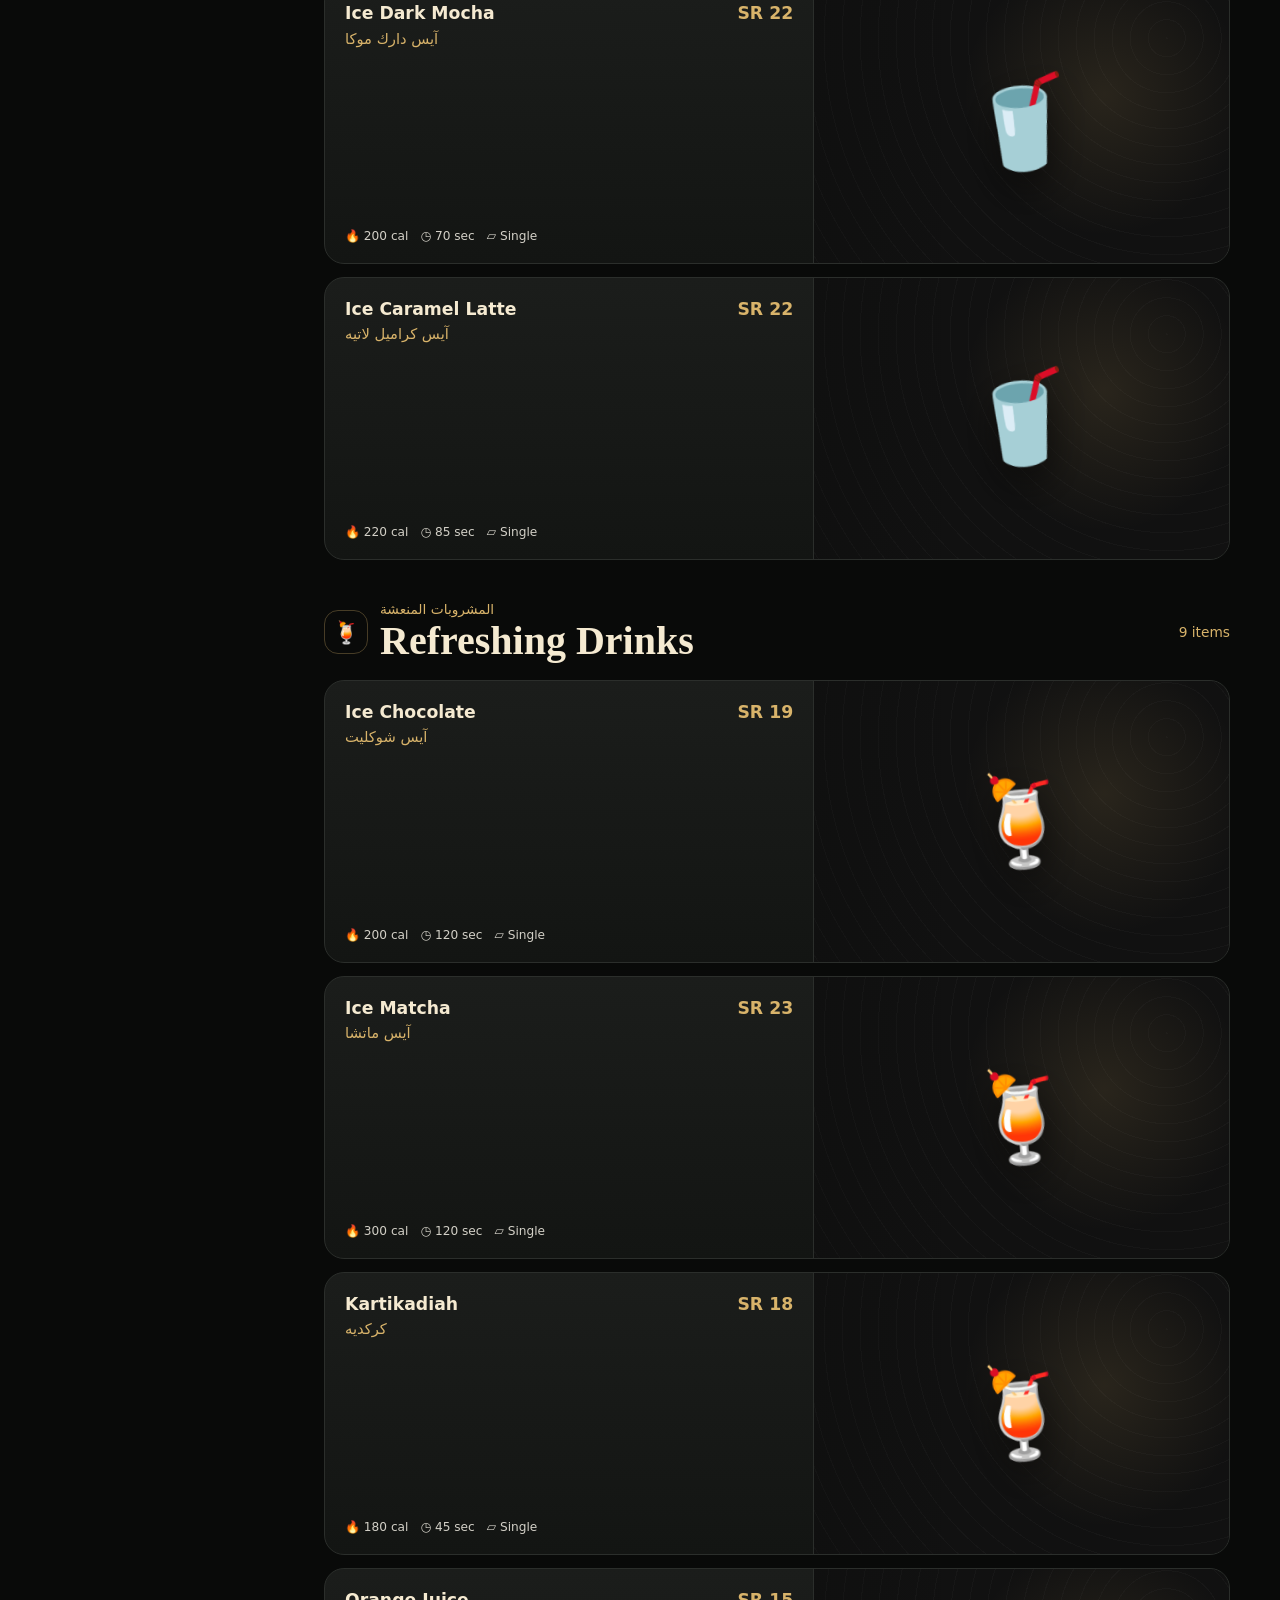
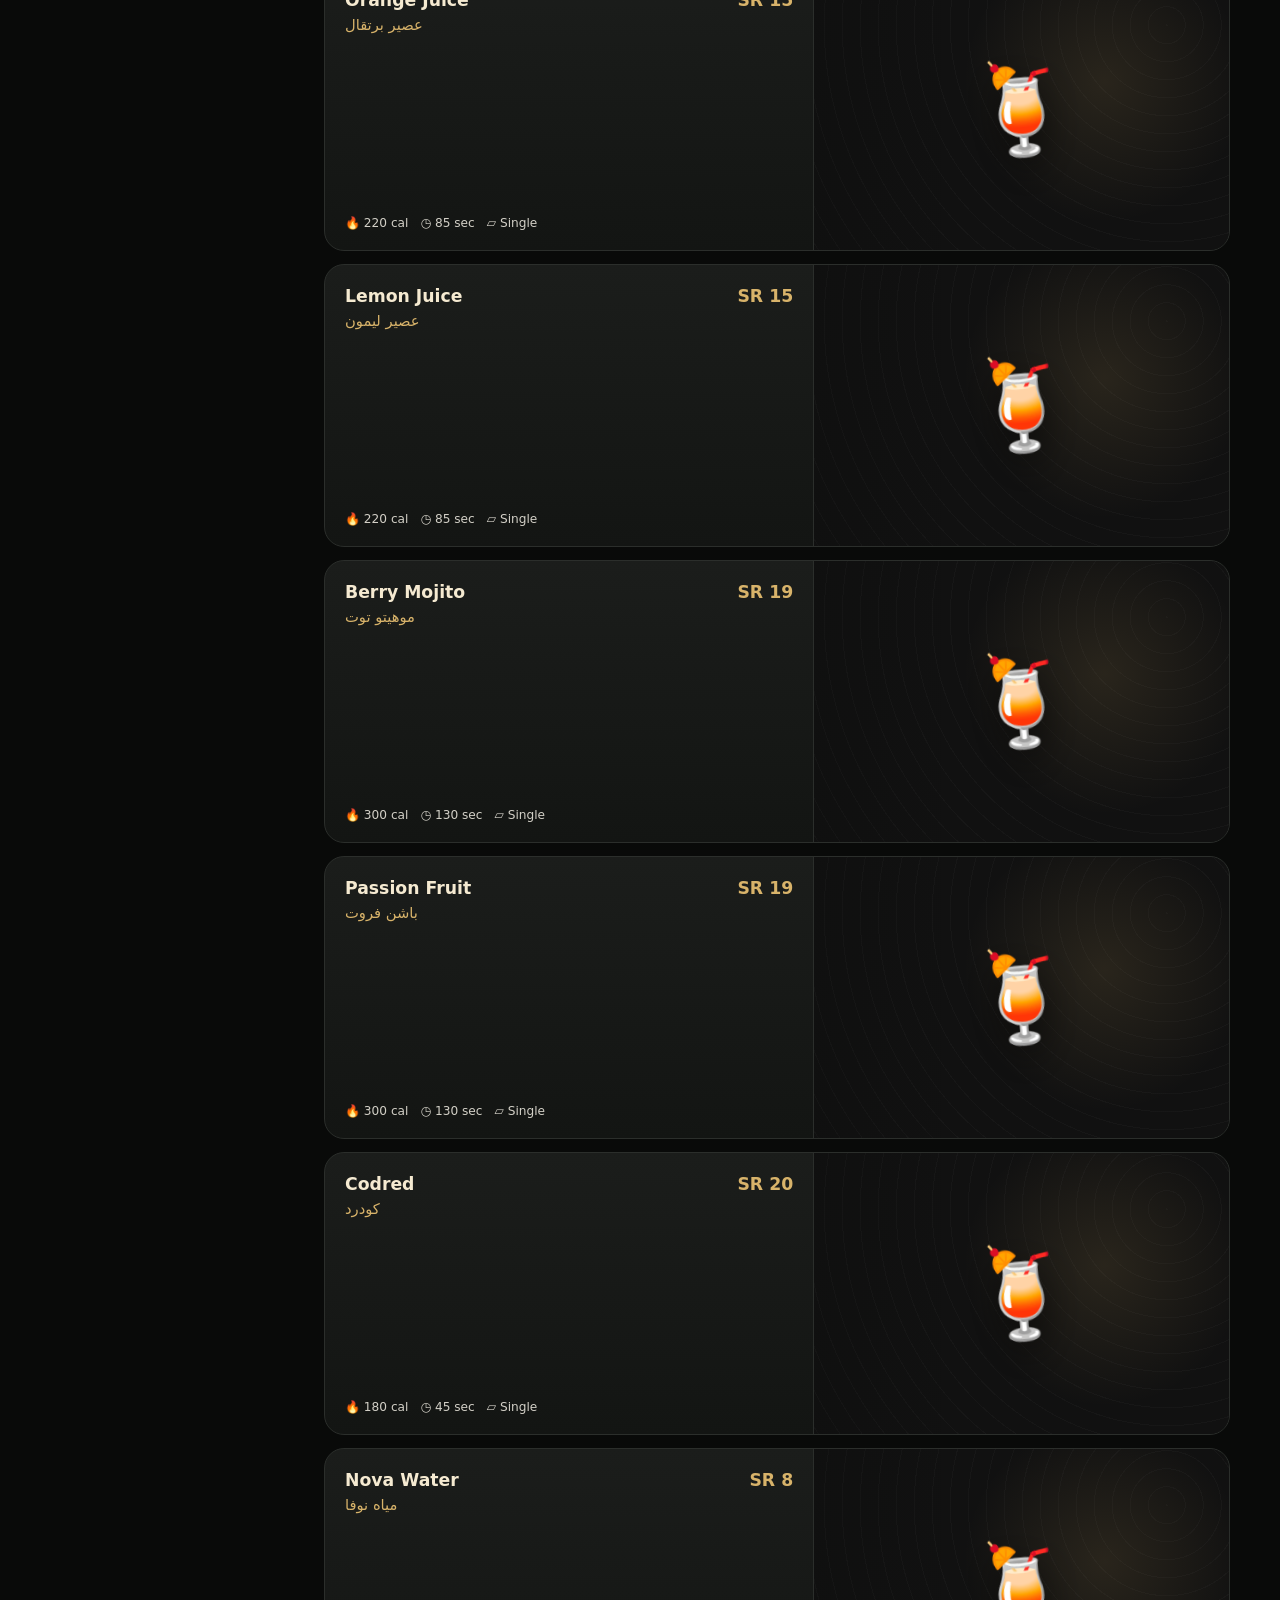
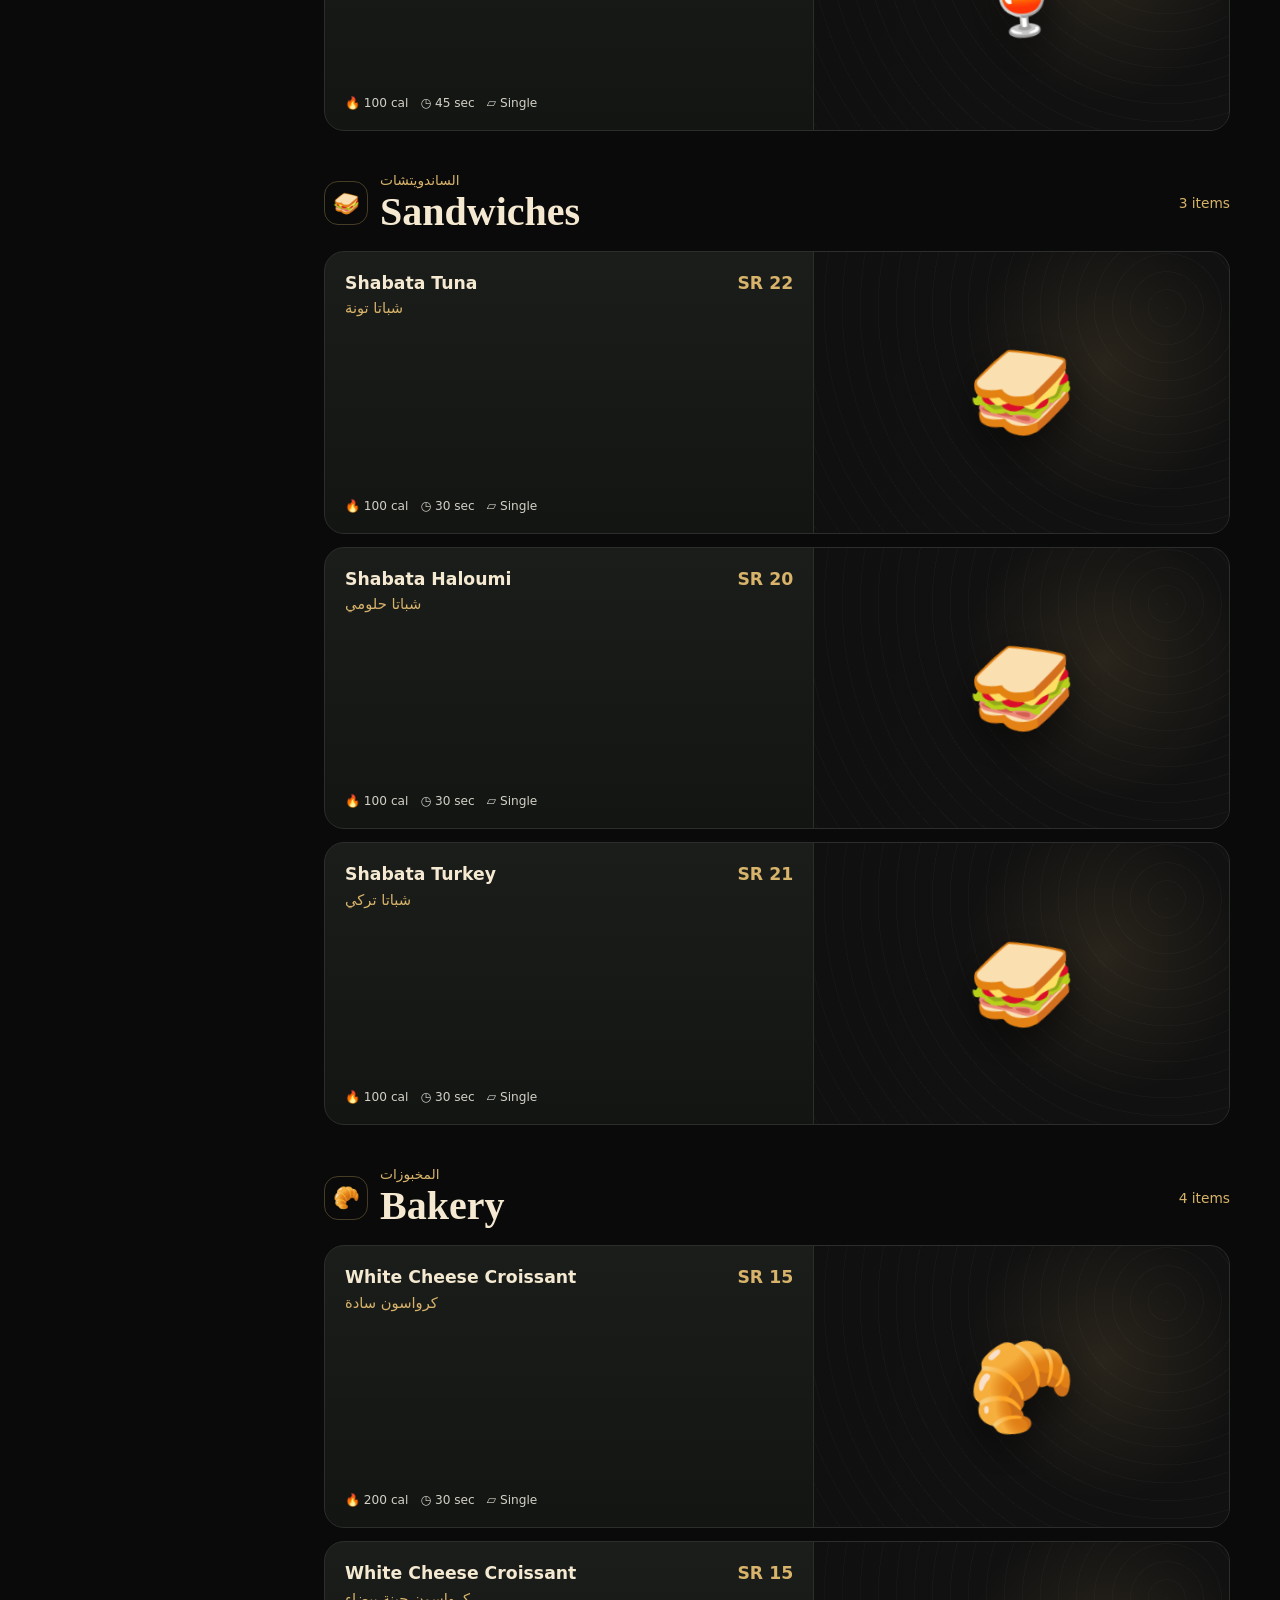
==== commit 66b0544d: "Refresh improved menu photos" ====
--- a/index.html
+++ b/index.html
@@ -1 +1 @@
-<!doctype html><html lang="en" dir="ltr"><head><meta charset="utf-8"><meta name="viewport" content="width=device-width,initial-scale=1,viewport-fit=cover"><meta name="theme-color" content="#070807"><meta name="description" content="Spirit Garden coffee shop digital menu"><title>Spirit Garden Menu</title><link rel="stylesheet" href="styles.css?v=20260724-6"><link rel="stylesheet" href="menu-v2.css?v=20260724-6"></head><body><header class="topbar"><div class="container topbar-inner"><a class="brand" href="#top"><div class="logo-mark">SG</div><div class="brand-copy"><strong id="brandName">Spirit Garden</strong><small id="brandAr">سبيرت جاردن</small></div></a><div class="actions"><button class="icon-btn" id="languageBtn" type="button">العربية</button><a class="btn admin-link" href="admin.html">Admin</a></div></div></header><main id="top"><section class="hero"><div class="container"><div class="hero-card"><div class="eyebrow" id="eyebrow">Digital Coffee Menu</div><h1 id="heroTitle">Spirit Garden</h1><p id="heroText">Menu</p></div><div class="toolbar"><div class="search-wrap"><span aria-hidden="true">⌕</span><input class="search" id="searchInput" type="search" placeholder="Search coffee, tea, dessert..."></div><button class="btn filter-trigger" id="filterTrigger" type="button" aria-controls="filterDrawer">☷ <span>Filters</span></button></div><nav class="chips" id="sectionChips" aria-label="Menu sections"></nav></div></section><div class="container menu-layout"><aside class="filters" id="desktopFilters"></aside><div class="menu-content" id="menuRoot"></div></div></main><footer class="footer" id="footer"><div class="container footer-inner"><div><strong>Spirit Garden</strong><div id="footerText">Prices are in Saudi Riyals.</div></div><div id="updatedText"></div></div></footer><div class="drawer-backdrop" id="drawerBackdrop"></div><aside class="filter-drawer" id="filterDrawer" aria-hidden="true"><div class="drawer-head"><strong id="drawerTitle">Filters</strong><button class="icon-btn" id="closeFilters" type="button">✕</button></div><div id="mobileFilters"></div></aside><nav class="mobile-nav" aria-label="Mobile navigation"><a class="active" href="#top"><span>☕</span><small>Menu</small></a><button type="button" id="mobileSearch"><span>⌕</span><small>Search</small></button><button type="button"><span>♡</span><small>Favorites</small></button><a href="#footer"><span>ⓘ</span><small>Info</small></a></nav><script src="reset-pdf-menu.js?v=20260724-6"></script><script src="data.js?v=20260724-6"></script><script src="photo-map.js?v=20260724-6"></script><script src="app.js?v=20260724-6"></script><script src="category-enhancements.js?v=20260724-6"></script></body></html>+<!doctype html><html lang="en" dir="ltr"><head><meta charset="utf-8"><meta name="viewport" content="width=device-width,initial-scale=1,viewport-fit=cover"><meta name="theme-color" content="#070807"><meta name="description" content="Spirit Garden coffee shop digital menu"><title>Spirit Garden Menu</title><link rel="stylesheet" href="styles.css?v=20260724-7"><link rel="stylesheet" href="menu-v2.css?v=20260724-7"></head><body><header class="topbar"><div class="container topbar-inner"><a class="brand" href="#top"><div class="logo-mark">SG</div><div class="brand-copy"><strong id="brandName">Spirit Garden</strong><small id="brandAr">سبيرت جاردن</small></div></a><div class="actions"><button class="icon-btn" id="languageBtn" type="button">العربية</button><a class="btn admin-link" href="admin.html">Admin</a></div></div></header><main id="top"><section class="hero"><div class="container"><div class="hero-card"><div class="eyebrow" id="eyebrow">Digital Coffee Menu</div><h1 id="heroTitle">Spirit Garden</h1><p id="heroText">Menu</p></div><div class="toolbar"><div class="search-wrap"><span aria-hidden="true">⌕</span><input class="search" id="searchInput" type="search" placeholder="Search coffee, tea, dessert..."></div><button class="btn filter-trigger" id="filterTrigger" type="button" aria-controls="filterDrawer">☷ <span>Filters</span></button></div><nav class="chips" id="sectionChips" aria-label="Menu sections"></nav></div></section><div class="container menu-layout"><aside class="filters" id="desktopFilters"></aside><div class="menu-content" id="menuRoot"></div></div></main><footer class="footer" id="footer"><div class="container footer-inner"><div><strong>Spirit Garden</strong><div id="footerText">Prices are in Saudi Riyals.</div></div><div id="updatedText"></div></div></footer><div class="drawer-backdrop" id="drawerBackdrop"></div><aside class="filter-drawer" id="filterDrawer" aria-hidden="true"><div class="drawer-head"><strong id="drawerTitle">Filters</strong><button class="icon-btn" id="closeFilters" type="button">✕</button></div><div id="mobileFilters"></div></aside><nav class="mobile-nav" aria-label="Mobile navigation"><a class="active" href="#top"><span>☕</span><small>Menu</small></a><button type="button" id="mobileSearch"><span>⌕</span><small>Search</small></button><button type="button"><span>♡</span><small>Favorites</small></button><a href="#footer"><span>ⓘ</span><small>Info</small></a></nav><script src="reset-pdf-menu.js?v=20260724-7"></script><script src="data.js?v=20260724-7"></script><script src="photo-map.js?v=20260724-7"></script><script src="app.js?v=20260724-7"></script><script src="category-enhancements.js?v=20260724-7"></script></body></html>
